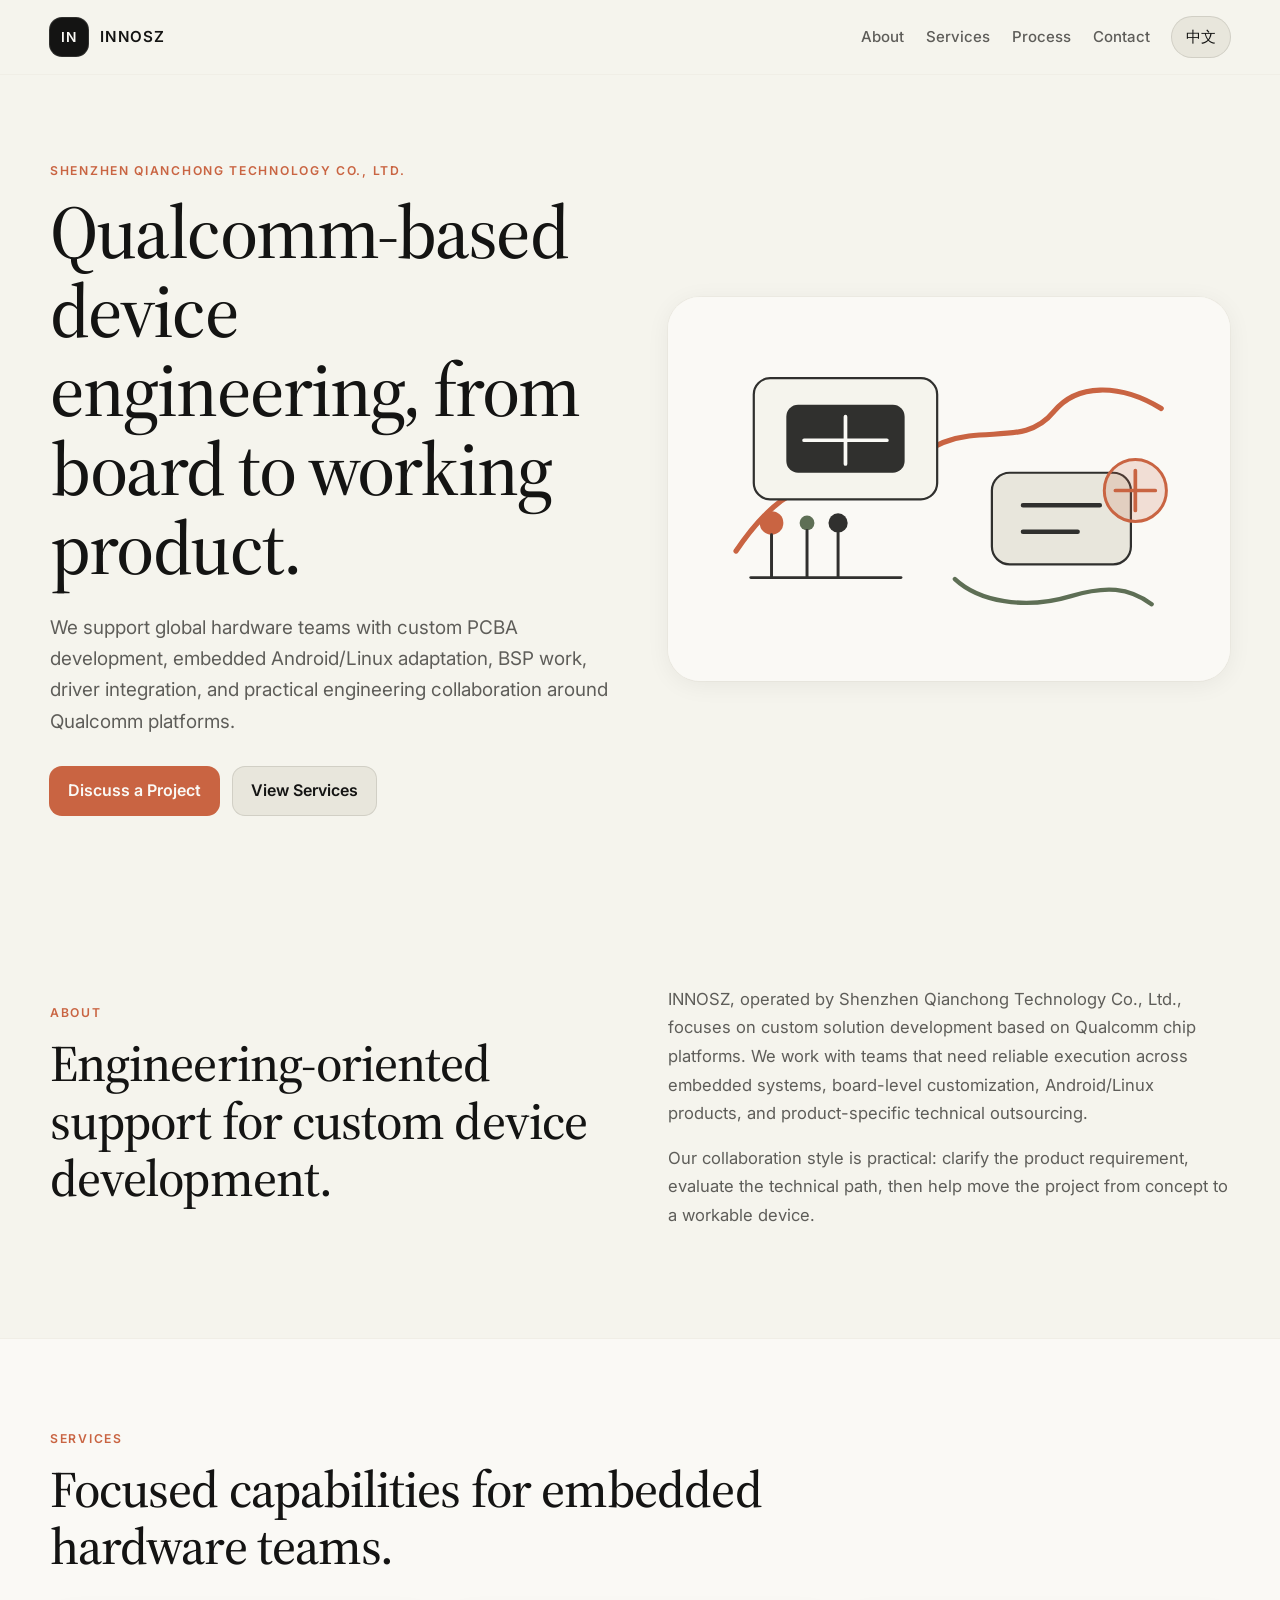
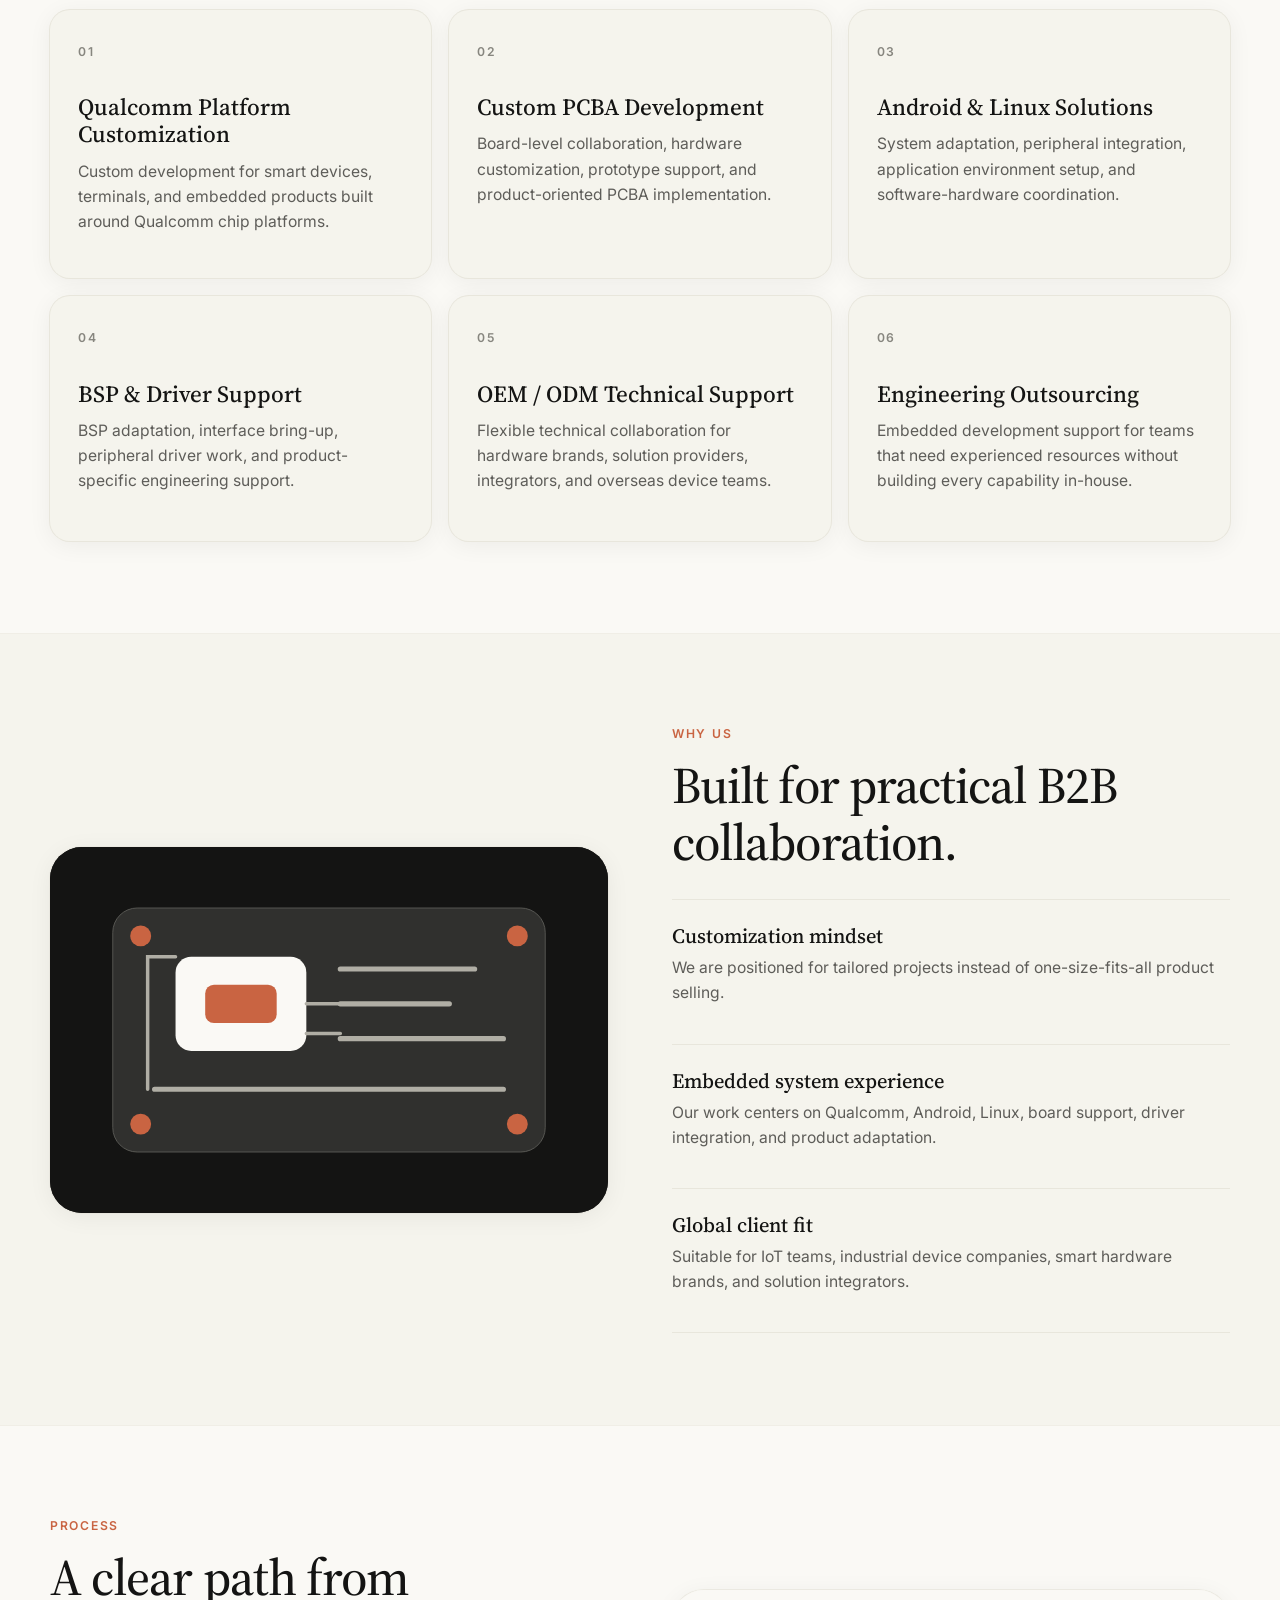
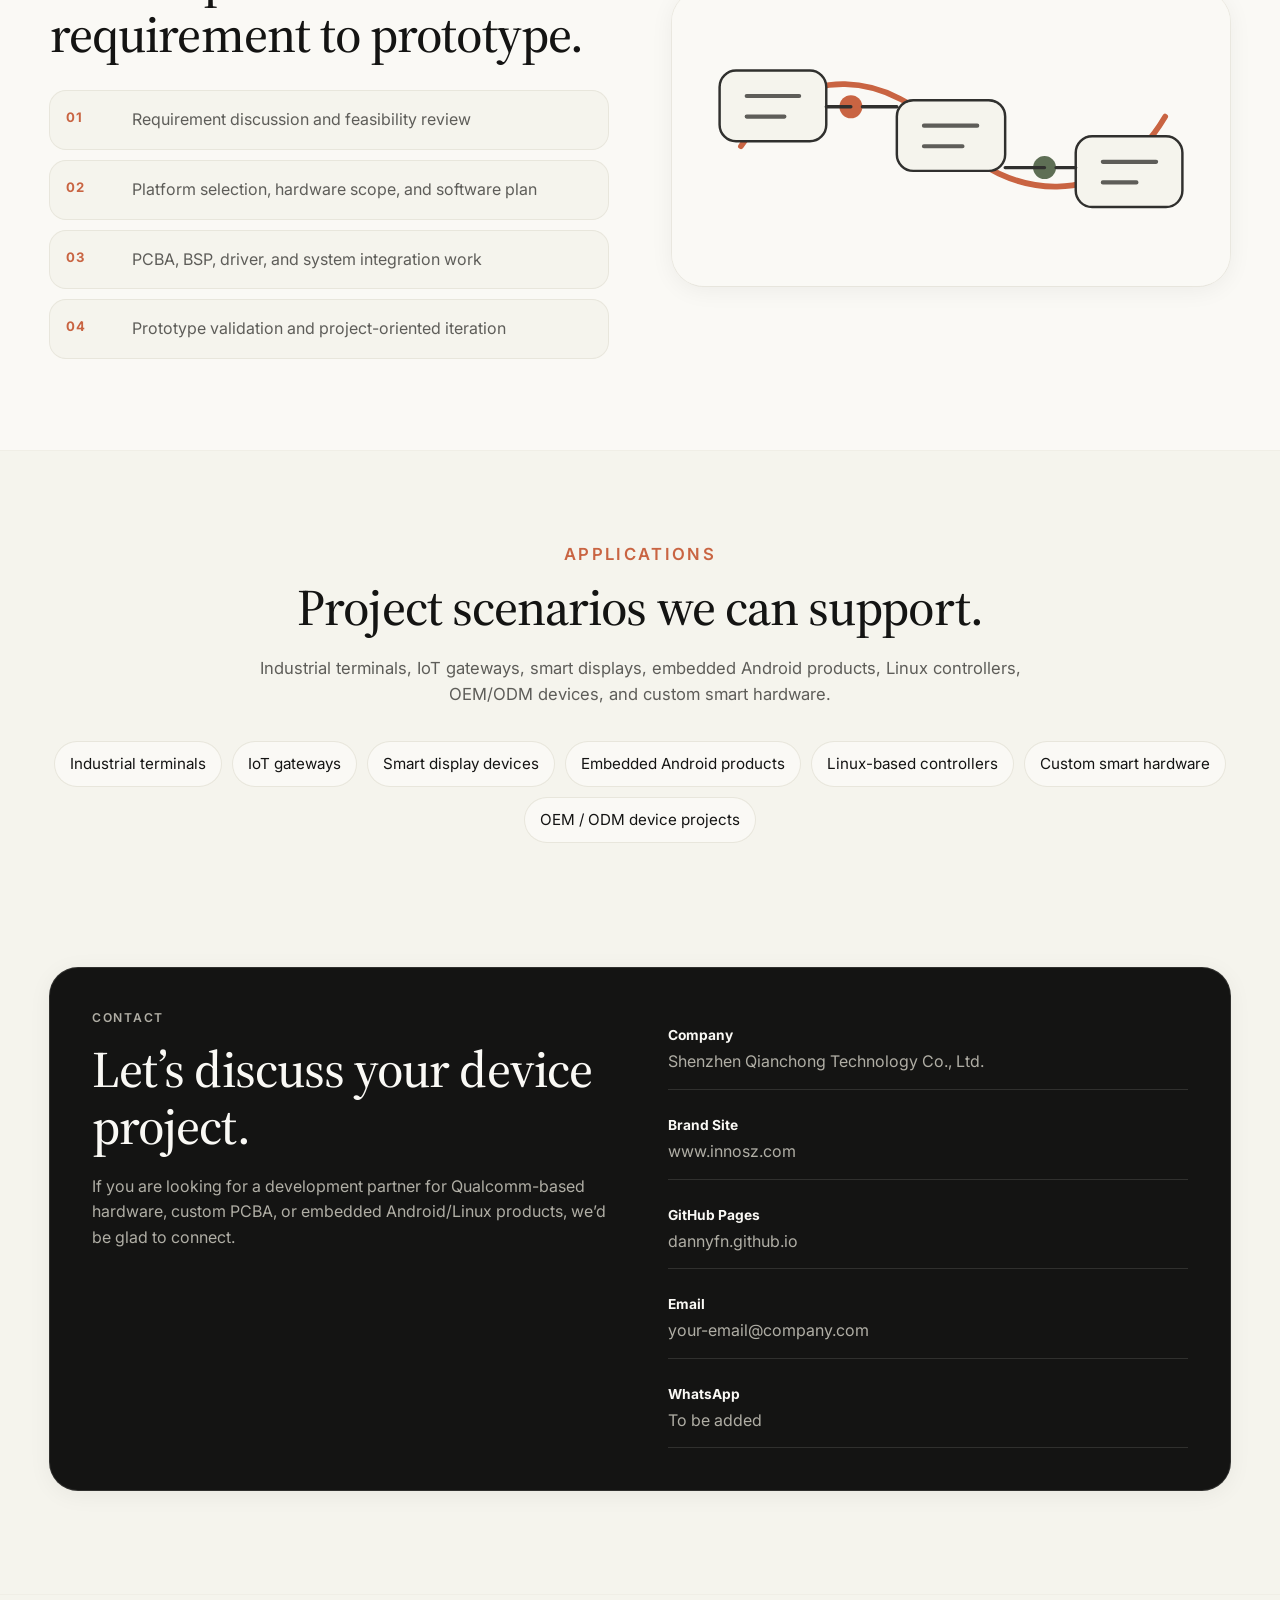
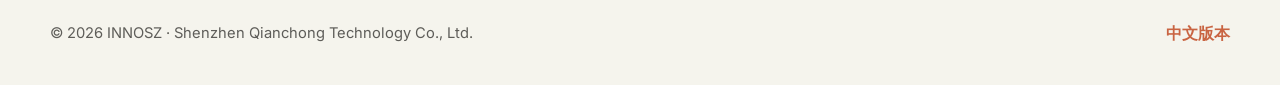
==== index.html @ 84325dbc "Refine site with warm editorial design" ====
<!DOCTYPE html>
<html lang="en">
<head>
  <meta charset="UTF-8" />
  <meta name="viewport" content="width=device-width, initial-scale=1.0" />
  <title>Innosz | Qualcomm-Based Embedded Solutions & Custom PCBA</title>
  <meta name="description" content="Shenzhen Qianchong Technology Co., Ltd. provides Qualcomm-based embedded solutions, custom PCBA development, Android/Linux device customization, and hardware engineering support for global clients." />
  <link rel="preconnect" href="https://fonts.googleapis.com">
  <link rel="preconnect" href="https://fonts.gstatic.com" crossorigin>
  <link href="https://fonts.googleapis.com/css2?family=Inter:wght@400;500;600&family=Source+Serif+4:wght@400;500;600&display=swap" rel="stylesheet">
  <link rel="stylesheet" href="style.css" />
</head>
<body>
  <header class="site-header">
    <div class="container nav">
      <a class="brand" href="index.html" aria-label="INNOSZ home">
        <span class="brand-mark">IN</span>
        <span class="brand-text">INNOSZ</span>
      </a>
      <nav class="menu" aria-label="Main navigation">
        <a href="#about">About</a>
        <a href="#services">Services</a>
        <a href="#process">Process</a>
        <a href="#contact">Contact</a>
        <a class="lang-switch" href="cn.html">中文</a>
      </nav>
    </div>
  </header>

  <main>
    <section class="hero">
      <div class="container hero-grid">
        <div class="hero-copy-wrap">
          <p class="eyebrow">Shenzhen Qianchong Technology Co., Ltd.</p>
          <h1>Qualcomm-based device engineering, from board to working product.</h1>
          <p class="hero-copy">
            We support global hardware teams with custom PCBA development, embedded Android/Linux adaptation, BSP work, driver integration, and practical engineering collaboration around Qualcomm platforms.
          </p>
          <div class="hero-actions">
            <a class="btn btn-primary" href="#contact">Discuss a Project</a>
            <a class="btn btn-secondary" href="#services">View Services</a>
          </div>
        </div>
        <figure class="hero-visual">
          <img src="assets/qc-hero.svg" alt="Abstract Qualcomm embedded hardware illustration" />
        </figure>
      </div>
    </section>

    <section id="about" class="section intro-section">
      <div class="container split-grid">
        <div>
          <p class="section-tag">About</p>
          <h2>Engineering-oriented support for custom device development.</h2>
        </div>
        <div class="prose">
          <p>
            INNOSZ, operated by Shenzhen Qianchong Technology Co., Ltd., focuses on custom solution development based on Qualcomm chip platforms. We work with teams that need reliable execution across embedded systems, board-level customization, Android/Linux products, and product-specific technical outsourcing.
          </p>
          <p>
            Our collaboration style is practical: clarify the product requirement, evaluate the technical path, then help move the project from concept to a workable device.
          </p>
        </div>
      </div>
    </section>

    <section id="services" class="section section-alt">
      <div class="container section-head">
        <p class="section-tag">Services</p>
        <h2>Focused capabilities for embedded hardware teams.</h2>
      </div>
      <div class="container cards">
        <article class="card">
          <span class="card-number">01</span>
          <h3>Qualcomm Platform Customization</h3>
          <p>Custom development for smart devices, terminals, and embedded products built around Qualcomm chip platforms.</p>
        </article>
        <article class="card">
          <span class="card-number">02</span>
          <h3>Custom PCBA Development</h3>
          <p>Board-level collaboration, hardware customization, prototype support, and product-oriented PCBA implementation.</p>
        </article>
        <article class="card">
          <span class="card-number">03</span>
          <h3>Android & Linux Solutions</h3>
          <p>System adaptation, peripheral integration, application environment setup, and software-hardware coordination.</p>
        </article>
        <article class="card">
          <span class="card-number">04</span>
          <h3>BSP & Driver Support</h3>
          <p>BSP adaptation, interface bring-up, peripheral driver work, and product-specific engineering support.</p>
        </article>
        <article class="card">
          <span class="card-number">05</span>
          <h3>OEM / ODM Technical Support</h3>
          <p>Flexible technical collaboration for hardware brands, solution providers, integrators, and overseas device teams.</p>
        </article>
        <article class="card">
          <span class="card-number">06</span>
          <h3>Engineering Outsourcing</h3>
          <p>Embedded development support for teams that need experienced resources without building every capability in-house.</p>
        </article>
      </div>
    </section>

    <section class="section visual-section">
      <div class="container visual-grid">
        <figure class="media-card dark-media">
          <img src="assets/qc-board.svg" alt="Minimal custom PCBA illustration" />
        </figure>
        <div>
          <p class="section-tag">Why Us</p>
          <h2>Built for practical B2B collaboration.</h2>
          <div class="feature-list">
            <div class="feature-item">
              <h3>Customization mindset</h3>
              <p>We are positioned for tailored projects instead of one-size-fits-all product selling.</p>
            </div>
            <div class="feature-item">
              <h3>Embedded system experience</h3>
              <p>Our work centers on Qualcomm, Android, Linux, board support, driver integration, and product adaptation.</p>
            </div>
            <div class="feature-item">
              <h3>Global client fit</h3>
              <p>Suitable for IoT teams, industrial device companies, smart hardware brands, and solution integrators.</p>
            </div>
          </div>
        </div>
      </div>
    </section>

    <section id="process" class="section section-alt">
      <div class="container visual-grid reverse">
        <div>
          <p class="section-tag">Process</p>
          <h2>A clear path from requirement to prototype.</h2>
          <div class="steps">
            <div><strong>01</strong><span>Requirement discussion and feasibility review</span></div>
            <div><strong>02</strong><span>Platform selection, hardware scope, and software plan</span></div>
            <div><strong>03</strong><span>PCBA, BSP, driver, and system integration work</span></div>
            <div><strong>04</strong><span>Prototype validation and project-oriented iteration</span></div>
          </div>
        </div>
        <figure class="media-card">
          <img src="assets/qc-flow.svg" alt="Simple engineering process illustration" />
        </figure>
      </div>
    </section>

    <section class="section applications">
      <div class="container section-head narrow center">
        <p class="section-tag">Applications</p>
        <h2>Project scenarios we can support.</h2>
        <p>Industrial terminals, IoT gateways, smart displays, embedded Android products, Linux controllers, OEM/ODM devices, and custom smart hardware.</p>
      </div>
      <div class="container chips">
        <span>Industrial terminals</span>
        <span>IoT gateways</span>
        <span>Smart display devices</span>
        <span>Embedded Android products</span>
        <span>Linux-based controllers</span>
        <span>Custom smart hardware</span>
        <span>OEM / ODM device projects</span>
      </div>
    </section>

    <section id="contact" class="section contact-section">
      <div class="container contact-box">
        <div>
          <p class="section-tag">Contact</p>
          <h2>Let’s discuss your device project.</h2>
          <p>
            If you are looking for a development partner for Qualcomm-based hardware, custom PCBA, or embedded Android/Linux products, we’d be glad to connect.
          </p>
        </div>
        <div class="contact-list">
          <p><strong>Company</strong><span>Shenzhen Qianchong Technology Co., Ltd.</span></p>
          <p><strong>Brand Site</strong><span>www.innosz.com</span></p>
          <p><strong>GitHub Pages</strong><span>dannyfn.github.io</span></p>
          <p><strong>Email</strong><span>your-email@company.com</span></p>
          <p><strong>WhatsApp</strong><span>To be added</span></p>
        </div>
      </div>
    </section>
  </main>

  <footer class="site-footer">
    <div class="container footer-wrap">
      <p>© <span id="year"></span> INNOSZ · Shenzhen Qianchong Technology Co., Ltd.</p>
      <a href="cn.html">中文版本</a>
    </div>
  </footer>

  <script>
    document.getElementById('year').textContent = new Date().getFullYear();
  </script>
</body>
</html>
---- style.css ----
:root {
  --bg: #f5f4ed;
  --surface: #faf9f5;
  --surface-2: #e8e6dc;
  --text: #141413;
  --muted: #5e5d59;
  --soft: #87867f;
  --dark: #30302e;
  --dark-2: #141413;
  --warm-silver: #b0aea5;
  --brand: #c96442;
  --brand-soft: #d97757;
  --green: #5e6f55;
  --border: #e8e6dc;
  --border-soft: #f0eee6;
  --ring: #d1cfc5;
  --shadow: 0 4px 24px rgba(20, 20, 19, 0.06);
  --max: 1180px;
  --serif: 'Source Serif 4', 'Noto Serif SC', Georgia, serif;
  --sans: 'Inter', system-ui, -apple-system, BlinkMacSystemFont, 'Segoe UI', sans-serif;
}

* { box-sizing: border-box; }

html { scroll-behavior: smooth; }

body {
  margin: 0;
  font-family: var(--sans);
  color: var(--text);
  background: var(--bg);
  line-height: 1.6;
  text-rendering: optimizeLegibility;
}

img { max-width: 100%; display: block; }

a { color: inherit; }

.container {
  width: min(calc(100% - 48px), var(--max));
  margin: 0 auto;
}

.narrow { max-width: 820px; }
.center { text-align: center; }

.site-header {
  position: sticky;
  top: 0;
  z-index: 100;
  background: rgba(245, 244, 237, 0.88);
  backdrop-filter: blur(16px);
  border-bottom: 1px solid var(--border-soft);
}

.nav {
  min-height: 74px;
  display: flex;
  align-items: center;
  justify-content: space-between;
  gap: 24px;
}

.brand {
  display: inline-flex;
  align-items: center;
  gap: 12px;
  color: var(--text);
  text-decoration: none;
  font-weight: 600;
  letter-spacing: 0.05em;
}

.brand-mark {
  width: 38px;
  height: 38px;
  display: inline-grid;
  place-items: center;
  border-radius: 12px;
  background: var(--dark-2);
  color: var(--surface);
  box-shadow: 0 0 0 1px var(--dark);
  font-size: 0.86rem;
}

.brand-text { font-size: 0.95rem; }

.menu {
  display: flex;
  align-items: center;
  gap: 22px;
  flex-wrap: wrap;
}

.menu a {
  color: var(--muted);
  text-decoration: none;
  font-size: 0.94rem;
  font-weight: 500;
}

.menu a:hover { color: var(--text); }

.menu a.lang-switch {
  color: var(--text);
  padding: 8px 14px;
  border-radius: 999px;
  background: var(--surface-2);
  box-shadow: 0 0 0 1px var(--ring);
}

.hero {
  padding: 88px 0 78px;
}

.hero-grid,
.split-grid,
.visual-grid,
.contact-box {
  display: grid;
  grid-template-columns: minmax(0, 1fr) minmax(0, 1fr);
  gap: 56px;
  align-items: center;
}

.hero-copy-wrap { max-width: 670px; }

.eyebrow,
.section-tag,
.card-number {
  margin: 0 0 14px;
  color: var(--brand);
  font-size: 0.76rem;
  line-height: 1.35;
  letter-spacing: 0.14em;
  text-transform: uppercase;
  font-weight: 600;
}

h1,
h2,
h3,
p { margin-top: 0; }

h1,
h2,
h3 {
  font-family: var(--serif);
  font-weight: 500;
  color: var(--text);
}

h1 {
  max-width: 760px;
  margin-bottom: 24px;
  font-size: clamp(3rem, 6vw, 4.7rem);
  line-height: 1.05;
  letter-spacing: -0.025em;
}

h2 {
  margin-bottom: 18px;
  font-size: clamp(2.05rem, 4vw, 3.35rem);
  line-height: 1.12;
  letter-spacing: -0.018em;
}

h3 {
  margin-bottom: 10px;
  font-size: 1.45rem;
  line-height: 1.18;
}

p {
  color: var(--muted);
  margin-bottom: 16px;
}

.hero-copy {
  max-width: 690px;
  font-size: 1.18rem;
  line-height: 1.65;
}

.hero-actions {
  display: flex;
  flex-wrap: wrap;
  gap: 14px;
  margin-top: 30px;
}

.btn {
  min-height: 48px;
  display: inline-flex;
  align-items: center;
  justify-content: center;
  padding: 0 18px;
  border-radius: 12px;
  text-decoration: none;
  font-weight: 600;
  transition: transform .18s ease, box-shadow .18s ease, background .18s ease;
}

.btn:hover { transform: translateY(-1px); }

.btn-primary {
  color: var(--surface);
  background: var(--brand);
  box-shadow: 0 0 0 1px var(--brand);
}

.btn-secondary {
  color: var(--text);
  background: var(--surface-2);
  box-shadow: 0 0 0 1px var(--ring);
}

.hero-visual,
.media-card {
  margin: 0;
  border-radius: 32px;
  overflow: hidden;
  background: var(--surface);
  box-shadow: var(--shadow), 0 0 0 1px var(--border-soft);
}

.hero-visual img,
.media-card img { width: 100%; height: auto; }

.section {
  padding: 92px 0;
}

.section-alt {
  background: var(--surface);
  border-top: 1px solid var(--border-soft);
  border-bottom: 1px solid var(--border-soft);
}

.section-head {
  margin-bottom: 34px;
}

.section-head h2 { max-width: 820px; }

.prose p {
  font-size: 1.04rem;
  line-height: 1.72;
}

.cards {
  display: grid;
  grid-template-columns: repeat(3, minmax(0, 1fr));
  gap: 18px;
}

.card {
  min-height: 245px;
  padding: 28px;
  border-radius: 20px;
  background: var(--bg);
  box-shadow: 0 0 0 1px var(--border), var(--shadow);
}

.card p,
.feature-item p { font-size: 0.98rem; }

.card-number {
  display: inline-block;
  color: var(--soft);
  margin-bottom: 34px;
}

.visual-grid { gap: 64px; }
.reverse > :first-child { order: 1; }
.reverse > :last-child { order: 2; }

.dark-media { background: var(--dark-2); }

.feature-list {
  margin-top: 28px;
  border-top: 1px solid var(--border);
}

.feature-item {
  padding: 24px 0 22px;
  border-bottom: 1px solid var(--border);
}

.feature-item h3 {
  font-size: 1.28rem;
  margin-bottom: 7px;
}

.steps {
  margin-top: 28px;
  display: grid;
  gap: 12px;
}

.steps div {
  display: grid;
  grid-template-columns: 52px 1fr;
  gap: 14px;
  align-items: start;
  padding: 16px;
  border-radius: 16px;
  background: var(--bg);
  box-shadow: 0 0 0 1px var(--border);
}

.steps strong {
  color: var(--brand);
  font-size: 0.82rem;
  letter-spacing: 0.1em;
}

.steps span { color: var(--muted); }

.applications p { font-size: 1.04rem; }

.chips {
  display: flex;
  flex-wrap: wrap;
  justify-content: center;
  gap: 12px;
  margin-top: 28px;
}

.chips span {
  padding: 10px 15px;
  border-radius: 999px;
  color: var(--text);
  background: var(--surface);
  box-shadow: 0 0 0 1px var(--border);
  font-size: 0.95rem;
}

.contact-section { padding-top: 34px; padding-bottom: 104px; }

.contact-box {
  align-items: start;
  padding: 42px;
  border-radius: 28px;
  background: var(--dark-2);
  box-shadow: 0 0 0 1px var(--dark), var(--shadow);
}

.contact-box h2,
.contact-box p { color: var(--surface); }
.contact-box .section-tag { color: var(--brand-soft); }
.contact-box > div:first-child p { color: var(--warm-silver); }

.contact-list {
  display: grid;
  gap: 10px;
}

.contact-list p {
  margin: 0;
  padding: 14px 0;
  border-bottom: 1px solid var(--dark);
}

.contact-list strong {
  display: block;
  color: var(--surface);
  font-size: 0.86rem;
  margin-bottom: 3px;
}

.contact-list span {
  color: var(--warm-silver);
  overflow-wrap: anywhere;
}

.site-footer {
  padding: 26px 0 38px;
  border-top: 1px solid var(--border-soft);
}

.footer-wrap {
  display: flex;
  align-items: center;
  justify-content: space-between;
  gap: 16px;
  flex-wrap: wrap;
}

.site-footer p { margin: 0; font-size: 0.92rem; }
.site-footer a { color: var(--brand); text-decoration: none; font-weight: 600; }

@media (max-width: 980px) {
  .hero-grid,
  .split-grid,
  .visual-grid,
  .contact-box,
  .cards {
    grid-template-columns: 1fr;
  }

  .reverse > :first-child,
  .reverse > :last-child { order: initial; }

  .hero { padding-top: 64px; }
  .hero-copy-wrap { max-width: none; }
  .cards { gap: 16px; }
  .card { min-height: auto; }
}

@media (max-width: 680px) {
  .container { width: min(calc(100% - 30px), var(--max)); }
  .nav { min-height: 68px; align-items: flex-start; padding: 14px 0; flex-direction: column; }
  .menu { gap: 11px 16px; }
  .menu a { font-size: 0.9rem; }
  .hero { padding: 48px 0 58px; }
  .section { padding: 66px 0; }
  h1 { font-size: 2.55rem; }
  h2 { font-size: 2rem; }
  .hero-copy { font-size: 1.04rem; }
  .hero-visual,
  .media-card { border-radius: 22px; }
  .contact-box { padding: 26px; border-radius: 22px; }
  .chips { justify-content: flex-start; }
}
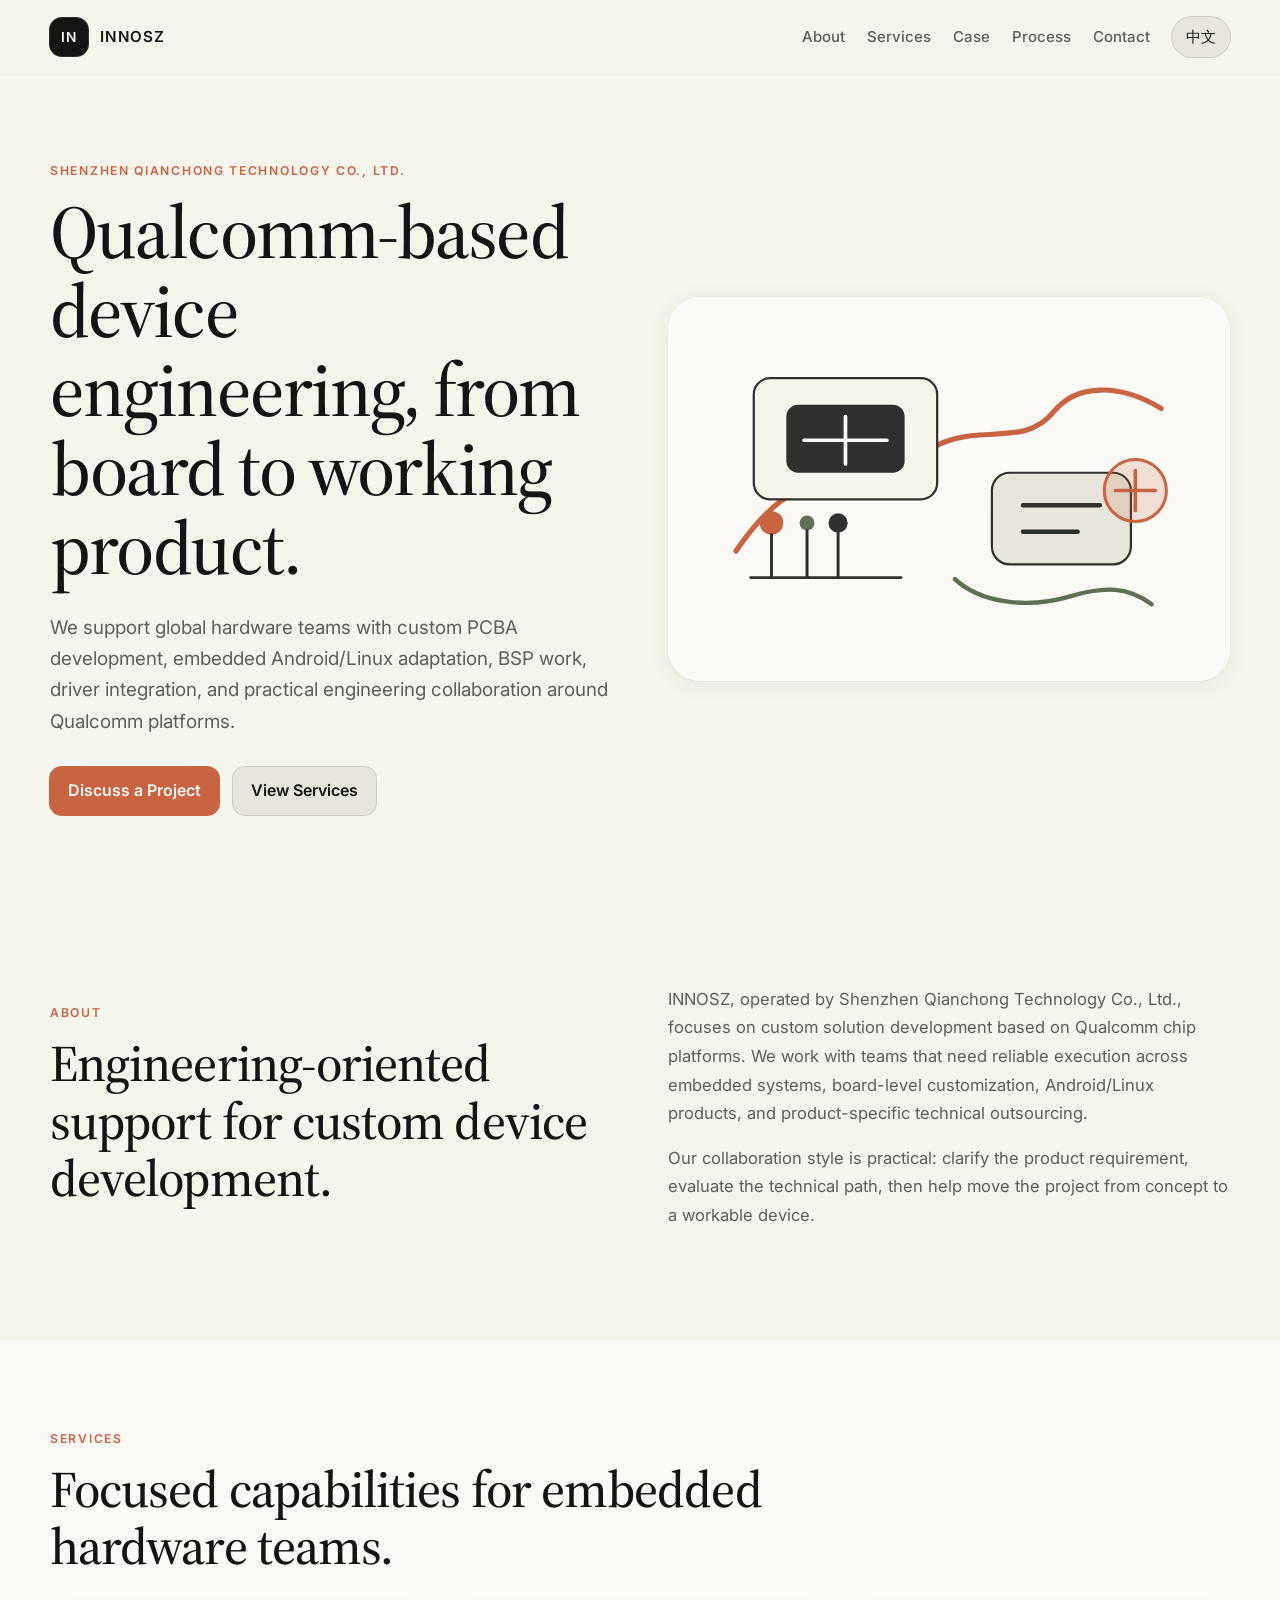
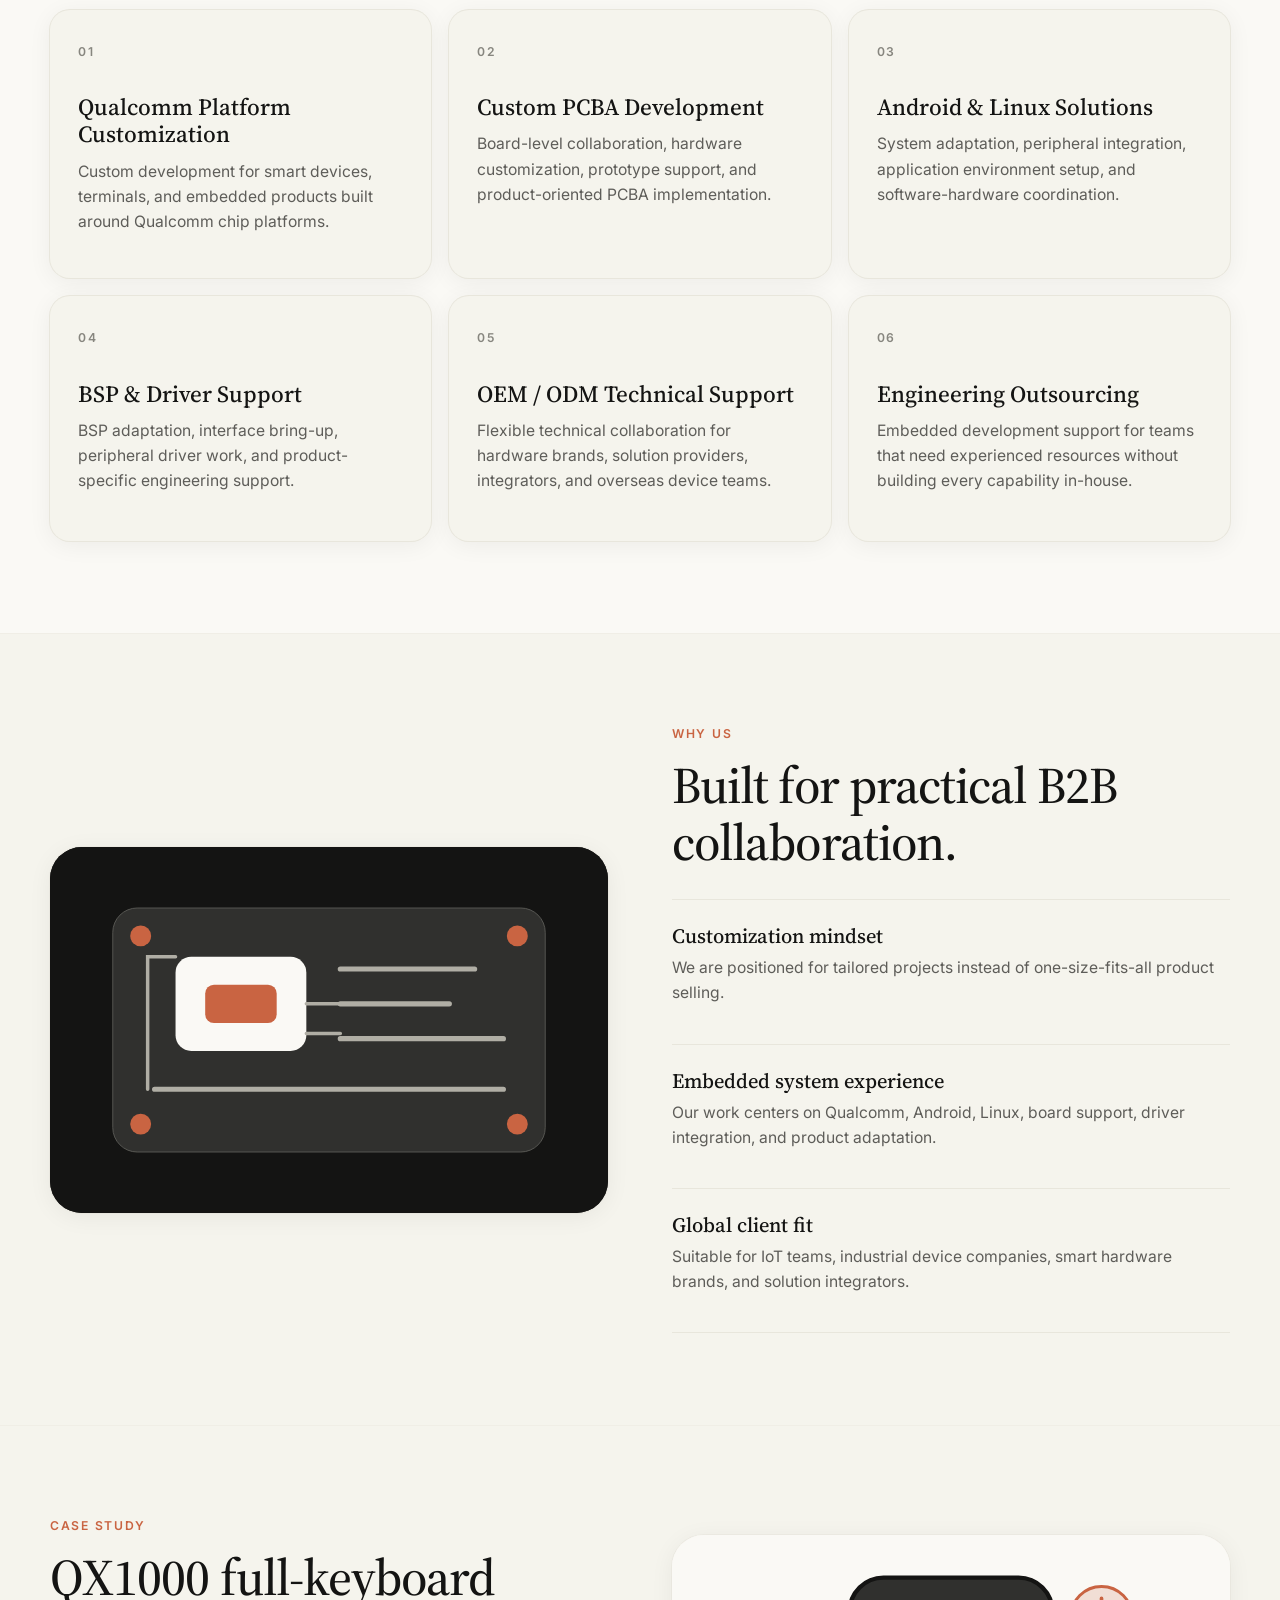
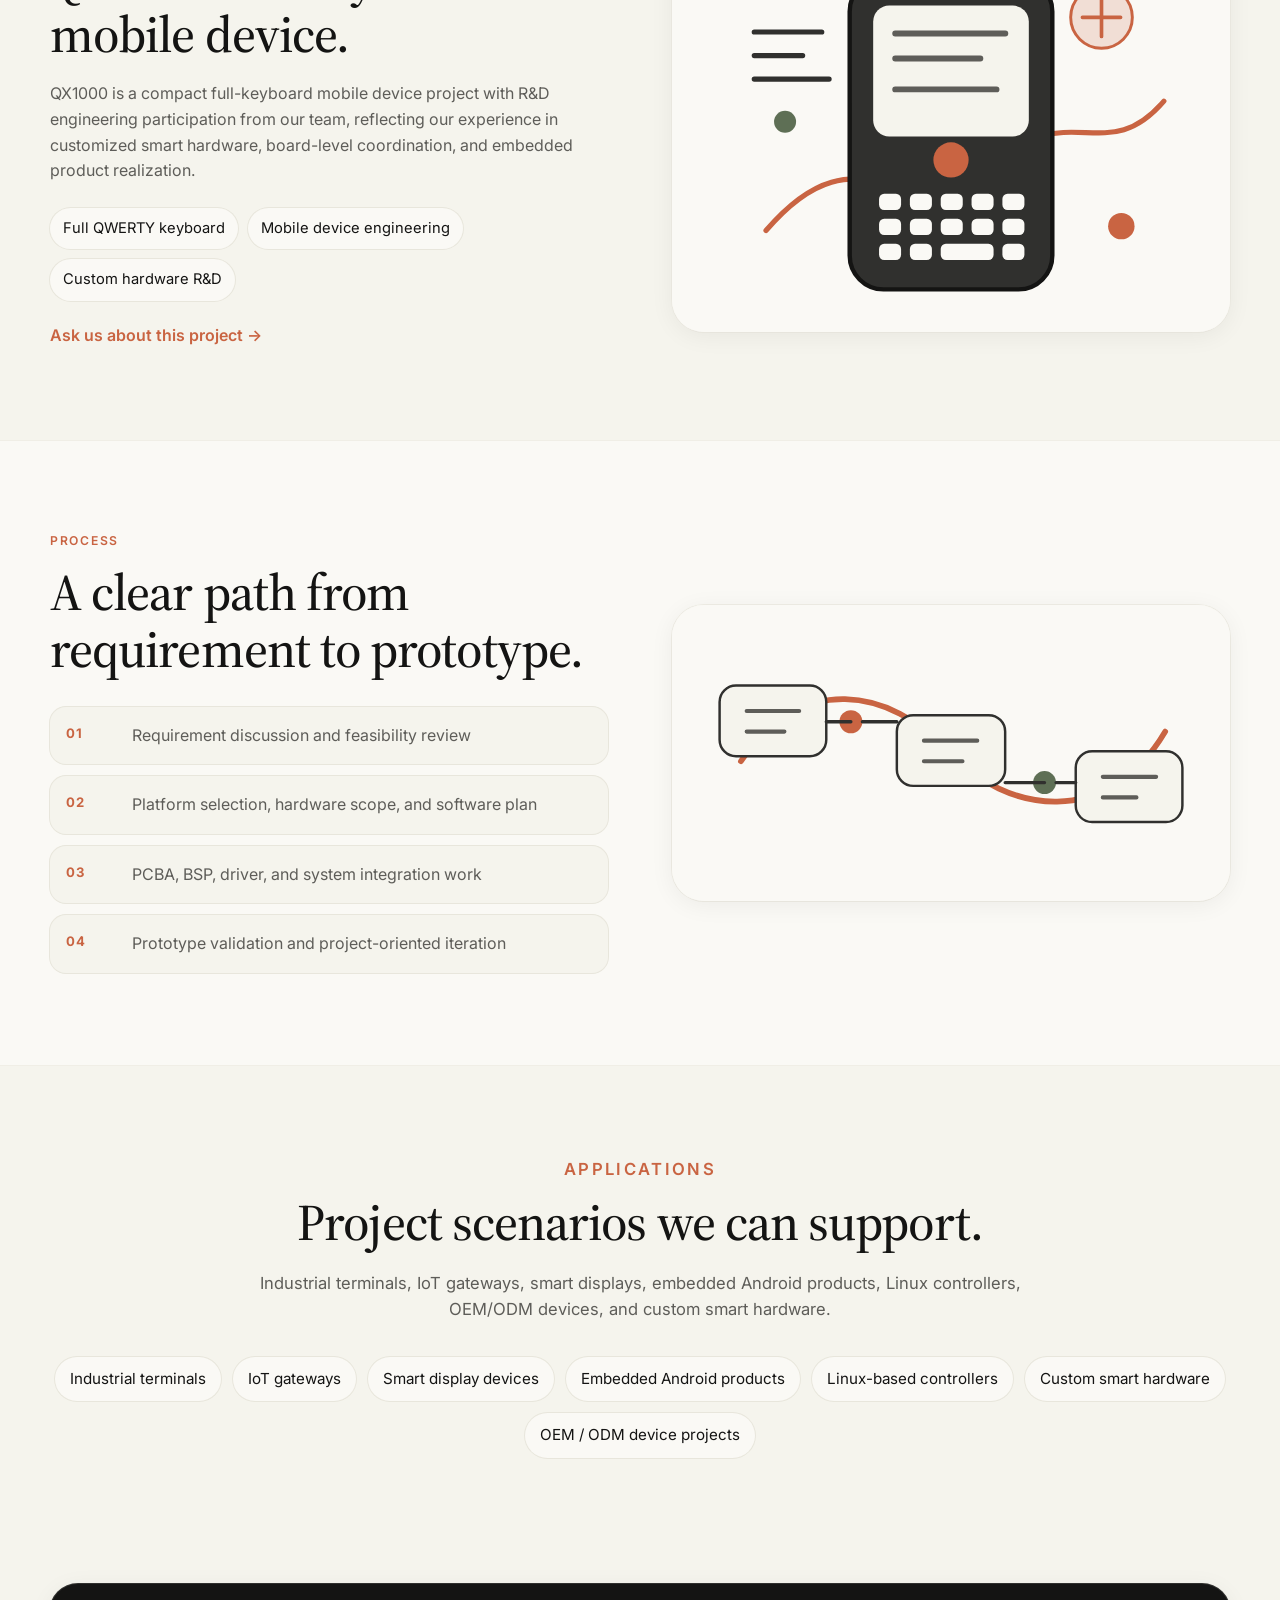
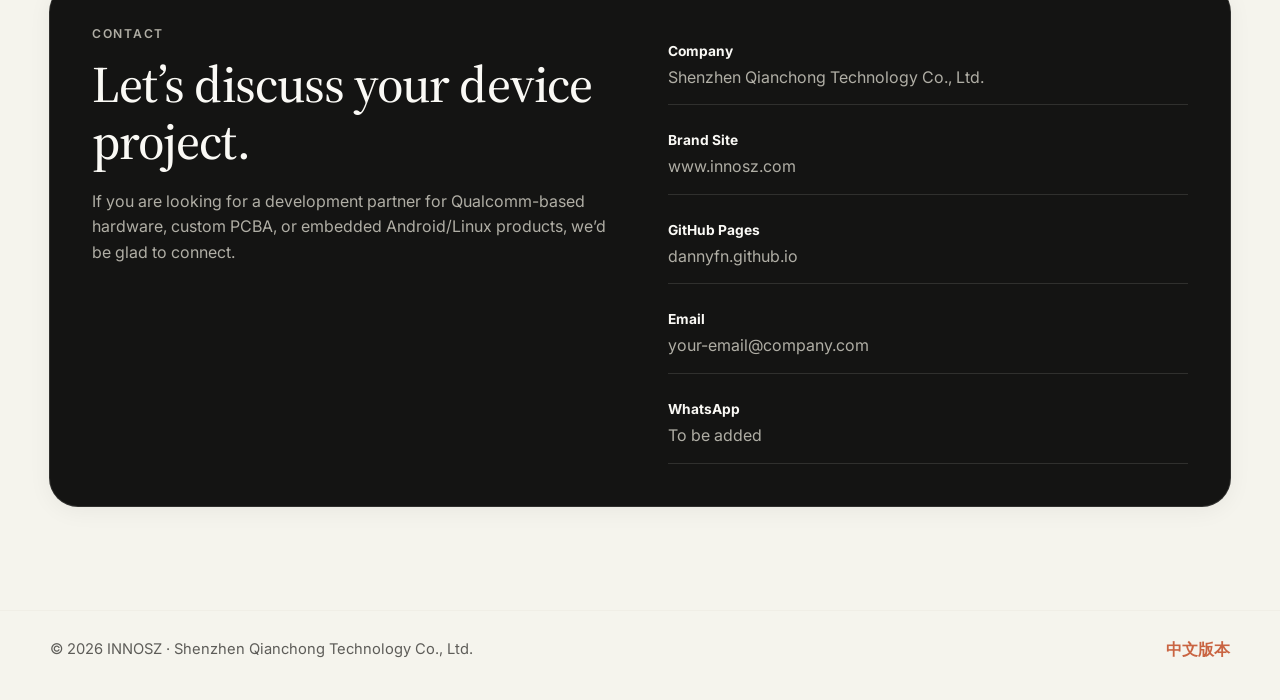
==== commit fb0191a4: "Add QX1000 project case to homepage" ====
--- a/index.html
+++ b/index.html
@@ -20,6 +20,7 @@
       <nav class="menu" aria-label="Main navigation">
         <a href="#about">About</a>
         <a href="#services">Services</a>
+        <a href="#cases">Case</a>
         <a href="#process">Process</a>
         <a href="#contact">Contact</a>
         <a class="lang-switch" href="cn.html">中文</a>
@@ -129,6 +130,27 @@
       </div>
     </section>
 
+    <section id="cases" class="section case-section">
+      <div class="container visual-grid">
+        <div>
+          <p class="section-tag">Case Study</p>
+          <h2>QX1000 full-keyboard mobile device.</h2>
+          <p>
+            QX1000 is a compact full-keyboard mobile device project with R&amp;D engineering participation from our team, reflecting our experience in customized smart hardware, board-level coordination, and embedded product realization.
+          </p>
+          <div class="case-meta">
+            <span>Full QWERTY keyboard</span>
+            <span>Mobile device engineering</span>
+            <span>Custom hardware R&amp;D</span>
+          </div>
+          <a class="text-link" href="#contact">Ask us about this project →</a>
+        </div>
+        <figure class="media-card">
+          <img src="assets/qx1000-phone.svg" alt="QX1000 full keyboard mobile device illustration" />
+        </figure>
+      </div>
+    </section>
+
     <section id="process" class="section section-alt">
       <div class="container visual-grid reverse">
         <div>
--- a/style.css
+++ b/style.css
@@ -293,6 +293,35 @@
   margin-bottom: 7px;
 }
 
+.case-section {
+  background: var(--bg);
+  border-top: 1px solid var(--border-soft);
+}
+
+.case-meta {
+  display: flex;
+  flex-wrap: wrap;
+  gap: 10px;
+  margin: 24px 0 22px;
+}
+
+.case-meta span {
+  padding: 9px 13px;
+  border-radius: 999px;
+  color: var(--text);
+  background: var(--surface);
+  box-shadow: 0 0 0 1px var(--border);
+  font-size: 0.92rem;
+}
+
+.text-link {
+  color: var(--brand);
+  font-weight: 600;
+  text-decoration: none;
+}
+
+.text-link:hover { color: var(--text); }
+
 .steps {
   margin-top: 28px;
   display: grid;
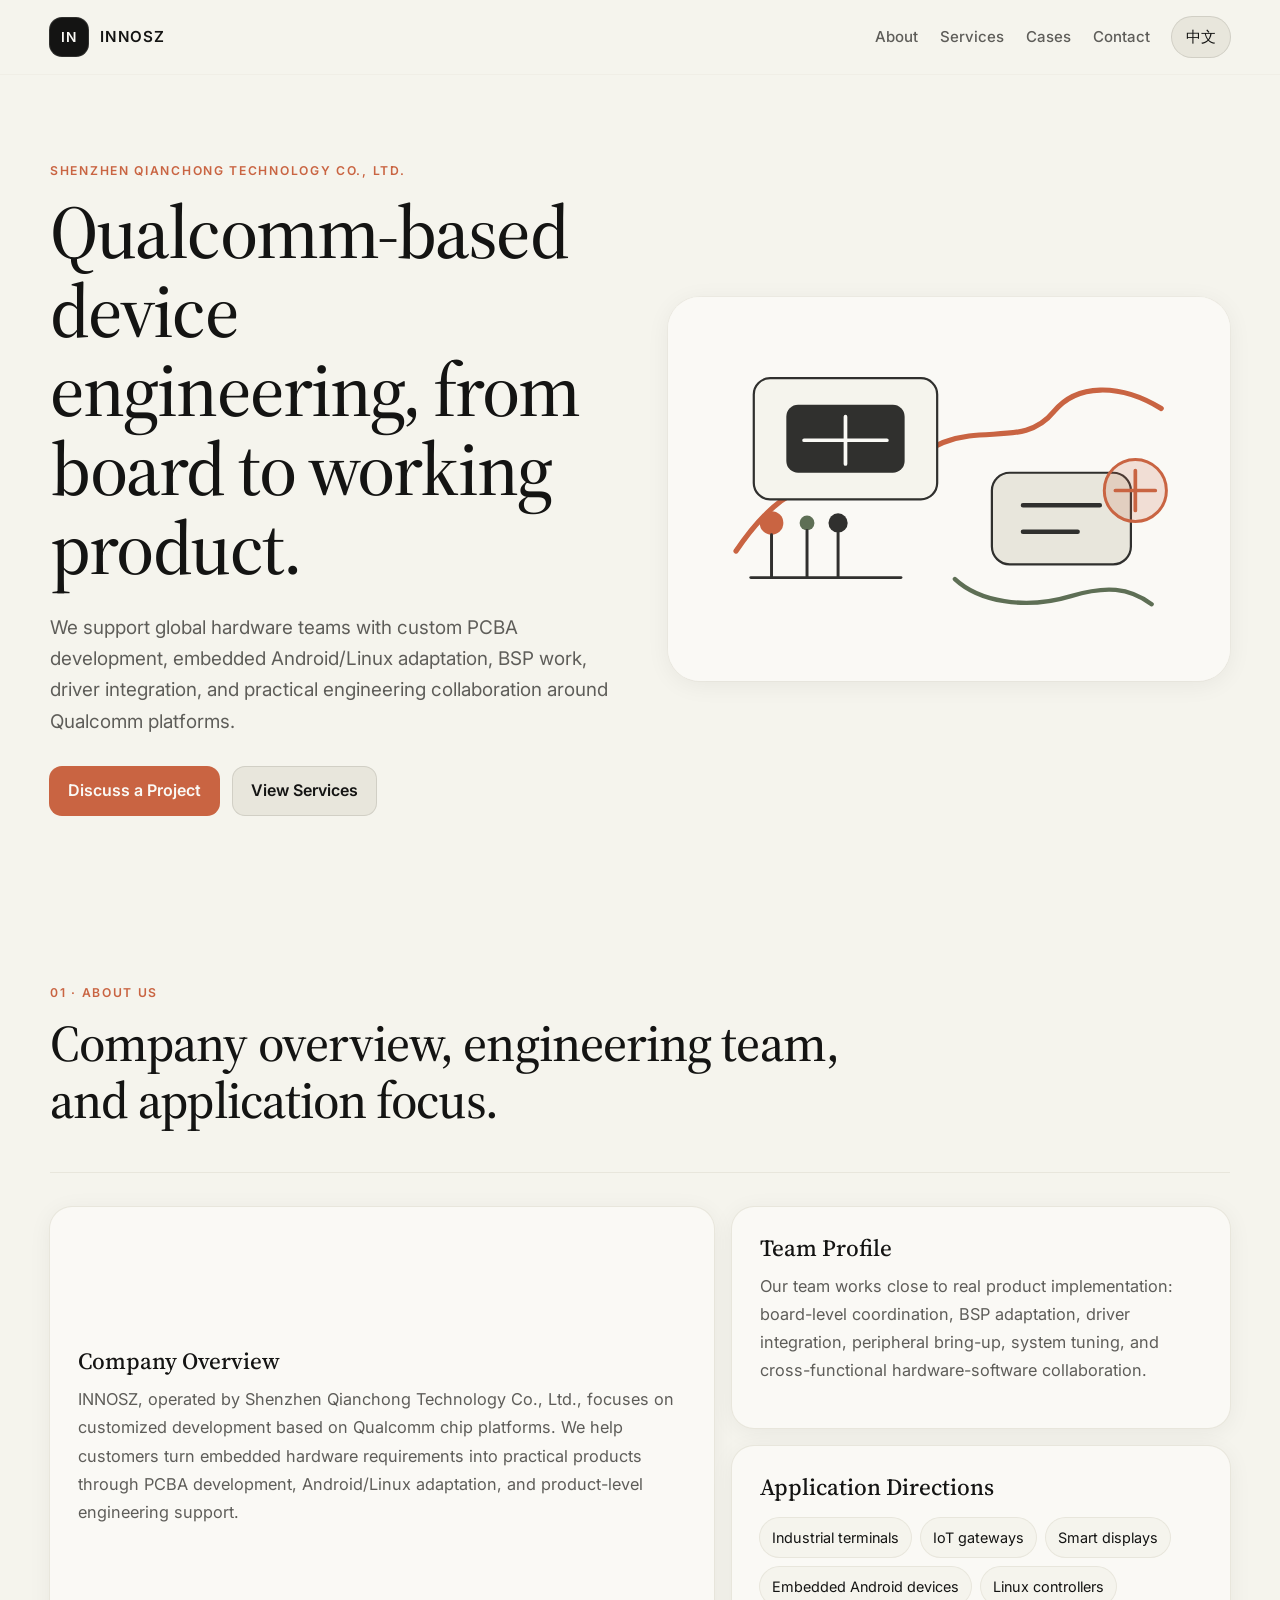
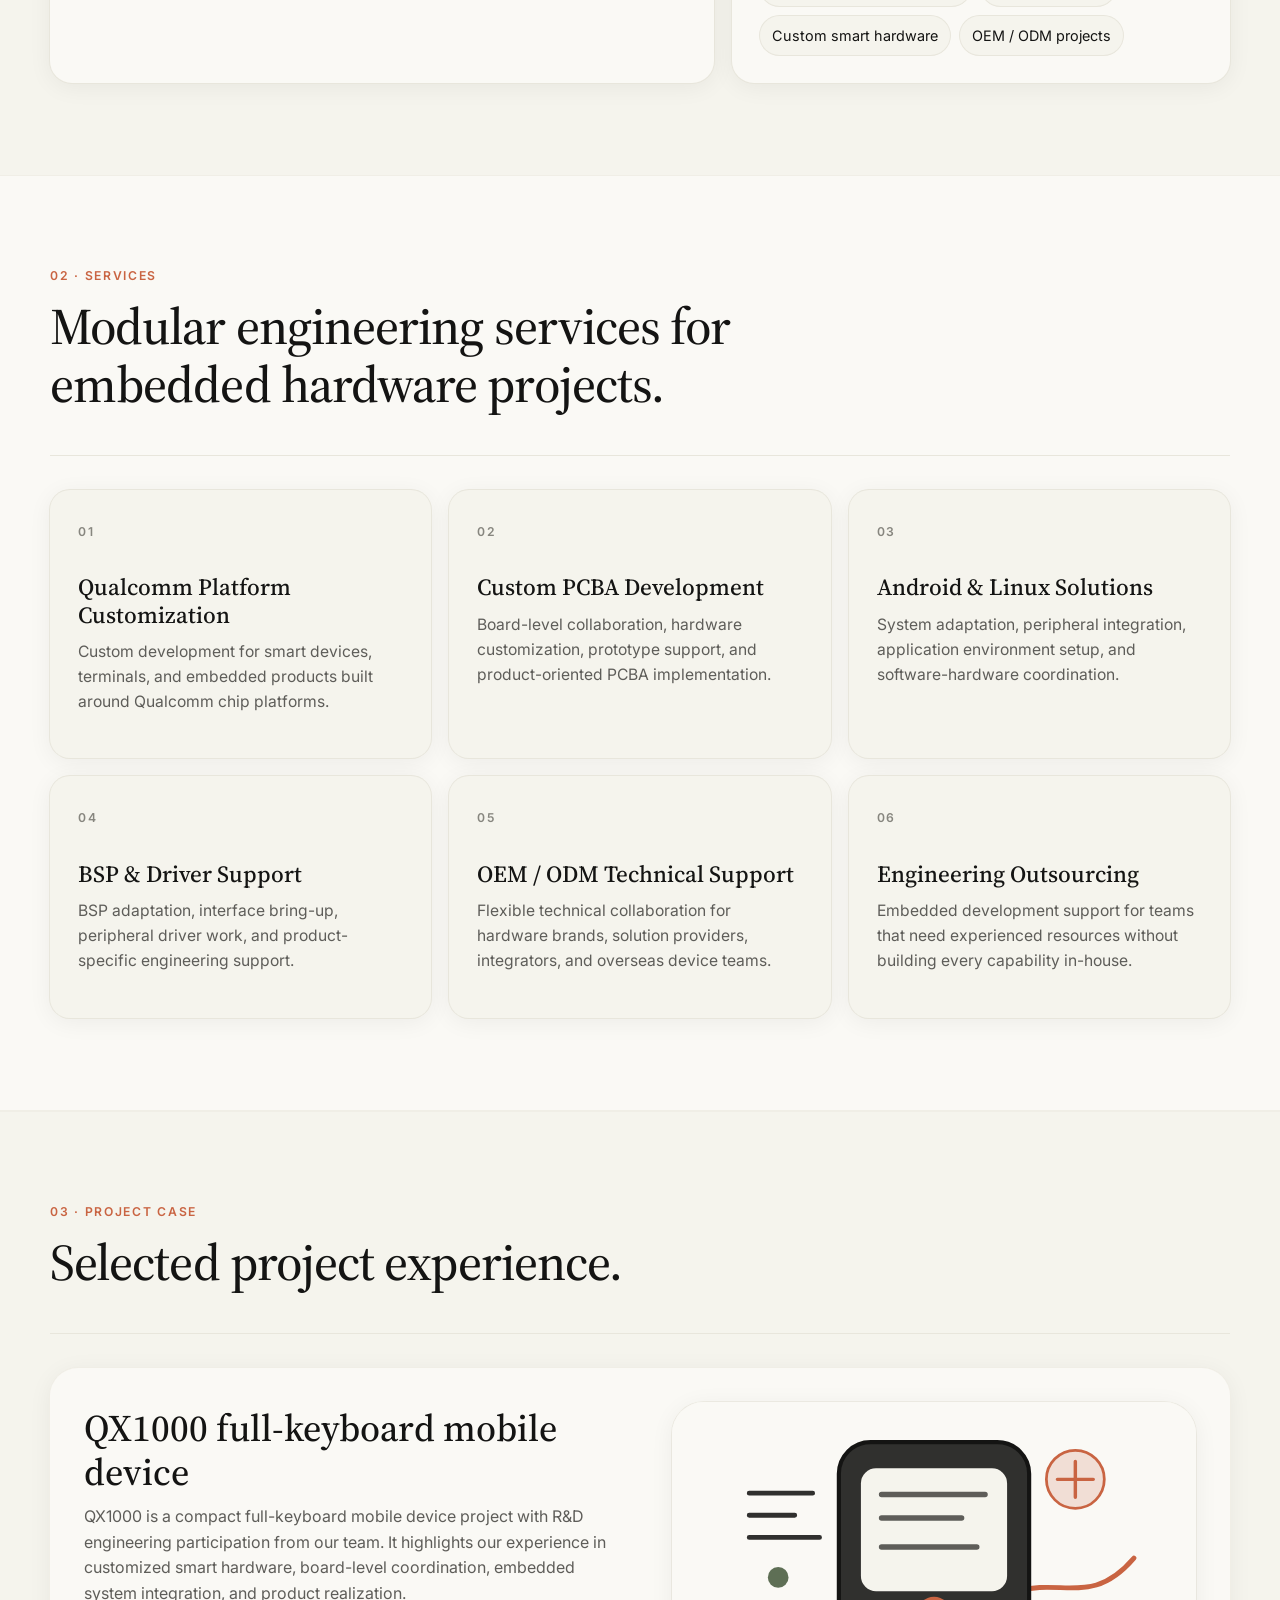
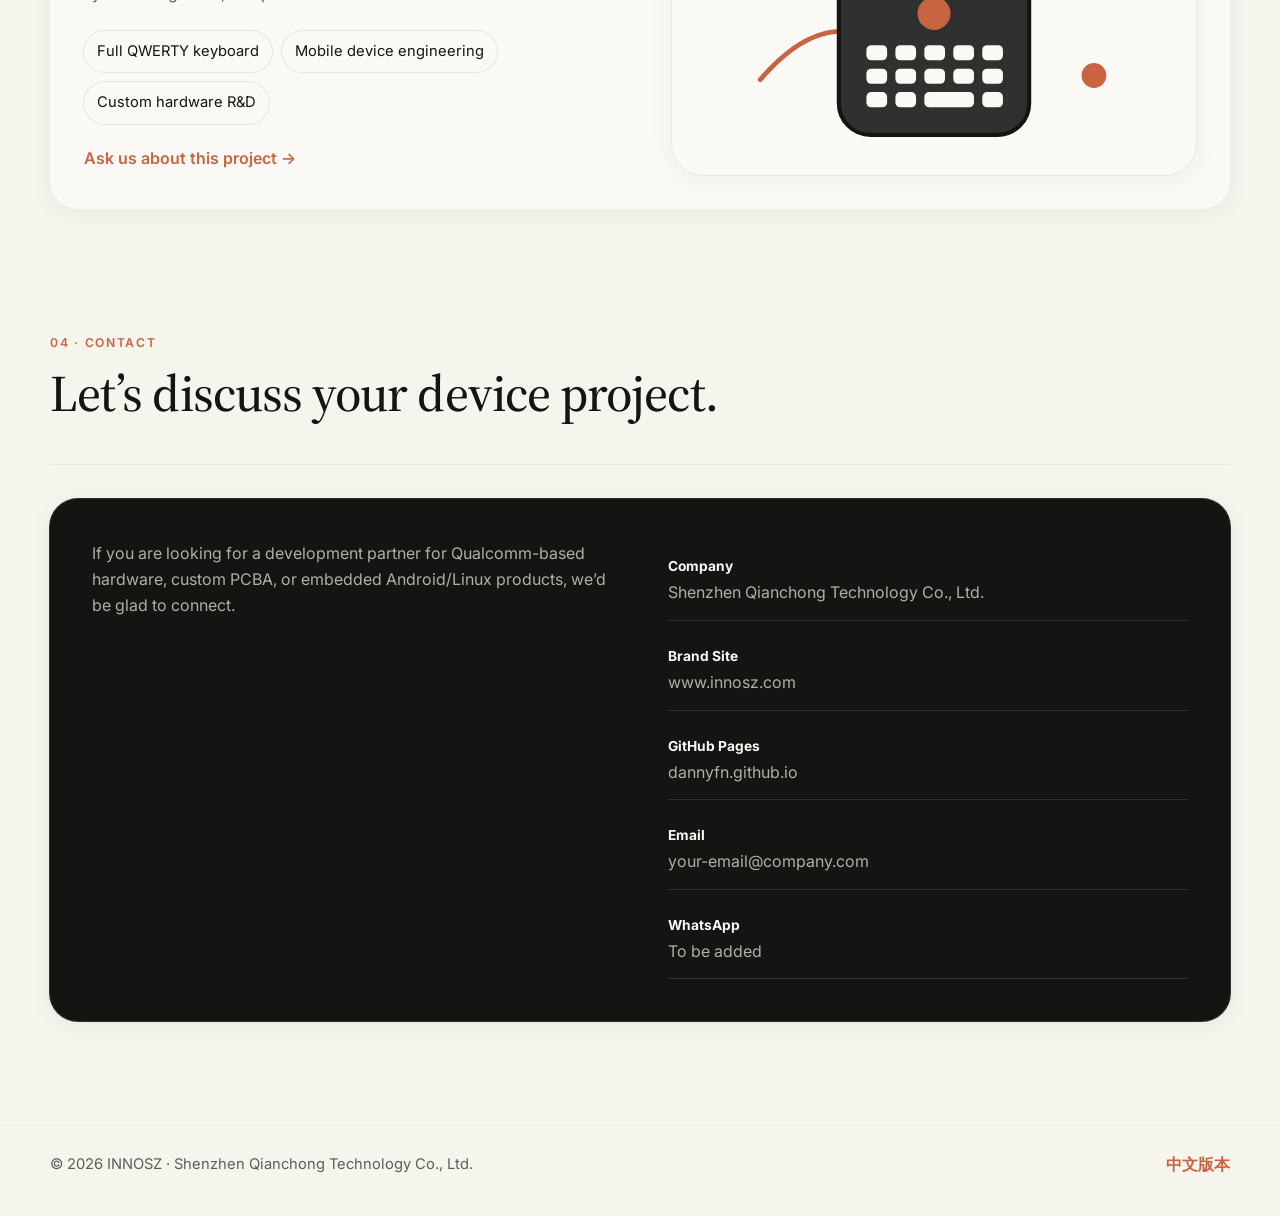
==== commit e4ee0bee: "Restructure homepage into four clear sections" ====
--- a/index.html
+++ b/index.html
@@ -20,8 +20,7 @@
       <nav class="menu" aria-label="Main navigation">
         <a href="#about">About</a>
         <a href="#services">Services</a>
-        <a href="#cases">Case</a>
-        <a href="#process">Process</a>
+        <a href="#cases">Cases</a>
         <a href="#contact">Contact</a>
         <a class="lang-switch" href="cn.html">中文</a>
       </nav>
@@ -48,29 +47,45 @@
       </div>
     </section>
 
-    <section id="about" class="section intro-section">
-      <div class="container split-grid">
-        <div>
-          <p class="section-tag">About</p>
-          <h2>Engineering-oriented support for custom device development.</h2>
-        </div>
-        <div class="prose">
+    <section id="about" class="section about-section">
+      <div class="container section-head block-title">
+        <p class="section-tag">01 · About Us</p>
+        <h2>Company overview, engineering team, and application focus.</h2>
+      </div>
+      <div class="container about-grid">
+        <article class="about-card large-card">
+          <h3>Company Overview</h3>
           <p>
-            INNOSZ, operated by Shenzhen Qianchong Technology Co., Ltd., focuses on custom solution development based on Qualcomm chip platforms. We work with teams that need reliable execution across embedded systems, board-level customization, Android/Linux products, and product-specific technical outsourcing.
+            INNOSZ, operated by Shenzhen Qianchong Technology Co., Ltd., focuses on customized development based on Qualcomm chip platforms. We help customers turn embedded hardware requirements into practical products through PCBA development, Android/Linux adaptation, and product-level engineering support.
           </p>
+        </article>
+        <article class="about-card">
+          <h3>Team Profile</h3>
           <p>
-            Our collaboration style is practical: clarify the product requirement, evaluate the technical path, then help move the project from concept to a workable device.
+            Our team works close to real product implementation: board-level coordination, BSP adaptation, driver integration, peripheral bring-up, system tuning, and cross-functional hardware-software collaboration.
           </p>
-        </div>
+        </article>
+        <article class="about-card">
+          <h3>Application Directions</h3>
+          <div class="mini-chips">
+            <span>Industrial terminals</span>
+            <span>IoT gateways</span>
+            <span>Smart displays</span>
+            <span>Embedded Android devices</span>
+            <span>Linux controllers</span>
+            <span>Custom smart hardware</span>
+            <span>OEM / ODM projects</span>
+          </div>
+        </article>
       </div>
     </section>
 
-    <section id="services" class="section section-alt">
-      <div class="container section-head">
-        <p class="section-tag">Services</p>
-        <h2>Focused capabilities for embedded hardware teams.</h2>
+    <section id="services" class="section section-alt services-section">
+      <div class="container section-head block-title">
+        <p class="section-tag">02 · Services</p>
+        <h2>Modular engineering services for embedded hardware projects.</h2>
       </div>
-      <div class="container cards">
+      <div class="container cards service-cards">
         <article class="card">
           <span class="card-number">01</span>
           <h3>Qualcomm Platform Customization</h3>
@@ -104,39 +119,16 @@
       </div>
     </section>
 
-    <section class="section visual-section">
-      <div class="container visual-grid">
-        <figure class="media-card dark-media">
-          <img src="assets/qc-board.svg" alt="Minimal custom PCBA illustration" />
-        </figure>
+    <section id="cases" class="section case-section">
+      <div class="container section-head block-title">
+        <p class="section-tag">03 · Project Case</p>
+        <h2>Selected project experience.</h2>
+      </div>
+      <div class="container visual-grid case-feature">
         <div>
-          <p class="section-tag">Why Us</p>
-          <h2>Built for practical B2B collaboration.</h2>
-          <div class="feature-list">
-            <div class="feature-item">
-              <h3>Customization mindset</h3>
-              <p>We are positioned for tailored projects instead of one-size-fits-all product selling.</p>
-            </div>
-            <div class="feature-item">
-              <h3>Embedded system experience</h3>
-              <p>Our work centers on Qualcomm, Android, Linux, board support, driver integration, and product adaptation.</p>
-            </div>
-            <div class="feature-item">
-              <h3>Global client fit</h3>
-              <p>Suitable for IoT teams, industrial device companies, smart hardware brands, and solution integrators.</p>
-            </div>
-          </div>
-        </div>
-      </div>
-    </section>
-
-    <section id="cases" class="section case-section">
-      <div class="container visual-grid">
-        <div>
-          <p class="section-tag">Case Study</p>
-          <h2>QX1000 full-keyboard mobile device.</h2>
+          <h3>QX1000 full-keyboard mobile device</h3>
           <p>
-            QX1000 is a compact full-keyboard mobile device project with R&amp;D engineering participation from our team, reflecting our experience in customized smart hardware, board-level coordination, and embedded product realization.
+            QX1000 is a compact full-keyboard mobile device project with R&amp;D engineering participation from our team. It highlights our experience in customized smart hardware, board-level coordination, embedded system integration, and product realization.
           </p>
           <div class="case-meta">
             <span>Full QWERTY keyboard</span>
@@ -151,46 +143,13 @@
       </div>
     </section>
 
-    <section id="process" class="section section-alt">
-      <div class="container visual-grid reverse">
-        <div>
-          <p class="section-tag">Process</p>
-          <h2>A clear path from requirement to prototype.</h2>
-          <div class="steps">
-            <div><strong>01</strong><span>Requirement discussion and feasibility review</span></div>
-            <div><strong>02</strong><span>Platform selection, hardware scope, and software plan</span></div>
-            <div><strong>03</strong><span>PCBA, BSP, driver, and system integration work</span></div>
-            <div><strong>04</strong><span>Prototype validation and project-oriented iteration</span></div>
-          </div>
-        </div>
-        <figure class="media-card">
-          <img src="assets/qc-flow.svg" alt="Simple engineering process illustration" />
-        </figure>
+    <section id="contact" class="section contact-section">
+      <div class="container section-head block-title contact-title">
+        <p class="section-tag">04 · Contact</p>
+        <h2>Let’s discuss your device project.</h2>
       </div>
-    </section>
-
-    <section class="section applications">
-      <div class="container section-head narrow center">
-        <p class="section-tag">Applications</p>
-        <h2>Project scenarios we can support.</h2>
-        <p>Industrial terminals, IoT gateways, smart displays, embedded Android products, Linux controllers, OEM/ODM devices, and custom smart hardware.</p>
-      </div>
-      <div class="container chips">
-        <span>Industrial terminals</span>
-        <span>IoT gateways</span>
-        <span>Smart display devices</span>
-        <span>Embedded Android products</span>
-        <span>Linux-based controllers</span>
-        <span>Custom smart hardware</span>
-        <span>OEM / ODM device projects</span>
-      </div>
-    </section>
-
-    <section id="contact" class="section contact-section">
       <div class="container contact-box">
         <div>
-          <p class="section-tag">Contact</p>
-          <h2>Let’s discuss your device project.</h2>
           <p>
             If you are looking for a development partner for Qualcomm-based hardware, custom PCBA, or embedded Android/Linux products, we’d be glad to connect.
           </p>
--- a/style.css
+++ b/style.css
@@ -293,6 +293,72 @@
   margin-bottom: 7px;
 }
 
+.block-title {
+  padding-bottom: 24px;
+  border-bottom: 1px solid var(--border);
+}
+
+.block-title h2 {
+  max-width: 860px;
+}
+
+.about-grid {
+  display: grid;
+  grid-template-columns: 1.2fr 0.9fr;
+  gap: 18px;
+}
+
+.about-card {
+  padding: 28px;
+  border-radius: 22px;
+  background: var(--surface);
+  box-shadow: 0 0 0 1px var(--border), var(--shadow);
+}
+
+.about-card.large-card {
+  grid-row: span 2;
+  display: flex;
+  flex-direction: column;
+  justify-content: center;
+  min-height: 360px;
+}
+
+.about-card p {
+  font-size: 1.02rem;
+  line-height: 1.72;
+}
+
+.mini-chips {
+  display: flex;
+  flex-wrap: wrap;
+  gap: 10px;
+  margin-top: 16px;
+}
+
+.mini-chips span {
+  padding: 8px 12px;
+  border-radius: 999px;
+  color: var(--text);
+  background: var(--bg);
+  box-shadow: 0 0 0 1px var(--border);
+  font-size: 0.9rem;
+}
+
+.service-cards .card {
+  min-height: 230px;
+}
+
+.case-feature {
+  padding: 34px;
+  border-radius: 28px;
+  background: var(--surface);
+  box-shadow: 0 0 0 1px var(--border-soft), var(--shadow);
+}
+
+.case-feature h3 {
+  font-size: clamp(1.7rem, 3vw, 2.35rem);
+}
+
 .case-section {
   background: var(--bg);
   border-top: 1px solid var(--border-soft);
@@ -322,32 +388,6 @@
 
 .text-link:hover { color: var(--text); }
 
-.steps {
-  margin-top: 28px;
-  display: grid;
-  gap: 12px;
-}
-
-.steps div {
-  display: grid;
-  grid-template-columns: 52px 1fr;
-  gap: 14px;
-  align-items: start;
-  padding: 16px;
-  border-radius: 16px;
-  background: var(--bg);
-  box-shadow: 0 0 0 1px var(--border);
-}
-
-.steps strong {
-  color: var(--brand);
-  font-size: 0.82rem;
-  letter-spacing: 0.1em;
-}
-
-.steps span { color: var(--muted); }
-
-.applications p { font-size: 1.04rem; }
 
 .chips {
   display: flex;
@@ -425,8 +465,14 @@
   .split-grid,
   .visual-grid,
   .contact-box,
-  .cards {
+  .cards,
+  .about-grid {
     grid-template-columns: 1fr;
+  }
+
+  .about-card.large-card {
+    grid-row: auto;
+    min-height: auto;
   }
 
   .reverse > :first-child,
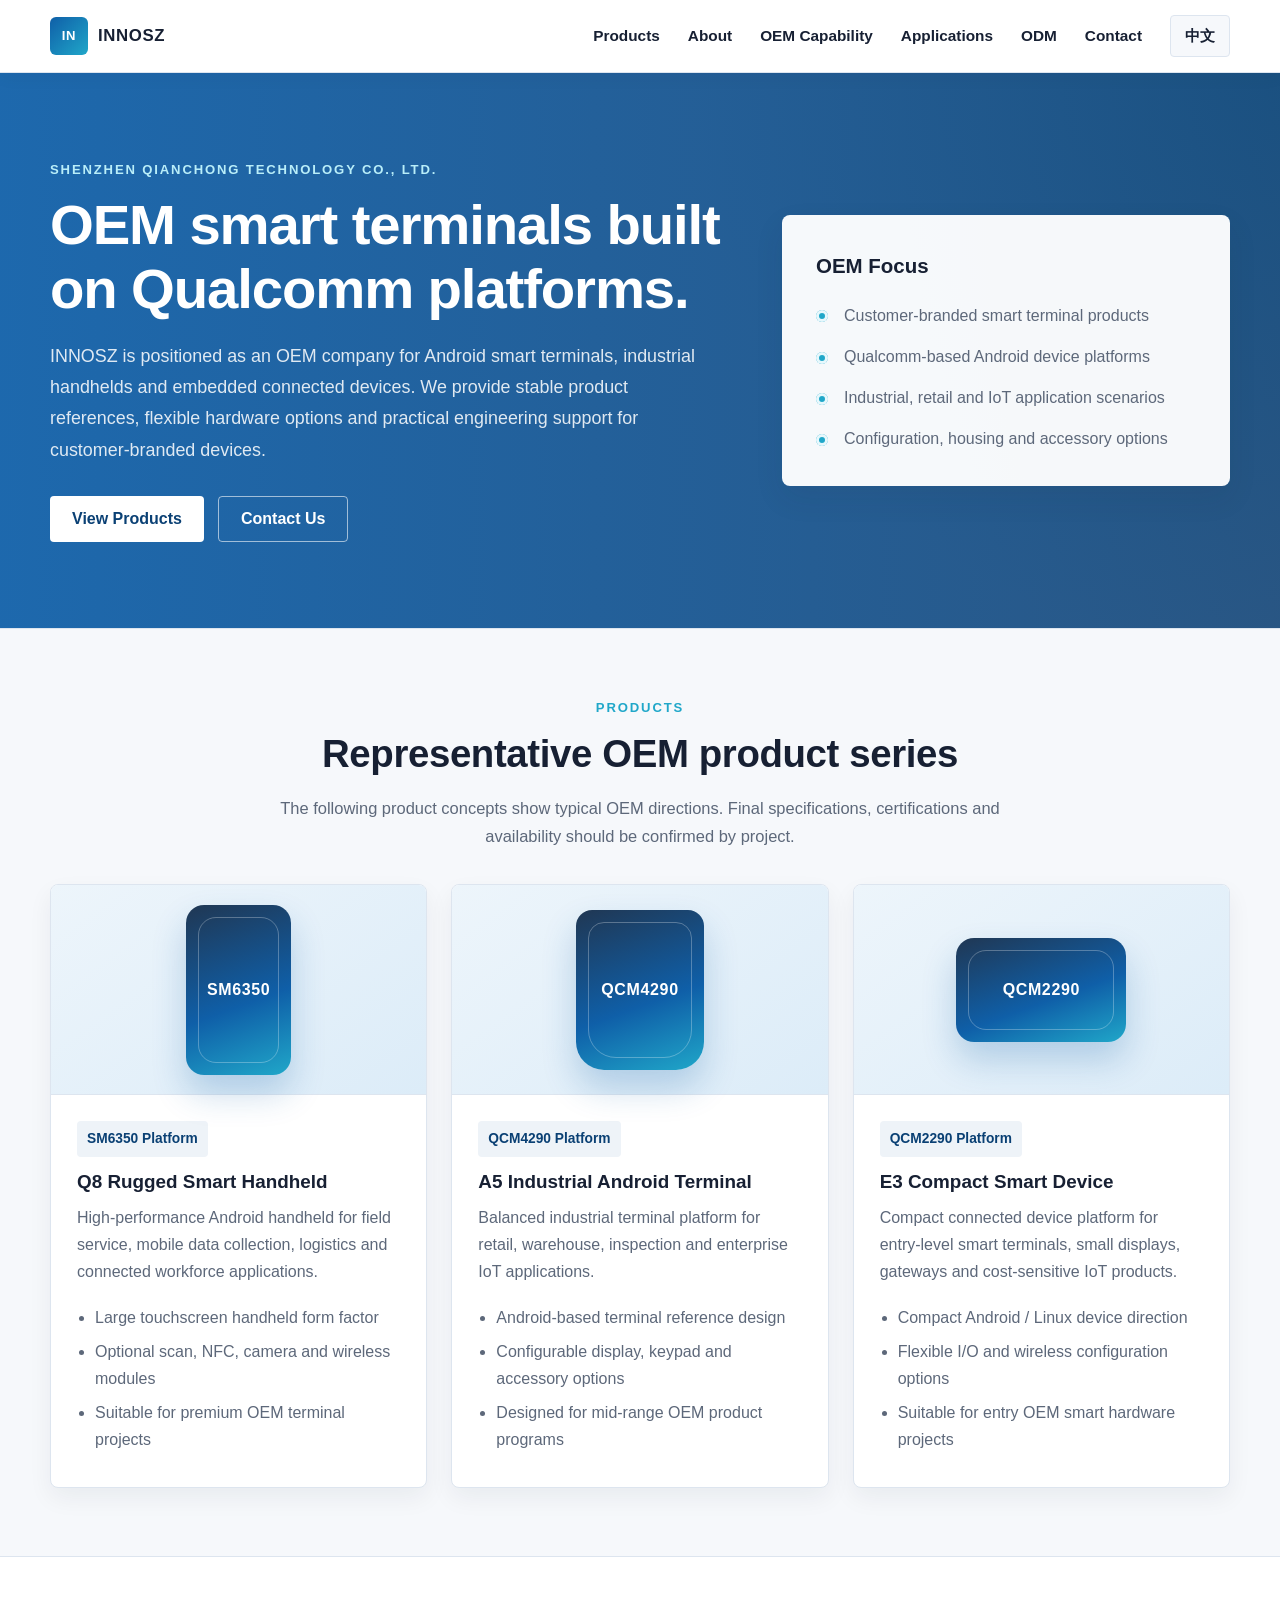
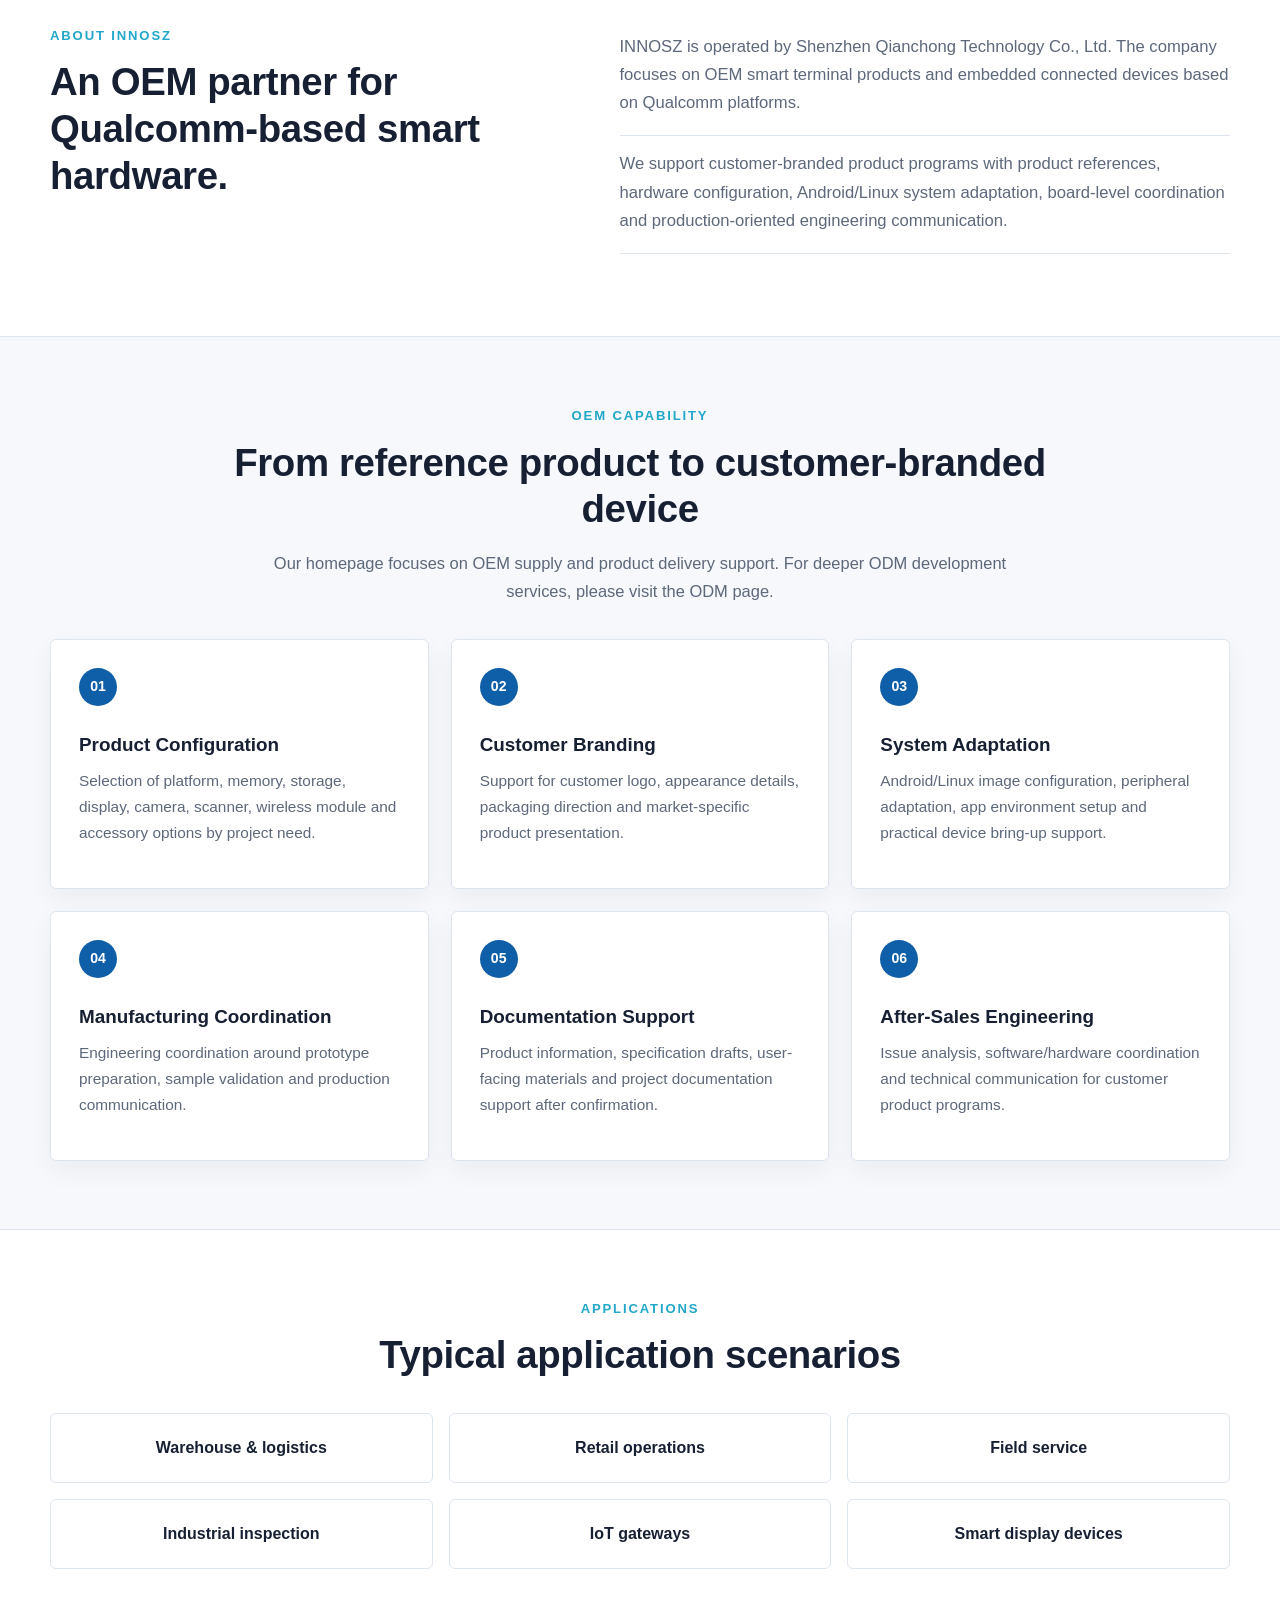
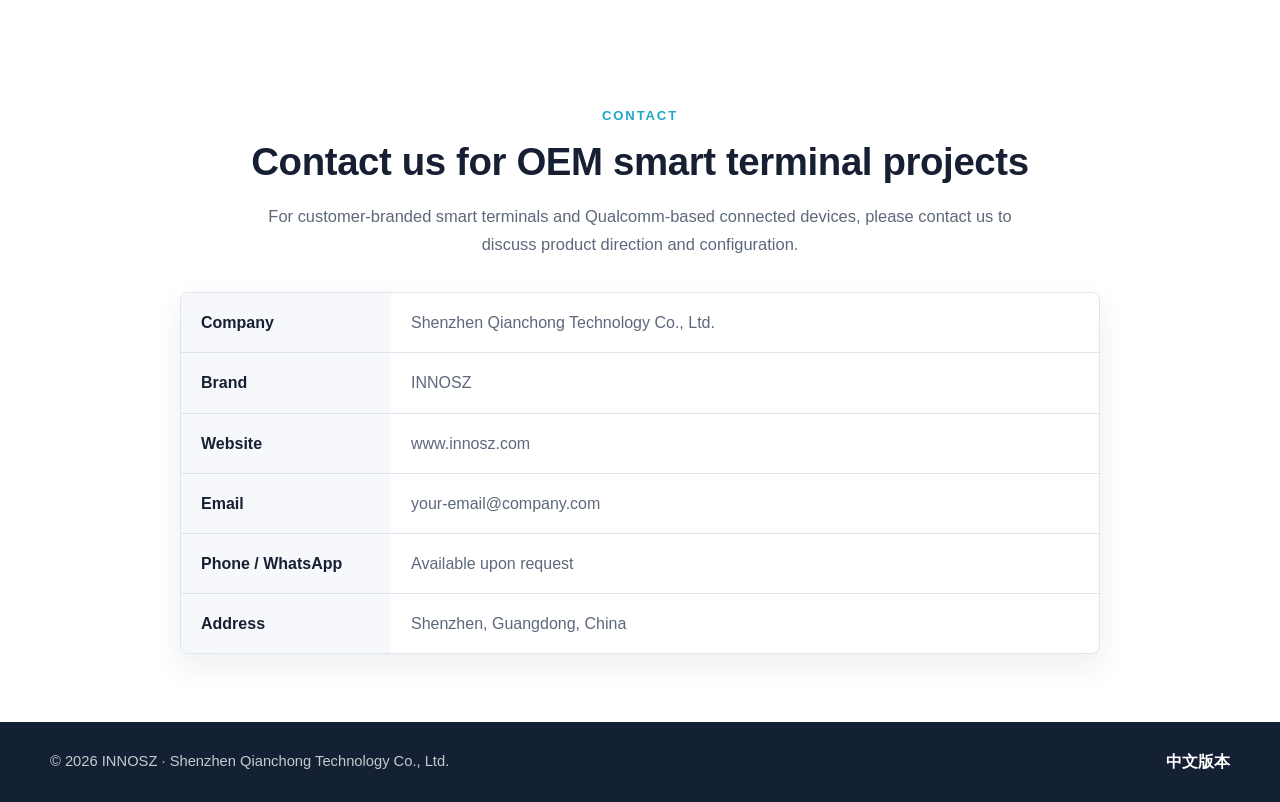
==== commit 8de385c9: "Update INNOSZ site for OEM homepage and ODM service page" ====
--- a/index.html
+++ b/index.html
@@ -3,24 +3,22 @@
 <head>
   <meta charset="UTF-8" />
   <meta name="viewport" content="width=device-width, initial-scale=1.0" />
-  <title>Innosz | Qualcomm-Based Embedded Solutions & Custom PCBA</title>
-  <meta name="description" content="Shenzhen Qianchong Technology Co., Ltd. provides Qualcomm-based embedded solutions, custom PCBA development, Android/Linux device customization, and hardware engineering support for global clients." />
-  <link rel="preconnect" href="https://fonts.googleapis.com">
-  <link rel="preconnect" href="https://fonts.gstatic.com" crossorigin>
-  <link href="https://fonts.googleapis.com/css2?family=Inter:wght@400;500;600&family=Source+Serif+4:wght@400;500;600&display=swap" rel="stylesheet">
+  <title>INNOSZ | OEM Smart Terminals & Qualcomm-Based Devices</title>
+  <meta name="description" content="Shenzhen Qianchong Technology Co., Ltd. is an OEM smart terminal company providing Qualcomm-based Android handhelds, industrial terminals and embedded smart devices." />
   <link rel="stylesheet" href="style.css" />
 </head>
 <body>
   <header class="site-header">
     <div class="container nav">
       <a class="brand" href="index.html" aria-label="INNOSZ home">
-        <span class="brand-mark">IN</span>
-        <span class="brand-text">INNOSZ</span>
+        <span class="brand-mark">IN</span><span class="brand-text">INNOSZ</span>
       </a>
       <nav class="menu" aria-label="Main navigation">
+        <a href="#products">Products</a>
         <a href="#about">About</a>
-        <a href="#services">Services</a>
-        <a href="#cases">Cases</a>
+        <a href="#capability">OEM Capability</a>
+        <a href="#applications">Applications</a>
+        <a href="odm.html">ODM</a>
         <a href="#contact">Contact</a>
         <a class="lang-switch" href="cn.html">中文</a>
       </nav>
@@ -28,152 +26,139 @@
   </header>
 
   <main>
-    <section class="hero">
+    <section class="hero product-hero">
       <div class="container hero-grid">
-        <div class="hero-copy-wrap">
+        <div class="hero-copy">
           <p class="eyebrow">Shenzhen Qianchong Technology Co., Ltd.</p>
-          <h1>Qualcomm-based device engineering, from board to working product.</h1>
-          <p class="hero-copy">
-            We support global hardware teams with custom PCBA development, embedded Android/Linux adaptation, BSP work, driver integration, and practical engineering collaboration around Qualcomm platforms.
-          </p>
+          <h1>OEM smart terminals built on Qualcomm platforms.</h1>
+          <p class="lead">INNOSZ is positioned as an OEM company for Android smart terminals, industrial handhelds and embedded connected devices. We provide stable product references, flexible hardware options and practical engineering support for customer-branded devices.</p>
           <div class="hero-actions">
-            <a class="btn btn-primary" href="#contact">Discuss a Project</a>
-            <a class="btn btn-secondary" href="#services">View Services</a>
+            <a class="btn btn-primary" href="#products">View Products</a>
+            <a class="btn btn-secondary" href="#contact">Contact Us</a>
           </div>
         </div>
-        <figure class="hero-visual">
-          <img src="assets/qc-hero.svg" alt="Abstract Qualcomm embedded hardware illustration" />
-        </figure>
+        <div class="hero-panel product-highlight" aria-label="OEM focus">
+          <div class="panel-title">OEM Focus</div>
+          <ul class="check-list">
+            <li>Customer-branded smart terminal products</li>
+            <li>Qualcomm-based Android device platforms</li>
+            <li>Industrial, retail and IoT application scenarios</li>
+            <li>Configuration, housing and accessory options</li>
+          </ul>
+        </div>
       </div>
     </section>
 
-    <section id="about" class="section about-section">
-      <div class="container section-head block-title">
-        <p class="section-tag">01 · About Us</p>
-        <h2>Company overview, engineering team, and application focus.</h2>
-      </div>
-      <div class="container about-grid">
-        <article class="about-card large-card">
-          <h3>Company Overview</h3>
-          <p>
-            INNOSZ, operated by Shenzhen Qianchong Technology Co., Ltd., focuses on customized development based on Qualcomm chip platforms. We help customers turn embedded hardware requirements into practical products through PCBA development, Android/Linux adaptation, and product-level engineering support.
-          </p>
-        </article>
-        <article class="about-card">
-          <h3>Team Profile</h3>
-          <p>
-            Our team works close to real product implementation: board-level coordination, BSP adaptation, driver integration, peripheral bring-up, system tuning, and cross-functional hardware-software collaboration.
-          </p>
-        </article>
-        <article class="about-card">
-          <h3>Application Directions</h3>
-          <div class="mini-chips">
-            <span>Industrial terminals</span>
-            <span>IoT gateways</span>
-            <span>Smart displays</span>
-            <span>Embedded Android devices</span>
-            <span>Linux controllers</span>
-            <span>Custom smart hardware</span>
-            <span>OEM / ODM projects</span>
-          </div>
-        </article>
+    <section id="products" class="section section-light">
+      <div class="container">
+        <div class="section-title center">
+          <p class="section-tag">Products</p>
+          <h2>Representative OEM product series</h2>
+          <p class="section-intro">The following product concepts show typical OEM directions. Final specifications, certifications and availability should be confirmed by project.</p>
+        </div>
+        <div class="product-grid">
+          <article class="product-card">
+            <div class="product-media"><div class="device mock-phone"><span>SM6350</span></div></div>
+            <div class="product-body">
+              <p class="product-chip">SM6350 Platform</p>
+              <h3>Q8 Rugged Smart Handheld</h3>
+              <p>High-performance Android handheld for field service, mobile data collection, logistics and connected workforce applications.</p>
+              <ul>
+                <li>Large touchscreen handheld form factor</li>
+                <li>Optional scan, NFC, camera and wireless modules</li>
+                <li>Suitable for premium OEM terminal projects</li>
+              </ul>
+            </div>
+          </article>
+          <article class="product-card">
+            <div class="product-media"><div class="device mock-terminal"><span>QCM4290</span></div></div>
+            <div class="product-body">
+              <p class="product-chip">QCM4290 Platform</p>
+              <h3>A5 Industrial Android Terminal</h3>
+              <p>Balanced industrial terminal platform for retail, warehouse, inspection and enterprise IoT applications.</p>
+              <ul>
+                <li>Android-based terminal reference design</li>
+                <li>Configurable display, keypad and accessory options</li>
+                <li>Designed for mid-range OEM product programs</li>
+              </ul>
+            </div>
+          </article>
+          <article class="product-card">
+            <div class="product-media"><div class="device mock-gateway"><span>QCM2290</span></div></div>
+            <div class="product-body">
+              <p class="product-chip">QCM2290 Platform</p>
+              <h3>E3 Compact Smart Device</h3>
+              <p>Compact connected device platform for entry-level smart terminals, small displays, gateways and cost-sensitive IoT products.</p>
+              <ul>
+                <li>Compact Android / Linux device direction</li>
+                <li>Flexible I/O and wireless configuration options</li>
+                <li>Suitable for entry OEM smart hardware projects</li>
+              </ul>
+            </div>
+          </article>
+        </div>
       </div>
     </section>
 
-    <section id="services" class="section section-alt services-section">
-      <div class="container section-head block-title">
-        <p class="section-tag">02 · Services</p>
-        <h2>Modular engineering services for embedded hardware projects.</h2>
-      </div>
-      <div class="container cards service-cards">
-        <article class="card">
-          <span class="card-number">01</span>
-          <h3>Qualcomm Platform Customization</h3>
-          <p>Custom development for smart devices, terminals, and embedded products built around Qualcomm chip platforms.</p>
-        </article>
-        <article class="card">
-          <span class="card-number">02</span>
-          <h3>Custom PCBA Development</h3>
-          <p>Board-level collaboration, hardware customization, prototype support, and product-oriented PCBA implementation.</p>
-        </article>
-        <article class="card">
-          <span class="card-number">03</span>
-          <h3>Android & Linux Solutions</h3>
-          <p>System adaptation, peripheral integration, application environment setup, and software-hardware coordination.</p>
-        </article>
-        <article class="card">
-          <span class="card-number">04</span>
-          <h3>BSP & Driver Support</h3>
-          <p>BSP adaptation, interface bring-up, peripheral driver work, and product-specific engineering support.</p>
-        </article>
-        <article class="card">
-          <span class="card-number">05</span>
-          <h3>OEM / ODM Technical Support</h3>
-          <p>Flexible technical collaboration for hardware brands, solution providers, integrators, and overseas device teams.</p>
-        </article>
-        <article class="card">
-          <span class="card-number">06</span>
-          <h3>Engineering Outsourcing</h3>
-          <p>Embedded development support for teams that need experienced resources without building every capability in-house.</p>
-        </article>
+    <section id="about" class="section">
+      <div class="container two-column">
+        <div class="section-title left">
+          <p class="section-tag">About INNOSZ</p>
+          <h2>An OEM partner for Qualcomm-based smart hardware.</h2>
+        </div>
+        <div class="text-block">
+          <p>INNOSZ is operated by Shenzhen Qianchong Technology Co., Ltd. The company focuses on OEM smart terminal products and embedded connected devices based on Qualcomm platforms.</p>
+          <p>We support customer-branded product programs with product references, hardware configuration, Android/Linux system adaptation, board-level coordination and production-oriented engineering communication.</p>
+        </div>
       </div>
     </section>
 
-    <section id="cases" class="section case-section">
-      <div class="container section-head block-title">
-        <p class="section-tag">03 · Project Case</p>
-        <h2>Selected project experience.</h2>
+    <section id="capability" class="section section-light">
+      <div class="container">
+        <div class="section-title center">
+          <p class="section-tag">OEM Capability</p>
+          <h2>From reference product to customer-branded device</h2>
+          <p class="section-intro">Our homepage focuses on OEM supply and product delivery support. For deeper ODM development services, please visit the ODM page.</p>
+        </div>
+        <div class="service-grid">
+          <article class="service-card"><span>01</span><h3>Product Configuration</h3><p>Selection of platform, memory, storage, display, camera, scanner, wireless module and accessory options by project need.</p></article>
+          <article class="service-card"><span>02</span><h3>Customer Branding</h3><p>Support for customer logo, appearance details, packaging direction and market-specific product presentation.</p></article>
+          <article class="service-card"><span>03</span><h3>System Adaptation</h3><p>Android/Linux image configuration, peripheral adaptation, app environment setup and practical device bring-up support.</p></article>
+          <article class="service-card"><span>04</span><h3>Manufacturing Coordination</h3><p>Engineering coordination around prototype preparation, sample validation and production communication.</p></article>
+          <article class="service-card"><span>05</span><h3>Documentation Support</h3><p>Product information, specification drafts, user-facing materials and project documentation support after confirmation.</p></article>
+          <article class="service-card"><span>06</span><h3>After-Sales Engineering</h3><p>Issue analysis, software/hardware coordination and technical communication for customer product programs.</p></article>
+        </div>
       </div>
-      <div class="container visual-grid case-feature">
-        <div>
-          <h3>QX1000 full-keyboard mobile device</h3>
-          <p>
-            QX1000 is a compact full-keyboard mobile device project with R&amp;D engineering participation from our team. It highlights our experience in customized smart hardware, board-level coordination, embedded system integration, and product realization.
-          </p>
-          <div class="case-meta">
-            <span>Full QWERTY keyboard</span>
-            <span>Mobile device engineering</span>
-            <span>Custom hardware R&amp;D</span>
-          </div>
-          <a class="text-link" href="#contact">Ask us about this project →</a>
+    </section>
+
+    <section id="applications" class="section">
+      <div class="container">
+        <div class="section-title center"><p class="section-tag">Applications</p><h2>Typical application scenarios</h2></div>
+        <div class="industry-row">
+          <span>Warehouse & logistics</span><span>Retail operations</span><span>Field service</span><span>Industrial inspection</span><span>IoT gateways</span><span>Smart display devices</span>
         </div>
-        <figure class="media-card">
-          <img src="assets/qx1000-phone.svg" alt="QX1000 full keyboard mobile device illustration" />
-        </figure>
       </div>
     </section>
 
     <section id="contact" class="section contact-section">
-      <div class="container section-head block-title contact-title">
-        <p class="section-tag">04 · Contact</p>
-        <h2>Let’s discuss your device project.</h2>
-      </div>
-      <div class="container contact-box">
-        <div>
-          <p>
-            If you are looking for a development partner for Qualcomm-based hardware, custom PCBA, or embedded Android/Linux products, we’d be glad to connect.
-          </p>
+      <div class="container">
+        <div class="section-title center">
+          <p class="section-tag">Contact</p><h2>Contact us for OEM smart terminal projects</h2>
+          <p class="section-intro">For customer-branded smart terminals and Qualcomm-based connected devices, please contact us to discuss product direction and configuration.</p>
         </div>
-        <div class="contact-list">
-          <p><strong>Company</strong><span>Shenzhen Qianchong Technology Co., Ltd.</span></p>
-          <p><strong>Brand Site</strong><span>www.innosz.com</span></p>
-          <p><strong>GitHub Pages</strong><span>dannyfn.github.io</span></p>
-          <p><strong>Email</strong><span>your-email@company.com</span></p>
-          <p><strong>WhatsApp</strong><span>To be added</span></p>
-        </div>
+        <div class="contact-card"><dl>
+          <div><dt>Company</dt><dd>Shenzhen Qianchong Technology Co., Ltd.</dd></div>
+          <div><dt>Brand</dt><dd>INNOSZ</dd></div>
+          <div><dt>Website</dt><dd>www.innosz.com</dd></div>
+          <div><dt>Email</dt><dd>your-email@company.com</dd></div>
+          <div><dt>Phone / WhatsApp</dt><dd>Available upon request</dd></div>
+          <div><dt>Address</dt><dd>Shenzhen, Guangdong, China</dd></div>
+        </dl></div>
       </div>
     </section>
   </main>
 
-  <footer class="site-footer">
-    <div class="container footer-wrap">
-      <p>© <span id="year"></span> INNOSZ · Shenzhen Qianchong Technology Co., Ltd.</p>
-      <a href="cn.html">中文版本</a>
-    </div>
-  </footer>
-
-  <script>
-    document.getElementById('year').textContent = new Date().getFullYear();
-  </script>
+  <footer class="site-footer"><div class="container footer-wrap"><p>© <span id="year"></span> INNOSZ · Shenzhen Qianchong Technology Co., Ltd.</p><a href="cn.html">中文版本</a></div></footer>
+  <script>document.getElementById('year').textContent = new Date().getFullYear();</script>
 </body>
 </html>
--- a/style.css
+++ b/style.css
@@ -1,454 +1,331 @@
 :root {
-  --bg: #f5f4ed;
-  --surface: #faf9f5;
-  --surface-2: #e8e6dc;
-  --text: #141413;
-  --muted: #5e5d59;
-  --soft: #87867f;
-  --dark: #30302e;
-  --dark-2: #141413;
-  --warm-silver: #b0aea5;
-  --brand: #c96442;
-  --brand-soft: #d97757;
-  --green: #5e6f55;
-  --border: #e8e6dc;
-  --border-soft: #f0eee6;
-  --ring: #d1cfc5;
-  --shadow: 0 4px 24px rgba(20, 20, 19, 0.06);
+  --bg: #ffffff;
+  --surface: #f6f8fb;
+  --surface-2: #eef3f8;
+  --text: #172033;
+  --muted: #5d687a;
+  --soft: #8a94a6;
+  --brand: #0f5fa8;
+  --brand-dark: #0a4074;
+  --accent: #20a7c9;
+  --border: #dde5ef;
+  --shadow: 0 12px 30px rgba(23, 32, 51, 0.08);
   --max: 1180px;
-  --serif: 'Source Serif 4', 'Noto Serif SC', Georgia, serif;
-  --sans: 'Inter', system-ui, -apple-system, BlinkMacSystemFont, 'Segoe UI', sans-serif;
+  --sans: Arial, "Helvetica Neue", "Microsoft YaHei", "PingFang SC", sans-serif;
 }
 
 * { box-sizing: border-box; }
-
 html { scroll-behavior: smooth; }
-
 body {
   margin: 0;
   font-family: var(--sans);
   color: var(--text);
   background: var(--bg);
-  line-height: 1.6;
-  text-rendering: optimizeLegibility;
-}
-
+  line-height: 1.7;
+  font-size: 16px;
+}
 img { max-width: 100%; display: block; }
-
 a { color: inherit; }
-
 .container {
-  width: min(calc(100% - 48px), var(--max));
+  width: min(calc(100% - 40px), var(--max));
   margin: 0 auto;
 }
-
-.narrow { max-width: 820px; }
-.center { text-align: center; }
 
 .site-header {
   position: sticky;
   top: 0;
   z-index: 100;
-  background: rgba(245, 244, 237, 0.88);
-  backdrop-filter: blur(16px);
-  border-bottom: 1px solid var(--border-soft);
-}
-
+  background: rgba(255, 255, 255, 0.96);
+  border-bottom: 1px solid var(--border);
+  box-shadow: 0 4px 18px rgba(23, 32, 51, 0.04);
+}
 .nav {
-  min-height: 74px;
+  min-height: 72px;
   display: flex;
   align-items: center;
   justify-content: space-between;
-  gap: 24px;
-}
-
+  gap: 28px;
+}
 .brand {
   display: inline-flex;
   align-items: center;
-  gap: 12px;
-  color: var(--text);
+  gap: 10px;
   text-decoration: none;
-  font-weight: 600;
-  letter-spacing: 0.05em;
-}
-
+  font-weight: 700;
+  letter-spacing: 0.04em;
+  color: var(--text);
+}
 .brand-mark {
   width: 38px;
   height: 38px;
   display: inline-grid;
   place-items: center;
-  border-radius: 12px;
-  background: var(--dark-2);
-  color: var(--surface);
-  box-shadow: 0 0 0 1px var(--dark);
-  font-size: 0.86rem;
-}
-
-.brand-text { font-size: 0.95rem; }
-
+  border-radius: 6px;
+  color: #fff;
+  background: linear-gradient(135deg, var(--brand), var(--accent));
+  font-size: 0.82rem;
+}
+.brand-text { font-size: 1.05rem; }
 .menu {
   display: flex;
   align-items: center;
-  gap: 22px;
+  gap: 28px;
   flex-wrap: wrap;
 }
-
 .menu a {
-  color: var(--muted);
+  color: var(--text);
   text-decoration: none;
-  font-size: 0.94rem;
-  font-weight: 500;
-}
-
-.menu a:hover { color: var(--text); }
-
-.menu a.lang-switch {
-  color: var(--text);
-  padding: 8px 14px;
-  border-radius: 999px;
-  background: var(--surface-2);
-  box-shadow: 0 0 0 1px var(--ring);
+  font-size: 0.96rem;
+  font-weight: 600;
+}
+.menu a:hover { color: var(--brand); }
+.lang-switch {
+  padding: 7px 14px;
+  border: 1px solid var(--border);
+  border-radius: 4px;
+  background: var(--surface);
 }
 
 .hero {
-  padding: 88px 0 78px;
-}
-
-.hero-grid,
-.split-grid,
-.visual-grid,
-.contact-box {
-  display: grid;
-  grid-template-columns: minmax(0, 1fr) minmax(0, 1fr);
-  gap: 56px;
-  align-items: center;
-}
-
-.hero-copy-wrap { max-width: 670px; }
-
+  background:
+    linear-gradient(90deg, rgba(15, 95, 168, 0.94), rgba(12, 63, 115, 0.88)),
+    radial-gradient(circle at top right, rgba(32, 167, 201, 0.55), transparent 42%);
+  color: #fff;
+  padding: 86px 0;
+}
+.hero-grid {
+  display: grid;
+  grid-template-columns: minmax(0, 1.2fr) minmax(320px, 0.8fr);
+  gap: 60px;
+  align-items: center;
+}
 .eyebrow,
-.section-tag,
-.card-number {
-  margin: 0 0 14px;
-  color: var(--brand);
-  font-size: 0.76rem;
-  line-height: 1.35;
+.section-tag {
+  margin: 0 0 12px;
+  color: var(--accent);
+  font-size: 0.82rem;
+  font-weight: 700;
   letter-spacing: 0.14em;
   text-transform: uppercase;
-  font-weight: 600;
-}
-
-h1,
-h2,
-h3,
-p { margin-top: 0; }
-
-h1,
-h2,
-h3 {
-  font-family: var(--serif);
-  font-weight: 500;
-  color: var(--text);
-}
-
+}
+.hero .eyebrow { color: #b9eef9; }
+h1, h2, h3, p { margin-top: 0; }
 h1 {
   max-width: 760px;
-  margin-bottom: 24px;
-  font-size: clamp(3rem, 6vw, 4.7rem);
-  line-height: 1.05;
-  letter-spacing: -0.025em;
-}
-
+  margin-bottom: 20px;
+  font-size: clamp(2.25rem, 4.4vw, 3.55rem);
+  line-height: 1.13;
+  letter-spacing: -0.02em;
+}
 h2 {
-  margin-bottom: 18px;
-  font-size: clamp(2.05rem, 4vw, 3.35rem);
-  line-height: 1.12;
-  letter-spacing: -0.018em;
-}
-
+  margin-bottom: 16px;
+  font-size: clamp(1.8rem, 3vw, 2.65rem);
+  line-height: 1.22;
+  letter-spacing: -0.01em;
+}
 h3 {
   margin-bottom: 10px;
-  font-size: 1.45rem;
-  line-height: 1.18;
-}
-
-p {
-  color: var(--muted);
-  margin-bottom: 16px;
-}
-
-.hero-copy {
-  max-width: 690px;
   font-size: 1.18rem;
-  line-height: 1.65;
-}
-
+  line-height: 1.35;
+}
+p { color: var(--muted); margin-bottom: 14px; }
+.hero p { color: rgba(255,255,255,.86); }
+.lead {
+  max-width: 760px;
+  font-size: 1.12rem;
+  line-height: 1.75;
+}
 .hero-actions {
   display: flex;
   flex-wrap: wrap;
   gap: 14px;
   margin-top: 30px;
 }
-
 .btn {
-  min-height: 48px;
   display: inline-flex;
   align-items: center;
   justify-content: center;
-  padding: 0 18px;
-  border-radius: 12px;
+  min-height: 46px;
+  padding: 0 22px;
+  border-radius: 4px;
   text-decoration: none;
+  font-weight: 700;
+}
+.btn-primary { background: #fff; color: var(--brand-dark); }
+.btn-secondary { border: 1px solid rgba(255,255,255,.58); color: #fff; }
+.hero-panel {
+  padding: 34px;
+  border-radius: 8px;
+  background: rgba(255,255,255,.96);
+  color: var(--text);
+  box-shadow: var(--shadow);
+}
+.panel-title {
+  margin-bottom: 18px;
+  font-size: 1.28rem;
+  font-weight: 700;
+}
+.check-list {
+  list-style: none;
+  margin: 0;
+  padding: 0;
+  display: grid;
+  gap: 14px;
+}
+.check-list li {
+  position: relative;
+  padding-left: 28px;
+  color: var(--muted);
+}
+.check-list li::before {
+  content: "";
+  position: absolute;
+  left: 0;
+  top: .55em;
+  width: 12px;
+  height: 12px;
+  border-radius: 50%;
+  background: var(--accent);
+  box-shadow: inset 0 0 0 3px #e7f8fc;
+}
+
+.section { padding: 68px 0; }
+.section-light {
+  background: var(--surface);
+  border-top: 1px solid var(--border);
+  border-bottom: 1px solid var(--border);
+}
+.section-title { margin-bottom: 34px; }
+.section-title.center { text-align: center; max-width: 820px; margin-left: auto; margin-right: auto; }
+.section-title.left { margin-bottom: 0; }
+.section-intro { max-width: 760px; margin-left: auto; margin-right: auto; font-size: 1.03rem; }
+.two-column {
+  display: grid;
+  grid-template-columns: minmax(260px, 0.9fr) minmax(0, 1.1fr);
+  gap: 70px;
+  align-items: start;
+}
+.text-block {
+  padding-top: 8px;
+  font-size: 1.04rem;
+}
+.text-block p {
+  padding-bottom: 18px;
+  border-bottom: 1px solid var(--border);
+}
+
+.service-grid {
+  display: grid;
+  grid-template-columns: repeat(3, minmax(0, 1fr));
+  gap: 22px;
+}
+.service-card {
+  min-height: 235px;
+  padding: 28px;
+  border-radius: 6px;
+  background: #fff;
+  border: 1px solid var(--border);
+  box-shadow: 0 10px 24px rgba(23, 32, 51, 0.05);
+}
+.service-card span {
+  display: inline-flex;
+  align-items: center;
+  justify-content: center;
+  width: 38px;
+  height: 38px;
+  margin-bottom: 26px;
+  border-radius: 50%;
+  color: #fff;
+  background: var(--brand);
+  font-size: .88rem;
+  font-weight: 700;
+}
+.service-card h3 { color: var(--text); }
+.service-card p { font-size: .96rem; }
+
+.industry-row {
+  display: grid;
+  grid-template-columns: repeat(3, minmax(0, 1fr));
+  gap: 16px;
+}
+.industry-row span {
+  min-height: 70px;
+  display: flex;
+  align-items: center;
+  justify-content: center;
+  padding: 16px;
+  text-align: center;
+  border: 1px solid var(--border);
+  border-radius: 6px;
+  background: #fff;
+  color: var(--text);
   font-weight: 600;
-  transition: transform .18s ease, box-shadow .18s ease, background .18s ease;
-}
-
-.btn:hover { transform: translateY(-1px); }
-
-.btn-primary {
-  color: var(--surface);
-  background: var(--brand);
-  box-shadow: 0 0 0 1px var(--brand);
-}
-
-.btn-secondary {
-  color: var(--text);
-  background: var(--surface-2);
-  box-shadow: 0 0 0 1px var(--ring);
-}
-
-.hero-visual,
-.media-card {
-  margin: 0;
-  border-radius: 32px;
-  overflow: hidden;
-  background: var(--surface);
-  box-shadow: var(--shadow), 0 0 0 1px var(--border-soft);
-}
-
-.hero-visual img,
-.media-card img { width: 100%; height: auto; }
-
-.section {
-  padding: 92px 0;
-}
-
-.section-alt {
-  background: var(--surface);
-  border-top: 1px solid var(--border-soft);
-  border-bottom: 1px solid var(--border-soft);
-}
-
-.section-head {
-  margin-bottom: 34px;
-}
-
-.section-head h2 { max-width: 820px; }
-
-.prose p {
-  font-size: 1.04rem;
-  line-height: 1.72;
-}
-
-.cards {
-  display: grid;
-  grid-template-columns: repeat(3, minmax(0, 1fr));
-  gap: 18px;
-}
-
-.card {
-  min-height: 245px;
-  padding: 28px;
-  border-radius: 20px;
-  background: var(--bg);
-  box-shadow: 0 0 0 1px var(--border), var(--shadow);
-}
-
-.card p,
-.feature-item p { font-size: 0.98rem; }
-
-.card-number {
-  display: inline-block;
-  color: var(--soft);
-  margin-bottom: 34px;
-}
-
-.visual-grid { gap: 64px; }
-.reverse > :first-child { order: 1; }
-.reverse > :last-child { order: 2; }
-
-.dark-media { background: var(--dark-2); }
-
-.feature-list {
-  margin-top: 28px;
-  border-top: 1px solid var(--border);
-}
-
-.feature-item {
-  padding: 24px 0 22px;
-  border-bottom: 1px solid var(--border);
-}
-
-.feature-item h3 {
-  font-size: 1.28rem;
-  margin-bottom: 7px;
-}
-
-.block-title {
-  padding-bottom: 24px;
-  border-bottom: 1px solid var(--border);
-}
-
-.block-title h2 {
-  max-width: 860px;
-}
-
-.about-grid {
-  display: grid;
-  grid-template-columns: 1.2fr 0.9fr;
-  gap: 18px;
-}
-
-.about-card {
-  padding: 28px;
-  border-radius: 22px;
-  background: var(--surface);
-  box-shadow: 0 0 0 1px var(--border), var(--shadow);
-}
-
-.about-card.large-card {
-  grid-row: span 2;
-  display: flex;
-  flex-direction: column;
-  justify-content: center;
-  min-height: 360px;
-}
-
-.about-card p {
-  font-size: 1.02rem;
-  line-height: 1.72;
-}
-
-.mini-chips {
+}
+
+.case-box {
+  display: grid;
+  grid-template-columns: minmax(0, 1fr) 360px;
+  gap: 56px;
+  align-items: center;
+  padding: 42px;
+  border: 1px solid var(--border);
+  border-radius: 8px;
+  background: #fff;
+  box-shadow: var(--shadow);
+}
+.case-tags {
   display: flex;
   flex-wrap: wrap;
   gap: 10px;
-  margin-top: 16px;
-}
-
-.mini-chips span {
+  margin-top: 24px;
+}
+.case-tags span {
   padding: 8px 12px;
-  border-radius: 999px;
-  color: var(--text);
-  background: var(--bg);
-  box-shadow: 0 0 0 1px var(--border);
-  font-size: 0.9rem;
-}
-
-.service-cards .card {
-  min-height: 230px;
-}
-
-.case-feature {
-  padding: 34px;
-  border-radius: 28px;
+  border-radius: 4px;
+  background: var(--surface-2);
+  color: var(--brand-dark);
+  font-weight: 600;
+  font-size: .92rem;
+}
+.case-visual { margin: 0; }
+.case-visual img { width: 100%; height: auto; }
+
+.contact-section { background: #fff; }
+.contact-card {
+  max-width: 920px;
+  margin: 0 auto;
+  border: 1px solid var(--border);
+  border-radius: 8px;
+  overflow: hidden;
+  box-shadow: var(--shadow);
+}
+.contact-card dl { margin: 0; }
+.contact-card div {
+  display: grid;
+  grid-template-columns: 210px 1fr;
+  border-bottom: 1px solid var(--border);
+}
+.contact-card div:last-child { border-bottom: 0; }
+.contact-card dt,
+.contact-card dd {
+  margin: 0;
+  padding: 16px 20px;
+}
+.contact-card dt {
   background: var(--surface);
-  box-shadow: 0 0 0 1px var(--border-soft), var(--shadow);
-}
-
-.case-feature h3 {
-  font-size: clamp(1.7rem, 3vw, 2.35rem);
-}
-
-.case-section {
-  background: var(--bg);
-  border-top: 1px solid var(--border-soft);
-}
-
-.case-meta {
-  display: flex;
-  flex-wrap: wrap;
-  gap: 10px;
-  margin: 24px 0 22px;
-}
-
-.case-meta span {
-  padding: 9px 13px;
-  border-radius: 999px;
-  color: var(--text);
-  background: var(--surface);
-  box-shadow: 0 0 0 1px var(--border);
-  font-size: 0.92rem;
-}
-
-.text-link {
-  color: var(--brand);
-  font-weight: 600;
-  text-decoration: none;
-}
-
-.text-link:hover { color: var(--text); }
-
-
-.chips {
-  display: flex;
-  flex-wrap: wrap;
-  justify-content: center;
-  gap: 12px;
-  margin-top: 28px;
-}
-
-.chips span {
-  padding: 10px 15px;
-  border-radius: 999px;
-  color: var(--text);
-  background: var(--surface);
-  box-shadow: 0 0 0 1px var(--border);
-  font-size: 0.95rem;
-}
-
-.contact-section { padding-top: 34px; padding-bottom: 104px; }
-
-.contact-box {
-  align-items: start;
-  padding: 42px;
-  border-radius: 28px;
-  background: var(--dark-2);
-  box-shadow: 0 0 0 1px var(--dark), var(--shadow);
-}
-
-.contact-box h2,
-.contact-box p { color: var(--surface); }
-.contact-box .section-tag { color: var(--brand-soft); }
-.contact-box > div:first-child p { color: var(--warm-silver); }
-
-.contact-list {
-  display: grid;
-  gap: 10px;
-}
-
-.contact-list p {
-  margin: 0;
-  padding: 14px 0;
-  border-bottom: 1px solid var(--dark);
-}
-
-.contact-list strong {
-  display: block;
-  color: var(--surface);
-  font-size: 0.86rem;
-  margin-bottom: 3px;
-}
-
-.contact-list span {
-  color: var(--warm-silver);
+  color: var(--text);
+  font-weight: 700;
+}
+.contact-card dd {
+  color: var(--muted);
   overflow-wrap: anywhere;
 }
 
 .site-footer {
-  padding: 26px 0 38px;
-  border-top: 1px solid var(--border-soft);
-}
-
+  padding: 26px 0;
+  background: #142033;
+  color: rgba(255,255,255,.76);
+}
 .footer-wrap {
   display: flex;
   align-items: center;
@@ -456,46 +333,124 @@
   gap: 16px;
   flex-wrap: wrap;
 }
-
-.site-footer p { margin: 0; font-size: 0.92rem; }
-.site-footer a { color: var(--brand); text-decoration: none; font-weight: 600; }
+.site-footer p { margin: 0; color: rgba(255,255,255,.76); font-size: .92rem; }
+.site-footer a { color: #fff; text-decoration: none; font-weight: 700; }
 
 @media (max-width: 980px) {
   .hero-grid,
-  .split-grid,
-  .visual-grid,
-  .contact-box,
-  .cards,
-  .about-grid {
-    grid-template-columns: 1fr;
-  }
-
-  .about-card.large-card {
-    grid-row: auto;
-    min-height: auto;
-  }
-
-  .reverse > :first-child,
-  .reverse > :last-child { order: initial; }
-
-  .hero { padding-top: 64px; }
-  .hero-copy-wrap { max-width: none; }
-  .cards { gap: 16px; }
-  .card { min-height: auto; }
+  .two-column,
+  .case-box { grid-template-columns: 1fr; }
+  .service-grid { grid-template-columns: repeat(2, minmax(0, 1fr)); }
+  .industry-row { grid-template-columns: repeat(2, minmax(0, 1fr)); }
+  .section-title.left { margin-bottom: 24px; }
+  .case-box { padding: 30px; }
 }
 
 @media (max-width: 680px) {
-  .container { width: min(calc(100% - 30px), var(--max)); }
-  .nav { min-height: 68px; align-items: flex-start; padding: 14px 0; flex-direction: column; }
-  .menu { gap: 11px 16px; }
-  .menu a { font-size: 0.9rem; }
-  .hero { padding: 48px 0 58px; }
-  .section { padding: 66px 0; }
-  h1 { font-size: 2.55rem; }
-  h2 { font-size: 2rem; }
-  .hero-copy { font-size: 1.04rem; }
-  .hero-visual,
-  .media-card { border-radius: 22px; }
-  .contact-box { padding: 26px; border-radius: 22px; }
-  .chips { justify-content: flex-start; }
-}
+  .container { width: min(calc(100% - 28px), var(--max)); }
+  .nav { align-items: flex-start; flex-direction: column; padding: 14px 0; gap: 12px; }
+  .menu { gap: 12px 16px; }
+  .menu a { font-size: .92rem; }
+  .hero { padding: 56px 0; }
+  h1 { font-size: 2.2rem; }
+  h2 { font-size: 1.72rem; }
+  .section { padding: 58px 0; }
+  .service-grid,
+  .industry-row { grid-template-columns: 1fr; }
+  .service-card { min-height: auto; }
+  .contact-card div { grid-template-columns: 1fr; }
+  .contact-card dt,
+  .contact-card dd { padding: 13px 16px; }
+}
+
+
+/* Product/OEM extensions */
+.product-grid {
+  display: grid;
+  grid-template-columns: repeat(3, minmax(0, 1fr));
+  gap: 24px;
+}
+.product-card {
+  display: flex;
+  flex-direction: column;
+  min-height: 100%;
+  background: #fff;
+  border: 1px solid var(--border);
+  border-radius: 8px;
+  overflow: hidden;
+  box-shadow: 0 10px 24px rgba(23, 32, 51, 0.06);
+}
+.product-media {
+  min-height: 210px;
+  display: grid;
+  place-items: center;
+  background: linear-gradient(145deg, #edf5fb, #dcecf8);
+  border-bottom: 1px solid var(--border);
+}
+.device {
+  position: relative;
+  display: grid;
+  place-items: center;
+  color: #fff;
+  font-weight: 800;
+  letter-spacing: .04em;
+  background: linear-gradient(160deg, #203753, #0f5fa8 58%, #20a7c9);
+  box-shadow: 0 18px 34px rgba(15, 95, 168, .24);
+}
+.mock-phone { width: 105px; height: 170px; border-radius: 18px; }
+.mock-terminal { width: 128px; height: 160px; border-radius: 16px 16px 28px 28px; }
+.mock-gateway { width: 170px; height: 104px; border-radius: 18px; }
+.device::after {
+  content: "";
+  position: absolute;
+  inset: 12px;
+  border: 1px solid rgba(255,255,255,.28);
+  border-radius: inherit;
+}
+.product-body { padding: 26px; }
+.product-chip {
+  display: inline-flex;
+  margin-bottom: 12px;
+  padding: 6px 10px;
+  border-radius: 4px;
+  color: var(--brand-dark);
+  background: var(--surface-2);
+  font-size: .86rem;
+  font-weight: 700;
+}
+.product-body ul {
+  margin: 18px 0 0;
+  padding-left: 18px;
+  color: var(--muted);
+}
+.product-body li { margin-bottom: 7px; }
+.odm-hero { background: linear-gradient(90deg, rgba(20, 32, 51, .96), rgba(15, 95, 168, .9)); }
+.process-line {
+  display: grid;
+  grid-template-columns: repeat(6, minmax(0, 1fr));
+  gap: 14px;
+}
+.process-line div {
+  min-height: 110px;
+  padding: 20px 14px;
+  border: 1px solid var(--border);
+  border-radius: 8px;
+  background: #fff;
+  text-align: center;
+  box-shadow: 0 8px 20px rgba(23, 32, 51, 0.04);
+}
+.process-line strong {
+  display: block;
+  color: var(--brand);
+  font-size: 1.45rem;
+  margin-bottom: 8px;
+}
+.process-line span { color: var(--text); font-weight: 700; }
+@media (max-width: 980px) {
+  .product-grid { grid-template-columns: 1fr; }
+  .process-line { grid-template-columns: repeat(3, minmax(0, 1fr)); }
+}
+@media (max-width: 680px) {
+  .process-line { grid-template-columns: repeat(2, minmax(0, 1fr)); }
+  .product-media { min-height: 180px; }
+}
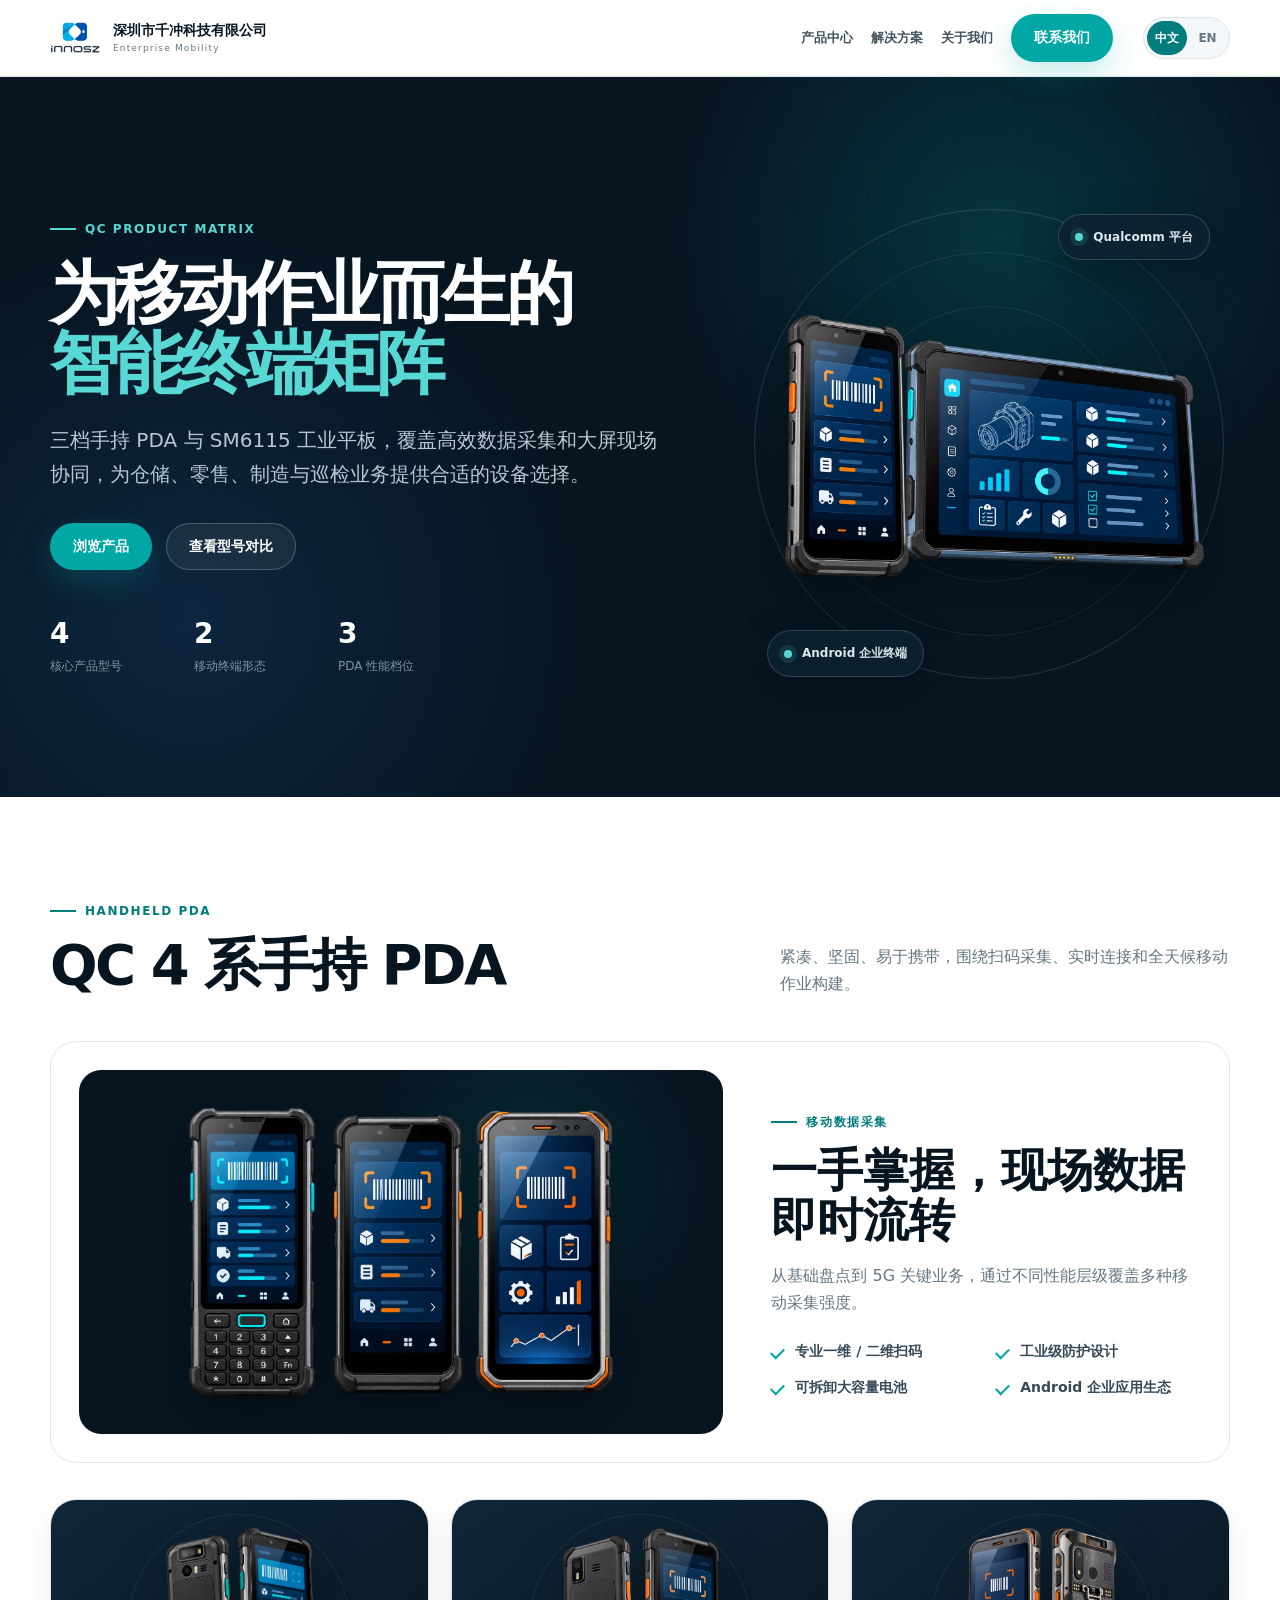
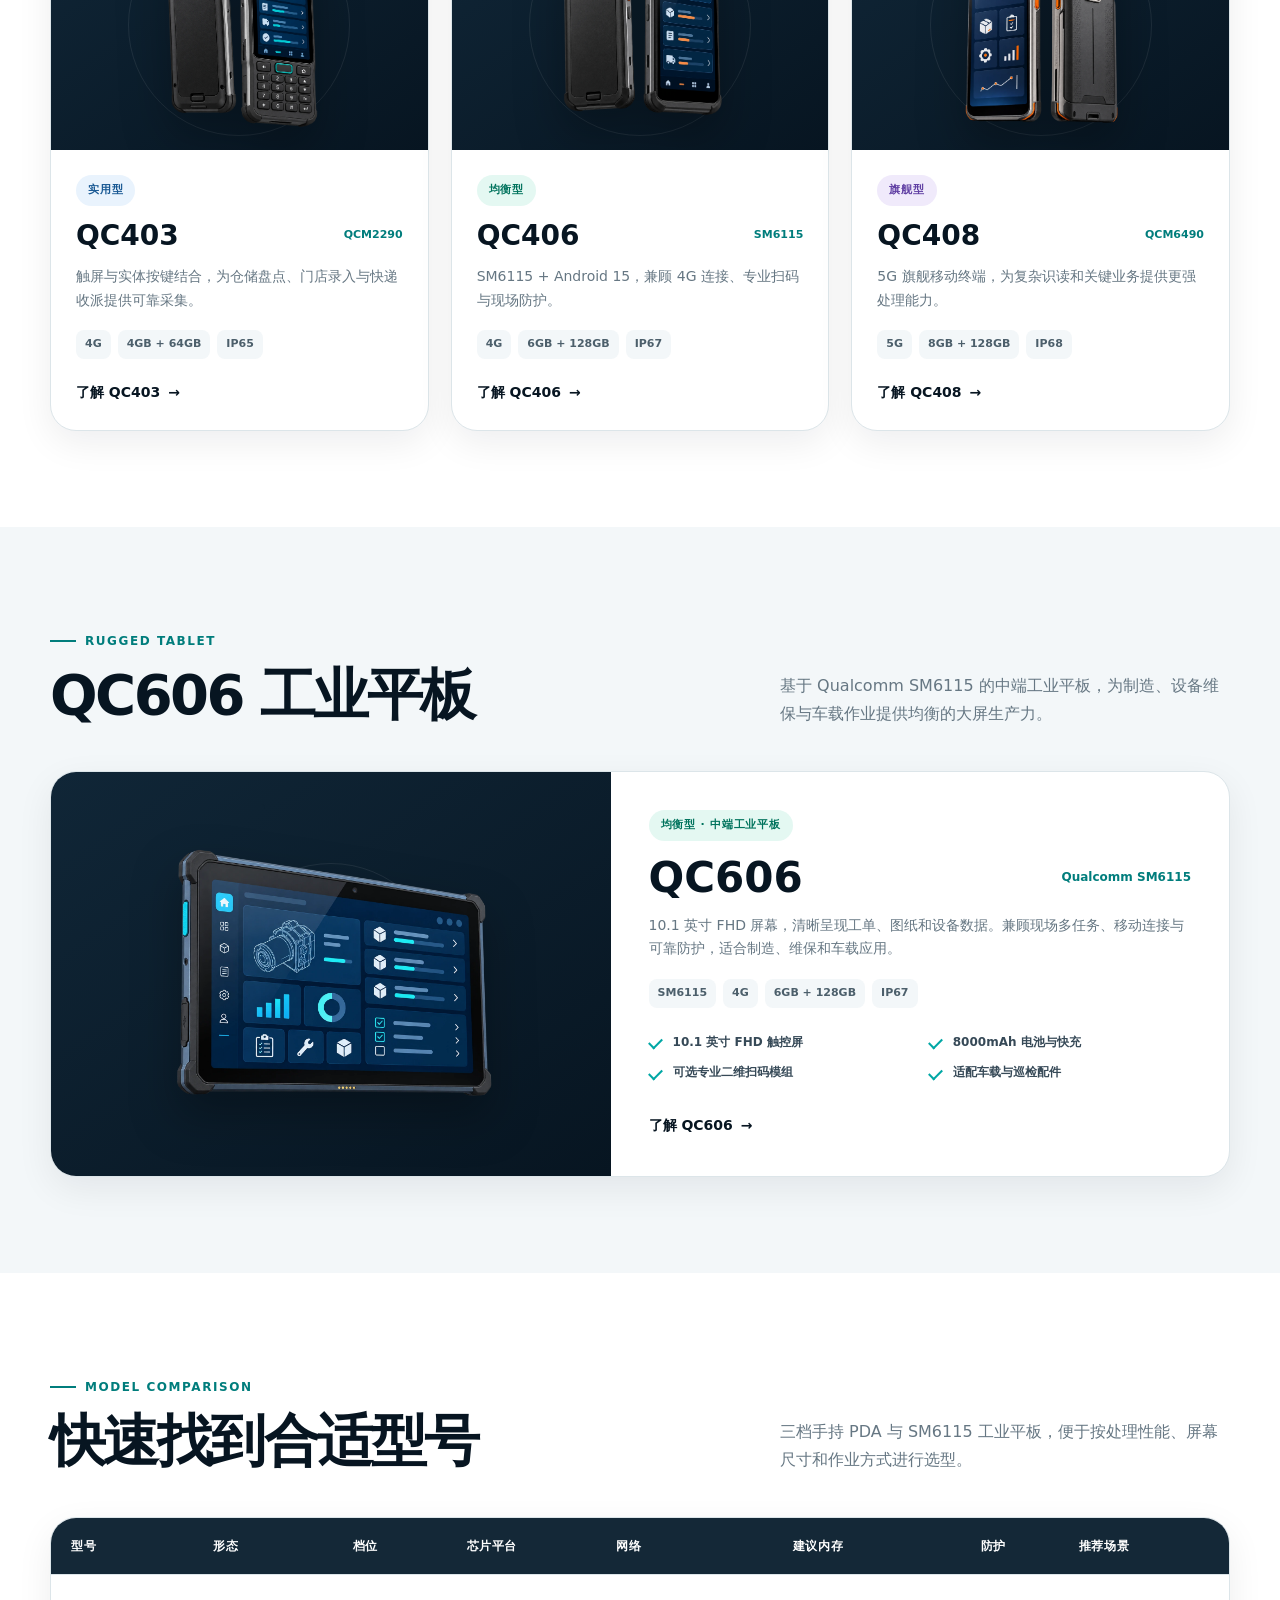
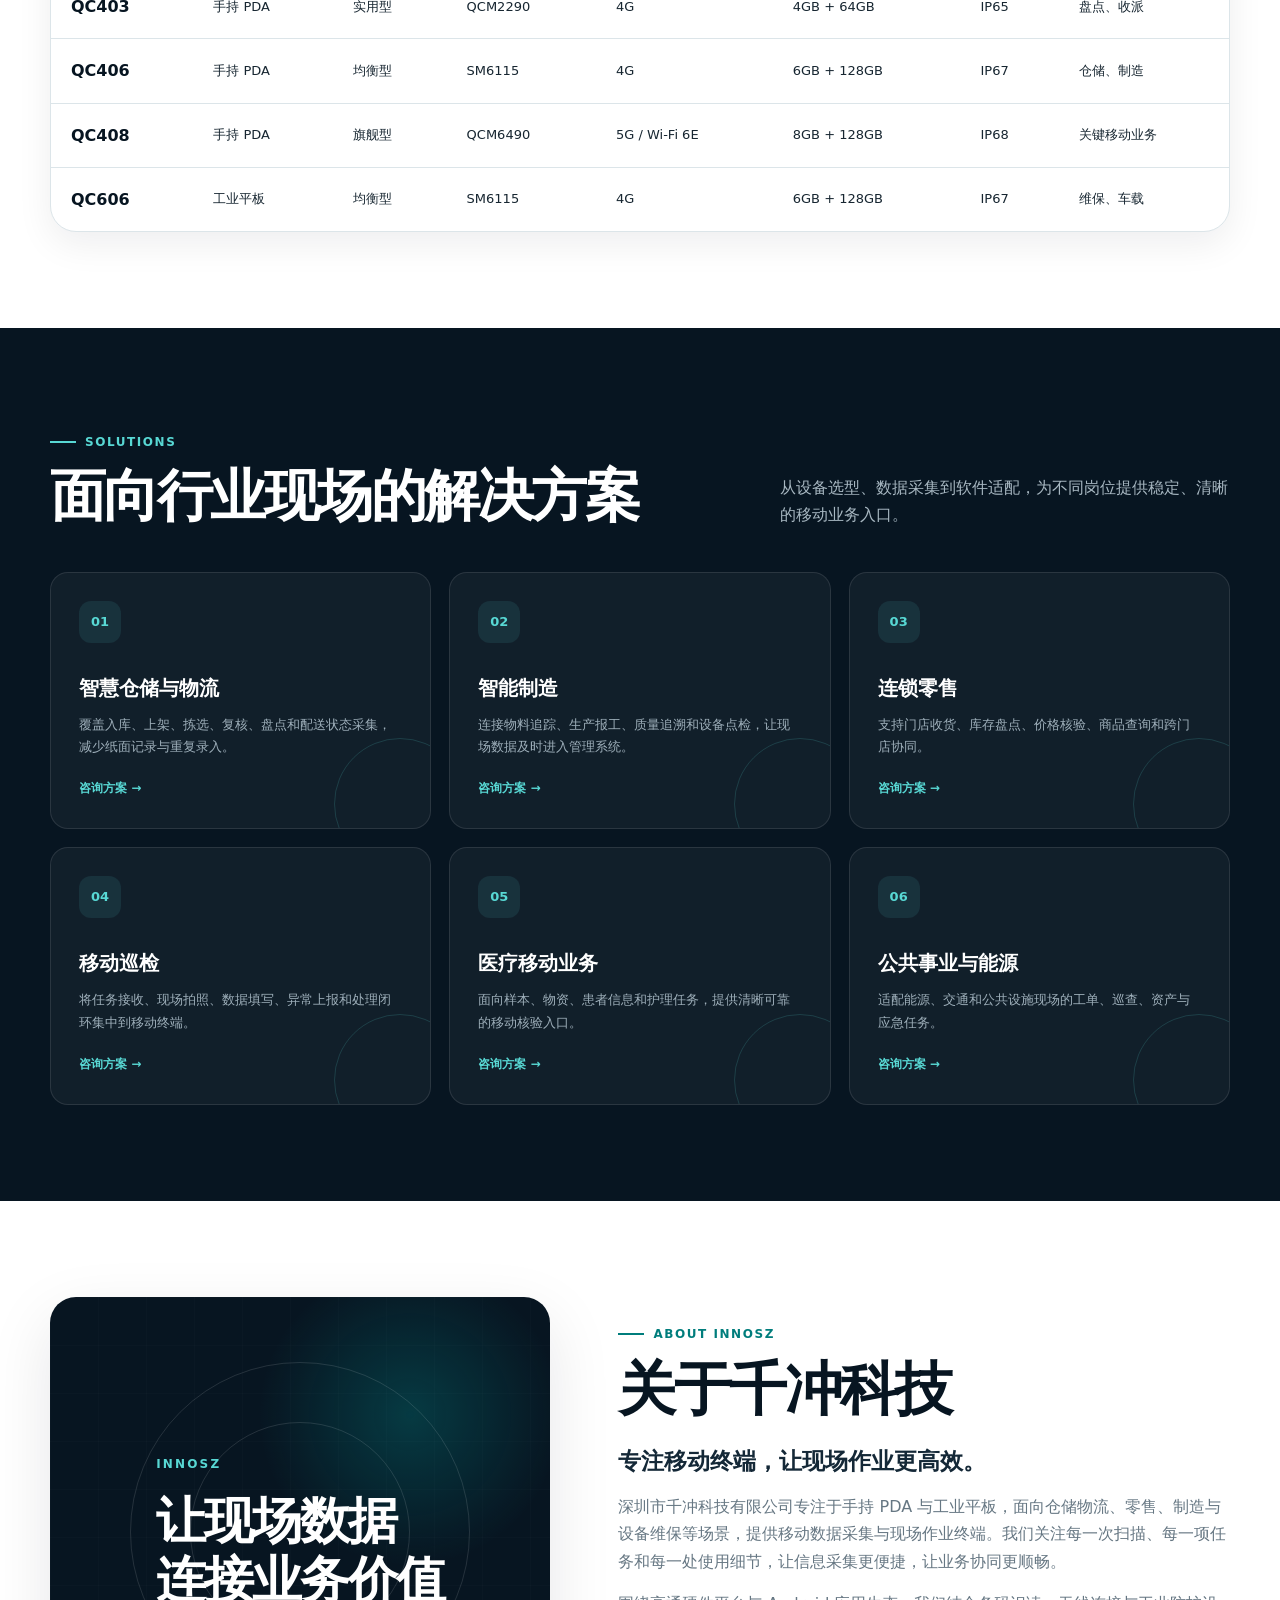
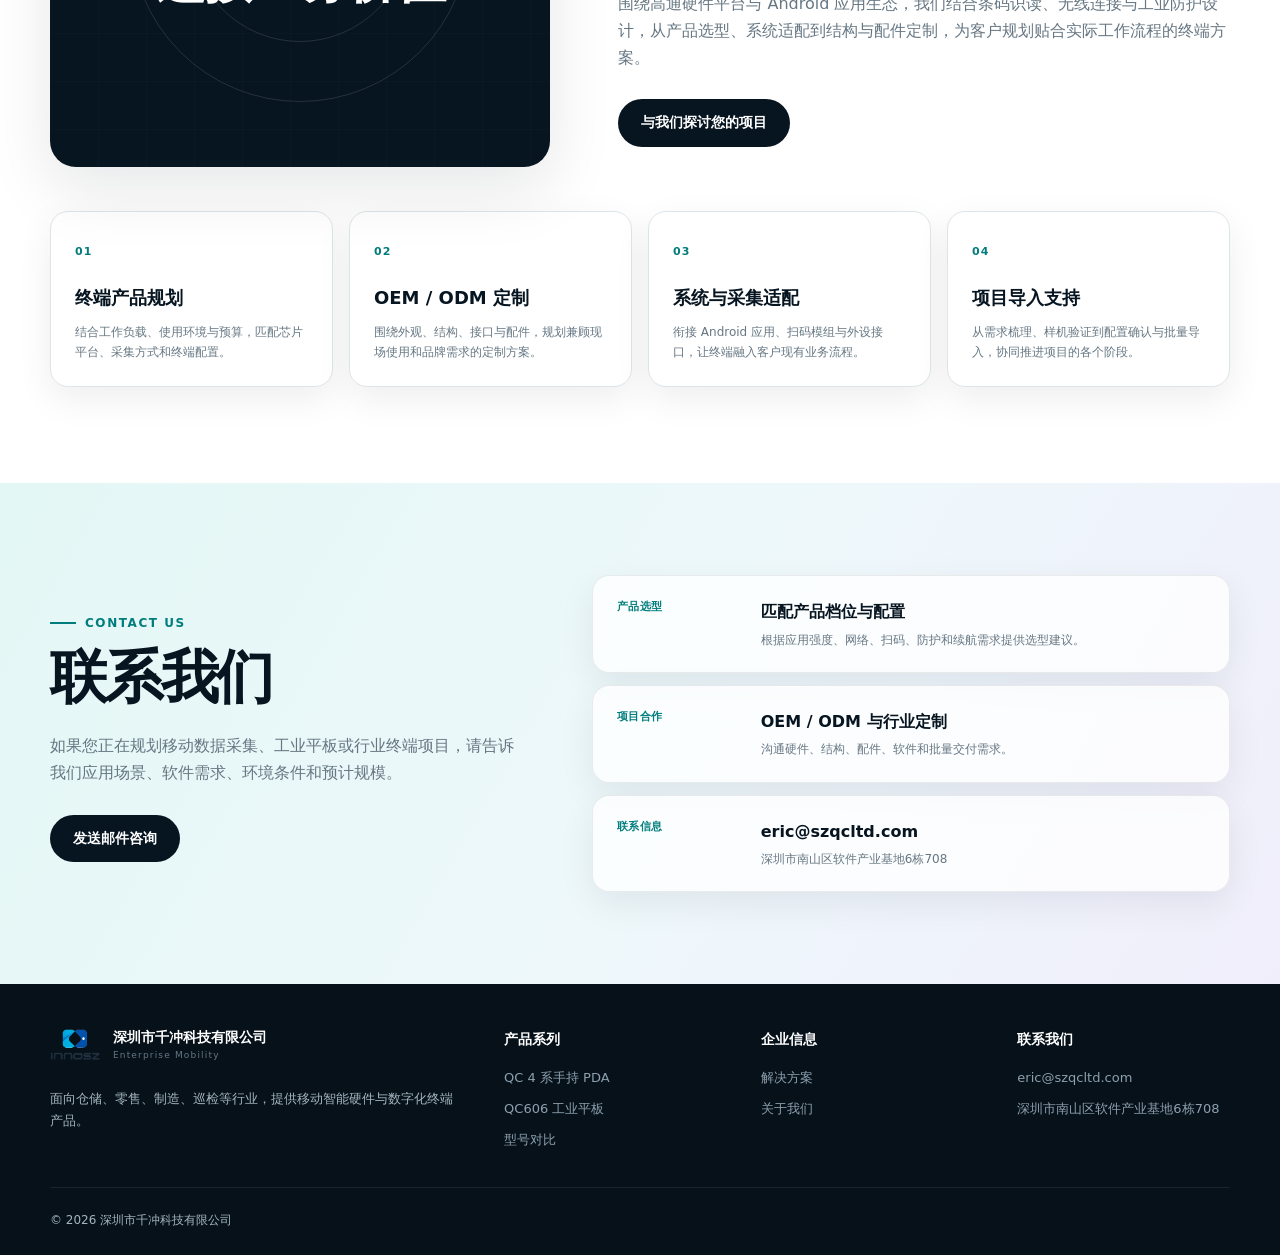
==== commit 585e09ea: "Publish updated QC Site" ====
--- a/index.html
+++ b/index.html
@@ -1,164 +1,228 @@
-<!DOCTYPE html>
-<html lang="en">
-<head>
-  <meta charset="UTF-8" />
-  <meta name="viewport" content="width=device-width, initial-scale=1.0" />
-  <title>INNOSZ | OEM Smart Terminals & Qualcomm-Based Devices</title>
-  <meta name="description" content="Shenzhen Qianchong Technology Co., Ltd. is an OEM smart terminal company providing Qualcomm-based Android handhelds, industrial terminals and embedded smart devices." />
-  <link rel="stylesheet" href="style.css" />
-</head>
-<body>
-  <header class="site-header">
-    <div class="container nav">
-      <a class="brand" href="index.html" aria-label="INNOSZ home">
-        <span class="brand-mark">IN</span><span class="brand-text">INNOSZ</span>
-      </a>
-      <nav class="menu" aria-label="Main navigation">
-        <a href="#products">Products</a>
-        <a href="#about">About</a>
-        <a href="#capability">OEM Capability</a>
-        <a href="#applications">Applications</a>
-        <a href="odm.html">ODM</a>
-        <a href="#contact">Contact</a>
-        <a class="lang-switch" href="cn.html">中文</a>
-      </nav>
-    </div>
-  </header>
-
-  <main>
-    <section class="hero product-hero">
-      <div class="container hero-grid">
-        <div class="hero-copy">
-          <p class="eyebrow">Shenzhen Qianchong Technology Co., Ltd.</p>
-          <h1>OEM smart terminals built on Qualcomm platforms.</h1>
-          <p class="lead">INNOSZ is positioned as an OEM company for Android smart terminals, industrial handhelds and embedded connected devices. We provide stable product references, flexible hardware options and practical engineering support for customer-branded devices.</p>
-          <div class="hero-actions">
-            <a class="btn btn-primary" href="#products">View Products</a>
-            <a class="btn btn-secondary" href="#contact">Contact Us</a>
-          </div>
-        </div>
-        <div class="hero-panel product-highlight" aria-label="OEM focus">
-          <div class="panel-title">OEM Focus</div>
-          <ul class="check-list">
-            <li>Customer-branded smart terminal products</li>
-            <li>Qualcomm-based Android device platforms</li>
-            <li>Industrial, retail and IoT application scenarios</li>
-            <li>Configuration, housing and accessory options</li>
-          </ul>
-        </div>
-      </div>
-    </section>
-
-    <section id="products" class="section section-light">
-      <div class="container">
-        <div class="section-title center">
-          <p class="section-tag">Products</p>
-          <h2>Representative OEM product series</h2>
-          <p class="section-intro">The following product concepts show typical OEM directions. Final specifications, certifications and availability should be confirmed by project.</p>
-        </div>
-        <div class="product-grid">
-          <article class="product-card">
-            <div class="product-media"><div class="device mock-phone"><span>SM6350</span></div></div>
-            <div class="product-body">
-              <p class="product-chip">SM6350 Platform</p>
-              <h3>Q8 Rugged Smart Handheld</h3>
-              <p>High-performance Android handheld for field service, mobile data collection, logistics and connected workforce applications.</p>
-              <ul>
-                <li>Large touchscreen handheld form factor</li>
-                <li>Optional scan, NFC, camera and wireless modules</li>
-                <li>Suitable for premium OEM terminal projects</li>
-              </ul>
-            </div>
-          </article>
-          <article class="product-card">
-            <div class="product-media"><div class="device mock-terminal"><span>QCM4290</span></div></div>
-            <div class="product-body">
-              <p class="product-chip">QCM4290 Platform</p>
-              <h3>A5 Industrial Android Terminal</h3>
-              <p>Balanced industrial terminal platform for retail, warehouse, inspection and enterprise IoT applications.</p>
-              <ul>
-                <li>Android-based terminal reference design</li>
-                <li>Configurable display, keypad and accessory options</li>
-                <li>Designed for mid-range OEM product programs</li>
-              </ul>
-            </div>
-          </article>
-          <article class="product-card">
-            <div class="product-media"><div class="device mock-gateway"><span>QCM2290</span></div></div>
-            <div class="product-body">
-              <p class="product-chip">QCM2290 Platform</p>
-              <h3>E3 Compact Smart Device</h3>
-              <p>Compact connected device platform for entry-level smart terminals, small displays, gateways and cost-sensitive IoT products.</p>
-              <ul>
-                <li>Compact Android / Linux device direction</li>
-                <li>Flexible I/O and wireless configuration options</li>
-                <li>Suitable for entry OEM smart hardware projects</li>
-              </ul>
-            </div>
-          </article>
-        </div>
-      </div>
-    </section>
-
-    <section id="about" class="section">
-      <div class="container two-column">
-        <div class="section-title left">
-          <p class="section-tag">About INNOSZ</p>
-          <h2>An OEM partner for Qualcomm-based smart hardware.</h2>
-        </div>
-        <div class="text-block">
-          <p>INNOSZ is operated by Shenzhen Qianchong Technology Co., Ltd. The company focuses on OEM smart terminal products and embedded connected devices based on Qualcomm platforms.</p>
-          <p>We support customer-branded product programs with product references, hardware configuration, Android/Linux system adaptation, board-level coordination and production-oriented engineering communication.</p>
-        </div>
-      </div>
-    </section>
-
-    <section id="capability" class="section section-light">
-      <div class="container">
-        <div class="section-title center">
-          <p class="section-tag">OEM Capability</p>
-          <h2>From reference product to customer-branded device</h2>
-          <p class="section-intro">Our homepage focuses on OEM supply and product delivery support. For deeper ODM development services, please visit the ODM page.</p>
-        </div>
-        <div class="service-grid">
-          <article class="service-card"><span>01</span><h3>Product Configuration</h3><p>Selection of platform, memory, storage, display, camera, scanner, wireless module and accessory options by project need.</p></article>
-          <article class="service-card"><span>02</span><h3>Customer Branding</h3><p>Support for customer logo, appearance details, packaging direction and market-specific product presentation.</p></article>
-          <article class="service-card"><span>03</span><h3>System Adaptation</h3><p>Android/Linux image configuration, peripheral adaptation, app environment setup and practical device bring-up support.</p></article>
-          <article class="service-card"><span>04</span><h3>Manufacturing Coordination</h3><p>Engineering coordination around prototype preparation, sample validation and production communication.</p></article>
-          <article class="service-card"><span>05</span><h3>Documentation Support</h3><p>Product information, specification drafts, user-facing materials and project documentation support after confirmation.</p></article>
-          <article class="service-card"><span>06</span><h3>After-Sales Engineering</h3><p>Issue analysis, software/hardware coordination and technical communication for customer product programs.</p></article>
-        </div>
-      </div>
-    </section>
-
-    <section id="applications" class="section">
-      <div class="container">
-        <div class="section-title center"><p class="section-tag">Applications</p><h2>Typical application scenarios</h2></div>
-        <div class="industry-row">
-          <span>Warehouse & logistics</span><span>Retail operations</span><span>Field service</span><span>Industrial inspection</span><span>IoT gateways</span><span>Smart display devices</span>
-        </div>
-      </div>
-    </section>
-
-    <section id="contact" class="section contact-section">
-      <div class="container">
-        <div class="section-title center">
-          <p class="section-tag">Contact</p><h2>Contact us for OEM smart terminal projects</h2>
-          <p class="section-intro">For customer-branded smart terminals and Qualcomm-based connected devices, please contact us to discuss product direction and configuration.</p>
-        </div>
-        <div class="contact-card"><dl>
-          <div><dt>Company</dt><dd>Shenzhen Qianchong Technology Co., Ltd.</dd></div>
-          <div><dt>Brand</dt><dd>INNOSZ</dd></div>
-          <div><dt>Website</dt><dd>www.innosz.com</dd></div>
-          <div><dt>Email</dt><dd>your-email@company.com</dd></div>
-          <div><dt>Phone / WhatsApp</dt><dd>Available upon request</dd></div>
-          <div><dt>Address</dt><dd>Shenzhen, Guangdong, China</dd></div>
-        </dl></div>
-      </div>
-    </section>
-  </main>
-
-  <footer class="site-footer"><div class="container footer-wrap"><p>© <span id="year"></span> INNOSZ · Shenzhen Qianchong Technology Co., Ltd.</p><a href="cn.html">中文版本</a></div></footer>
-  <script>document.getElementById('year').textContent = new Date().getFullYear();</script>
-</body>
-</html>
+<!DOCTYPE html>
+<html lang="zh-CN">
+<head>
+    <meta charset="UTF-8">
+    <meta name="viewport" content="width=device-width, initial-scale=1.0">
+    <meta name="description" content="深圳市千冲科技有限公司企业官网，介绍 QC 系列手持 PDA、工业平板、行业解决方案、公司介绍与联系信息。">
+    <title>千冲科技｜移动智能终端与行业解决方案</title>
+    <link rel="stylesheet" href="css/style.css">
+    <script src="js/translations-en.js" defer></script>
+    <script src="js/i18n.js" defer></script>
+</head>
+<body>
+    <header class="site-header">
+        <div class="container header-inner">
+            <a class="brand" href="index.html" aria-label="返回首页">
+                <img src="images/innosz_logo.png" alt="INNOSZ">
+                <span class="brand-copy">
+                    <strong>深圳市千冲科技有限公司</strong>
+                    <span>Enterprise Mobility</span>
+                </span>
+            </a>
+            <div class="language-switch" role="group" aria-label="Language" hidden>
+                <button type="button" data-language="zh-CN" lang="zh-CN" aria-pressed="true">中文</button>
+                <button type="button" data-language="en" lang="en" aria-pressed="false">EN</button>
+            </div><button class="menu-toggle" type="button" aria-label="打开导航" aria-expanded="false"><span></span></button>
+            <nav class="site-nav" aria-label="主导航">
+                <a href="#pda">产品中心</a>
+                <a href="#solutions">解决方案</a>
+                
+                <a href="#about">关于我们</a>
+                
+                <a class="button button--primary" href="#contact">联系我们</a>
+            </nav>
+        </div>
+    </header>
+
+    <main>
+        <section class="hero" id="matrix">
+            <div class="container hero-inner">
+                <div class="hero-copy">
+                    <span class="eyebrow" style="color:#58d8d4">QC PRODUCT MATRIX</span>
+                    <h1><span class="hero-line">为移动作业而生的</span><br><span class="hero-accent">智能终端矩阵</span></h1>
+                    <p>三档手持 PDA 与 SM6115 工业平板，覆盖高效数据采集和大屏现场协同，为仓储、零售、制造与巡检业务提供合适的设备选择。</p>
+                    <div class="hero-actions">
+                        <a class="button button--primary" href="#pda">浏览产品</a>
+                        <a class="button button--ghost" href="#compare">查看型号对比</a>
+                    </div>
+                    <div class="hero-stats" aria-label="产品矩阵概览">
+                        <div class="hero-stat"><strong>4</strong><span>核心产品型号</span></div>
+                        <div class="hero-stat"><strong>2</strong><span>移动终端形态</span></div>
+                        <div class="hero-stat"><strong>3</strong><span>PDA 性能档位</span></div>
+                    </div>
+                </div>
+                <div class="hero-visual" aria-label="QC406 手持 PDA 与 QC606 工业平板合照">
+                    <div class="visual-orbit"></div>
+                    <img class="product-render hero-render--matrix" src="images/products/lineups/matrix-406-606-v1.webp" width="1536" height="1024" alt="QC406 手持 PDA 与薄型 QC606 工业平板正面组合图" fetchpriority="high" decoding="async">
+                    <span class="floating-chip floating-chip--one">Qualcomm 平台</span>
+                    <span class="floating-chip floating-chip--two">Android 企业终端</span>
+                </div>
+            </div>
+        </section>
+
+        <section class="section" id="pda">
+            <div class="container">
+                <div class="section-heading">
+                    <div><span class="eyebrow">HANDHELD PDA</span><h2>QC 4 系手持 PDA</h2></div>
+                    <p>紧凑、坚固、易于携带，围绕扫码采集、实时连接和全天候移动作业构建。</p>
+                </div>
+                <div class="family-intro">
+                    <div class="family-visual family-visual--pda" aria-label="QC403、QC406 与 QC408 手持 PDA 产品图">
+                        <img class="product-render family-render--lineup" src="images/products/lineups/pda-fronts-v1.webp" width="1536" height="1024" alt="从左到右为 QC403、QC406、QC408，每款仅展示一个正面视角的 PDA 合照" loading="lazy" decoding="async">
+                    </div>
+                    <div class="family-copy">
+                        <span class="eyebrow">移动数据采集</span>
+                        <h3>一手掌握，现场数据即时流转</h3>
+                        <p>从基础盘点到 5G 关键业务，通过不同性能层级覆盖多种移动采集强度。</p>
+                        <ul class="check-list"><li>专业一维 / 二维扫码</li><li>工业级防护设计</li><li>可拆卸大容量电池</li><li>Android 企业应用生态</li></ul>
+                    </div>
+                </div>
+                <div class="product-grid">
+                    <a class="product-card" href="products/QC403/index.html">
+                        <div class="product-card-visual"><img class="product-render product-render--pda" src="images/products/qc403/hero-v7.webp" width="1254" height="1254" alt="QC403 深灰前后壳、窄银灰中框与青绿色按键的键盘式 PDA 概念图" loading="lazy" decoding="async"></div>
+                        <div class="product-card-body">
+                            <span class="tier-pill tier-pill--practical">实用型</span>
+                            <div class="product-card-title"><h3>QC403</h3><span class="chip-label">QCM2290</span></div>
+                            <p>触屏与实体按键结合，为仓储盘点、门店录入与快递收派提供可靠采集。</p>
+                            <div class="mini-features"><span>4G</span><span>4GB + 64GB</span><span>IP65</span></div>
+                            <span class="card-link">了解 QC403</span>
+                        </div>
+                    </a>
+                    <a class="product-card" href="products/QC406/index.html">
+                        <div class="product-card-visual"><img class="product-render product-render--pda" src="images/products/qc406/hero-v4.webp" width="1254" height="1254" alt="QC406 石墨灰机身、窄中框与小面积铜橙扫码键的正反面概念图" loading="lazy" decoding="async"></div>
+                        <div class="product-card-body">
+                            <span class="tier-pill tier-pill--balanced">均衡型</span>
+                            <div class="product-card-title"><h3>QC406</h3><span class="chip-label">SM6115</span></div>
+                            <p>SM6115 + Android 15，兼顾 4G 连接、专业扫码与现场防护。</p>
+                            <div class="mini-features"><span>4G</span><span>6GB + 128GB</span><span>IP67</span></div>
+                            <span class="card-link">了解 QC406</span>
+                        </div>
+                    </a>
+                    <a class="product-card" href="products/QC408/index.html">
+                        <div class="product-card-visual"><img class="product-render product-render--pda" src="images/products/qc408/hero-v2.webp" width="1254" height="1254" alt="QC408 银灰橙色手持 PDA 正反面概念图" loading="lazy" decoding="async"></div>
+                        <div class="product-card-body">
+                            <span class="tier-pill tier-pill--flagship">旗舰型</span>
+                            <div class="product-card-title"><h3>QC408</h3><span class="chip-label">QCM6490</span></div>
+                            <p>5G 旗舰移动终端，为复杂识读和关键业务提供更强处理能力。</p>
+                            <div class="mini-features"><span>5G</span><span>8GB + 128GB</span><span>IP68</span></div>
+                            <span class="card-link">了解 QC408</span>
+                        </div>
+                    </a>
+                </div>
+            </div>
+        </section>
+
+        <section class="section section--soft" id="tablet">
+            <div class="container">
+                <div class="section-heading">
+                    <div><span class="eyebrow">RUGGED TABLET</span><h2>QC606 工业平板</h2></div>
+                    <p>基于 Qualcomm SM6115 的中端工业平板，为制造、设备维保与车载作业提供均衡的大屏生产力。</p>
+                </div>
+                <a class="product-card product-card--featured" href="products/QC606/index.html">
+                    <div class="product-card-visual"><img class="product-render product-render--tablet" src="images/products/qc606/hero-v4.webp" width="1254" height="1254" alt="QC606 SM6115 薄型工业平板概念图" loading="lazy" decoding="async"></div>
+                    <div class="product-card-body">
+                        <span class="tier-pill tier-pill--balanced">均衡型 · 中端工业平板</span>
+                        <div class="product-card-title"><h3>QC606</h3><span class="chip-label">Qualcomm SM6115</span></div>
+                        <p>10.1 英寸 FHD 屏幕，清晰呈现工单、图纸和设备数据。兼顾现场多任务、移动连接与可靠防护，适合制造、维保和车载应用。</p>
+                        <div class="mini-features"><span>SM6115</span><span>4G</span><span>6GB + 128GB</span><span>IP67</span></div>
+                        <ul class="check-list"><li>10.1 英寸 FHD 触控屏</li><li>8000mAh 电池与快充</li><li>可选专业二维扫码模组</li><li>适配车载与巡检配件</li></ul>
+                        <span class="card-link">了解 QC606</span>
+                    </div>
+                </a>
+            </div>
+        </section>
+
+        <section class="section" id="compare">
+            <div class="container">
+                <div class="section-heading">
+                    <div><span class="eyebrow">MODEL COMPARISON</span><h2>快速找到合适型号</h2></div>
+                    <p>三档手持 PDA 与 SM6115 工业平板，便于按处理性能、屏幕尺寸和作业方式进行选型。</p>
+                </div>
+                <div class="comparison-wrap">
+                    <table class="comparison-table">
+                        <thead><tr><th>型号</th><th>形态</th><th>档位</th><th>芯片平台</th><th>网络</th><th>建议内存</th><th>防护</th><th>推荐场景</th></tr></thead>
+                        <tbody>
+                            <tr><td>QC403</td><td>手持 PDA</td><td>实用型</td><td>QCM2290</td><td>4G</td><td>4GB + 64GB</td><td>IP65</td><td>盘点、收派</td></tr>
+                            <tr><td>QC406</td><td>手持 PDA</td><td>均衡型</td><td>SM6115</td><td>4G</td><td>6GB + 128GB</td><td>IP67</td><td>仓储、制造</td></tr>
+                            <tr><td>QC408</td><td>手持 PDA</td><td>旗舰型</td><td>QCM6490</td><td>5G / Wi-Fi 6E</td><td>8GB + 128GB</td><td>IP68</td><td>关键移动业务</td></tr>
+                            <tr><td>QC606</td><td>工业平板</td><td>均衡型</td><td>SM6115</td><td>4G</td><td>6GB + 128GB</td><td>IP67</td><td>维保、车载</td></tr>
+                        </tbody>
+                    </table>
+                </div>
+            </div>
+        </section>
+
+        <section class="section section--dark" id="solutions">
+            <div class="container">
+                <div class="section-heading">
+                    <div><span class="eyebrow" style="color:#58d8d4">SOLUTIONS</span><h2>面向行业现场的解决方案</h2></div>
+                    <p>从设备选型、数据采集到软件适配，为不同岗位提供稳定、清晰的移动业务入口。</p>
+                </div>
+                <div class="industry-grid">
+                    <article class="industry-card"><span class="industry-icon">01</span><h3>智慧仓储与物流</h3><p>覆盖入库、上架、拣选、复核、盘点和配送状态采集，减少纸面记录与重复录入。</p><a class="solution-link" href="#contact">咨询方案 →</a></article>
+                    <article class="industry-card"><span class="industry-icon">02</span><h3>智能制造</h3><p>连接物料追踪、生产报工、质量追溯和设备点检，让现场数据及时进入管理系统。</p><a class="solution-link" href="#contact">咨询方案 →</a></article>
+                    <article class="industry-card"><span class="industry-icon">03</span><h3>连锁零售</h3><p>支持门店收货、库存盘点、价格核验、商品查询和跨门店协同。</p><a class="solution-link" href="#contact">咨询方案 →</a></article>
+                    <article class="industry-card"><span class="industry-icon">04</span><h3>移动巡检</h3><p>将任务接收、现场拍照、数据填写、异常上报和处理闭环集中到移动终端。</p><a class="solution-link" href="#contact">咨询方案 →</a></article>
+                    <article class="industry-card"><span class="industry-icon">05</span><h3>医疗移动业务</h3><p>面向样本、物资、患者信息和护理任务，提供清晰可靠的移动核验入口。</p><a class="solution-link" href="#contact">咨询方案 →</a></article>
+                    <article class="industry-card"><span class="industry-icon">06</span><h3>公共事业与能源</h3><p>适配能源、交通和公共设施现场的工单、巡查、资产与应急任务。</p><a class="solution-link" href="#contact">咨询方案 →</a></article>
+                </div>
+            </div>
+        </section>
+
+        <section class="section" id="about">
+            <div class="container">
+                <div class="about-company-grid">
+                    <div class="about-visual">
+                        <span class="about-orbit about-orbit--one"></span>
+                        <span class="about-orbit about-orbit--two"></span>
+                        <div class="about-mark"><small>INNOSZ</small><strong>让现场数据<br>连接业务价值</strong></div>
+                    </div>
+                    <div class="about-copy">
+                        <span class="eyebrow">ABOUT INNOSZ</span>
+                        <h2>关于千冲科技</h2>
+                        <p class="about-lead">专注移动终端，让现场作业更高效。</p>
+                        <p>深圳市千冲科技有限公司专注于手持 PDA 与工业平板，面向仓储物流、零售、制造与设备维保等场景，提供移动数据采集与现场作业终端。我们关注每一次扫描、每一项任务和每一处使用细节，让信息采集更便捷，让业务协同更顺畅。</p>
+                        <p>围绕高通硬件平台与 Android 应用生态，我们结合条码识读、无线连接与工业防护设计，从产品选型、系统适配到结构与配件定制，为客户规划贴合实际工作流程的终端方案。</p>
+                        <a class="button button--dark" href="#contact">与我们探讨您的项目</a>
+                    </div>
+                </div>
+                <div class="capability-grid">
+                    <article class="capability-card"><span>01</span><h3>终端产品规划</h3><p>结合工作负载、使用环境与预算，匹配芯片平台、采集方式和终端配置。</p></article>
+                    <article class="capability-card"><span>02</span><h3>OEM / ODM 定制</h3><p>围绕外观、结构、接口与配件，规划兼顾现场使用和品牌需求的定制方案。</p></article>
+                    <article class="capability-card"><span>03</span><h3>系统与采集适配</h3><p>衔接 Android 应用、扫码模组与外设接口，让终端融入客户现有业务流程。</p></article>
+                    <article class="capability-card"><span>04</span><h3>项目导入支持</h3><p>从需求梳理、样机验证到配置确认与批量导入，协同推进项目的各个阶段。</p></article>
+                </div>
+            </div>
+        </section>
+
+
+        <section class="contact-section" id="contact">
+            <div class="container contact-grid">
+                <div class="contact-copy"><span class="eyebrow">CONTACT US</span><h2>联系我们</h2><p>如果您正在规划移动数据采集、工业平板或行业终端项目，请告诉我们应用场景、软件需求、环境条件和预计规模。</p><a class="button button--dark" href="mailto:eric@szqcltd.com">发送邮件咨询</a></div>
+                <div class="contact-cards">
+                    <article><span>产品选型</span><strong>匹配产品档位与配置</strong><p>根据应用强度、网络、扫码、防护和续航需求提供选型建议。</p></article>
+                    <article><span>项目合作</span><strong>OEM / ODM 与行业定制</strong><p>沟通硬件、结构、配件、软件和批量交付需求。</p></article>
+                    <article><span>联系信息</span><strong>eric@szqcltd.com</strong><p>深圳市南山区软件产业基地6栋708</p></article>
+                </div>
+            </div>
+        </section>
+    </main>
+
+    <footer class="site-footer">
+        <div class="container">
+            <div class="footer-main">
+                <div class="footer-about">
+                    <a class="brand" href="index.html"><img src="images/innosz_logo.png" alt="INNOSZ"><span class="brand-copy"><strong>深圳市千冲科技有限公司</strong><span>Enterprise Mobility</span></span></a>
+                    <p>面向仓储、零售、制造、巡检等行业，提供移动智能硬件与数字化终端产品。</p>
+                </div>
+                <div class="footer-col"><h3>产品系列</h3><a href="#pda">QC 4 系手持 PDA</a><a href="#tablet">QC606 工业平板</a><a href="#compare">型号对比</a></div>
+                <div class="footer-col"><h3>企业信息</h3><a href="#solutions">解决方案</a><a href="#about">关于我们</a></div>
+                <div class="footer-col"><h3>联系我们</h3><a href="mailto:eric@szqcltd.com">eric@szqcltd.com</a><span>深圳市南山区软件产业基地6栋708</span></div>
+            </div>
+            <div class="footer-bottom"><span>© <span data-current-year>2026</span> 深圳市千冲科技有限公司</span></div>
+        </div>
+    </footer>
+    <script src="js/products.js"></script>
+    <script src="js/main.js"></script>
+</body>
+</html>
--- a/css/style.css
+++ b/css/style.css
@@ -0,0 +1,368 @@
+:root {
+    --ink: #071521;
+    --ink-2: #142837;
+    --paper: #fff;
+    --soft: #f3f7f9;
+    --text: #172631;
+    --muted: #667783;
+    --line: #dce5e9;
+    --accent: #00a7a5;
+    --accent-dark: #007d7c;
+    --practical: #2d7dd2;
+    --balanced: #009f7f;
+    --flagship: #7953c6;
+    --shadow: 0 22px 65px rgba(7, 21, 33, .1);
+    --shadow-soft: 0 12px 36px rgba(7, 21, 33, .07);
+    --radius: 26px;
+    --container: 1180px;
+}
+
+* { box-sizing: border-box; margin: 0; padding: 0; }
+html { scroll-behavior: smooth; scroll-padding-top: 140px; }
+body {
+    min-width: 320px;
+    overflow-x: hidden;
+    color: var(--text);
+    background: var(--paper);
+    font: 400 16px/1.7 "Microsoft YaHei", "PingFang SC", system-ui, sans-serif;
+    -webkit-font-smoothing: antialiased;
+}
+body.product-page { background: var(--soft); }
+img { display: block; max-width: 100%; }
+a { color: inherit; text-decoration: none; }
+button { font: inherit; }
+:focus-visible { outline: 3px solid rgba(0, 167, 165, .35); outline-offset: 4px; }
+.container { width: min(calc(100% - 40px), var(--container)); margin-inline: auto; }
+.section { padding: 96px 0; }
+.section--soft { background: var(--soft); }
+.section--dark { color: #fff; background: var(--ink); }
+.eyebrow {
+    display: inline-flex; align-items: center; gap: 9px;
+    color: var(--accent-dark); font-size: 12px; font-weight: 900;
+    letter-spacing: .13em; text-transform: uppercase;
+}
+.eyebrow::before { width: 26px; height: 2px; background: currentColor; content: ""; }
+.section-heading {
+    display: grid; grid-template-columns: minmax(0, 1fr) minmax(260px, 450px);
+    gap: 50px; align-items: end; margin-bottom: 44px;
+}
+.section-heading h2, .product-section-heading h2 {
+    margin-top: 12px; color: var(--ink); font-size: clamp(34px, 5vw, 56px);
+    line-height: 1.14; letter-spacing: -.045em;
+}
+.section-heading p, .product-section-heading p { color: var(--muted); }
+.section--dark .section-heading h2, .section--dark .product-section-heading h2 { color: #fff; }
+.section--dark .section-heading p, .section--dark .product-section-heading p { color: #a8b8c2; }
+.product-section-heading { max-width: 740px; margin-bottom: 40px; }
+
+/* Header */
+.site-header {
+    position: sticky; top: 0; z-index: 100;
+    border-bottom: 1px solid rgba(220, 229, 233, .85);
+    background: rgba(255, 255, 255, .94); backdrop-filter: blur(16px);
+}
+.header-inner { display: flex; min-height: 76px; align-items: center; gap: 30px; }
+.brand { display: inline-flex; flex-shrink: 0; align-items: center; gap: 13px; }
+.brand img { width: auto; height: 34px; object-fit: contain; }
+.brand-copy { display: grid; line-height: 1.2; }
+.brand-copy strong { color: var(--ink); font-size: 14px; }
+.brand-copy span { margin-top: 4px; color: var(--muted); font-size: 9px; letter-spacing: .13em; }
+.site-nav { display: flex; margin-left: auto; align-items: center; gap: 18px; }
+.site-nav > a:not(.button) { color: #42535f; font-size: 13px; font-weight: 800; white-space: nowrap; }
+.site-nav > a:not(.button):hover { color: var(--accent-dark); }
+.language-switch {
+    display: inline-flex; flex-shrink: 0; order: 2; gap: 2px; padding: 3px;
+    border: 1px solid var(--line); border-radius: 999px; background: var(--soft);
+}
+.language-switch[hidden] { display: none; }
+.language-switch button {
+    min-width: 37px; min-height: 34px; padding: 4px 8px; border: 0; border-radius: 999px;
+    background: transparent; color: var(--muted); font-size: 12px; font-weight: 800; cursor: pointer;
+}
+.language-switch button[aria-pressed="true"] { color: #fff; background: var(--accent-dark); }
+.header-inner > .site-nav { order: 1; }
+.header-inner > .menu-toggle { order: 3; }
+html[lang="en"] .header-inner { gap: 18px; }
+html[lang="en"] .brand-copy strong { max-width: 225px; line-height: 1.3; }
+html[lang="en"] .hero-copy h1 { font-size: clamp(38px,4.3vw,60px); }
+html[lang="en"] .hero-copy h1 .hero-line { white-space: normal; }
+html[lang="en"] h2, html[lang="en"] h3 { overflow-wrap: break-word; }
+.menu-toggle {
+    display: none; width: 44px; height: 44px; margin-left: auto;
+    border: 1px solid var(--line); border-radius: 50%; background: #fff; color: var(--ink); cursor: pointer;
+}
+.menu-toggle span, .menu-toggle::before, .menu-toggle::after {
+    display: block; width: 18px; height: 2px; margin: 4px auto; background: currentColor; content: "";
+}
+.button {
+    display: inline-flex; min-height: 46px; align-items: center; justify-content: center; gap: 8px;
+    padding: 11px 22px; border: 1px solid transparent; border-radius: 999px;
+    font-size: 14px; font-weight: 900; transition: transform .18s ease, background .18s ease;
+}
+.button:hover { transform: translateY(-2px); }
+.button--primary { color: #fff; background: var(--accent); box-shadow: 0 12px 30px rgba(0, 167, 165, .22); }
+.button--primary:hover { background: var(--accent-dark); }
+.button--dark { color: #fff; background: var(--ink); }
+.button--ghost { border-color: var(--line); color: var(--ink); background: rgba(255, 255, 255, .75); }
+.button--light { color: var(--ink); background: #fff; }
+
+/* Model-generated product assets */
+.product-render {
+    position: relative; z-index: 2; width: 100%; height: 100%; object-fit: contain;
+    filter: drop-shadow(0 22px 24px rgba(0, 0, 0, .3));
+}
+
+/* Homepage */
+.hero {
+    position: relative; overflow: hidden; min-height: 720px; color: #fff;
+    background: radial-gradient(circle at 78% 22%,rgba(0,198,193,.18),transparent 28%), radial-gradient(circle at 15% 75%,rgba(45,125,210,.16),transparent 32%), var(--ink);
+}
+.hero::before {
+    position: absolute; inset: 0; opacity: .16; content: "";
+    background-image: linear-gradient(rgba(255,255,255,.08) 1px,transparent 1px), linear-gradient(90deg,rgba(255,255,255,.08) 1px,transparent 1px);
+    background-size: 72px 72px; mask-image: linear-gradient(to bottom,black,transparent 86%);
+}
+.hero-inner {
+    position: relative; z-index: 1; display: grid; min-height: 720px;
+    grid-template-columns: minmax(0,1.15fr) minmax(420px,.85fr); gap: 48px; align-items: center; padding: 90px 0 76px;
+}
+.hero-copy h1 { max-width: 780px; margin: 18px 0 24px; font-size: clamp(46px,5.4vw,70px); line-height: 1.02; letter-spacing: -.055em; }
+.hero-copy h1 .hero-line { display: inline-block; white-space: nowrap; }
+.hero-copy h1 .hero-accent { color: #58d8d4; }
+.hero-copy > p { max-width: 620px; color: #b8c7d1; font-size: clamp(17px,2vw,20px); }
+.hero-actions { display: flex; flex-wrap: wrap; gap: 14px; margin-top: 32px; }
+.hero .button--ghost { border-color: rgba(255,255,255,.22); color: #fff; background: rgba(255,255,255,.06); }
+.hero-stats { display: flex; flex-wrap: wrap; gap: 28px; margin-top: 50px; }
+.hero-stat { min-width: 116px; }
+.hero-stat strong { display: block; font-size: 28px; line-height: 1; }
+.hero-stat span { display: block; margin-top: 8px; color: #8295a3; font-size: 12px; }
+.hero-visual { position: relative; display: grid; min-height: 520px; place-items: center; }
+.visual-orbit {
+    position: absolute; top: 50%; left: 50%; width: 470px; height: 470px;
+    border: 1px solid rgba(255,255,255,.13); border-radius: 50%; transform: translate(-50%,-50%);
+}
+.visual-orbit::before, .visual-orbit::after { position: absolute; border: 1px solid rgba(255,255,255,.08); border-radius: inherit; content: ""; }
+.visual-orbit::before { inset: 42px; } .visual-orbit::after { inset: 96px; }
+.hero-render--matrix { width: 100%; height: 480px; }
+.floating-chip {
+    position: absolute; z-index: 5; display: flex; align-items: center; gap: 10px; padding: 12px 16px;
+    border: 1px solid rgba(255,255,255,.16); border-radius: 99px; color: #dce8ed;
+    background: rgba(14,34,48,.84); box-shadow: 0 16px 40px rgba(0,0,0,.25); backdrop-filter: blur(12px); font-size: 12px; font-weight: 800;
+}
+.floating-chip::before { width: 8px; height: 8px; border-radius: 50%; background: #58d8d4; box-shadow: 0 0 0 5px rgba(88,216,212,.13); content: ""; }
+.floating-chip--one { top: 30px; right: 20px; } .floating-chip--two { bottom: 28px; left: 18px; }
+.family-intro {
+    display: grid; grid-template-columns: 1.2fr .8fr; gap: 48px; align-items: center;
+    margin-bottom: 36px; padding: 28px; border: 1px solid var(--line); border-radius: var(--radius); background: #fff;
+}
+.family-visual {
+    position: relative; display: grid; min-height: 300px; place-items: center; overflow: hidden;
+    border-radius: 22px; background: radial-gradient(circle at 70% 30%,rgba(0,167,165,.17),transparent 33%), var(--ink);
+}
+.family-visual .product-render { width: min(100%, 340px); height: 300px; }
+.family-visual .product-render--tablet { width: min(100%, 400px); }
+.family-visual--pda { min-height: 340px; padding: 12px; }
+.family-visual--pda .family-render--lineup { width: 100%; height: auto; max-height: 340px; }
+.family-copy h3 { margin: 12px 0 16px; color: var(--ink); font-size: clamp(30px,4vw,46px); line-height: 1.1; }
+.family-copy > p { color: var(--muted); }
+.check-list { display: grid; grid-template-columns: repeat(2,minmax(0,1fr)); gap: 12px 20px; margin-top: 24px; list-style: none; }
+.check-list li { position: relative; padding-left: 24px; color: #364957; font-size: 14px; font-weight: 800; }
+.check-list li::before { position: absolute; top: .55em; left: 0; width: 11px; height: 6px; border-bottom: 2px solid var(--accent); border-left: 2px solid var(--accent); content: ""; transform: rotate(-45deg); }
+.product-grid { display: grid; grid-template-columns: repeat(3,minmax(0,1fr)); gap: 22px; }
+.product-card {
+    display: flex; min-height: 430px; flex-direction: column; overflow: hidden;
+    border: 1px solid var(--line); border-radius: var(--radius); background: #fff; box-shadow: var(--shadow-soft);
+    transition: transform .2s ease, box-shadow .2s ease, border-color .2s ease;
+}
+.product-card:hover { border-color: rgba(0,167,165,.4); box-shadow: var(--shadow); transform: translateY(-7px); }
+.product-card-visual { position: relative; display: grid; height: 250px; min-height: 250px; padding: 16px; place-items: center; overflow: hidden; background: linear-gradient(145deg,#102637,#071521); }
+.product-card-visual::before { position: absolute; width: 220px; height: 220px; border: 1px solid rgba(255,255,255,.08); border-radius: 50%; content: ""; }
+.product-card-visual .product-render { min-height: 0; }
+.product-card-body { display: flex; flex: 1; flex-direction: column; padding: 25px; }
+.tier-pill { display: inline-flex; width: fit-content; padding: 6px 12px; border-radius: 99px; font-size: 11px; font-weight: 900; letter-spacing: .07em; }
+.tier-pill--practical { color: #195994; background: #e9f3fd; }
+.tier-pill--balanced { color: #00735d; background: #e4f8f2; }
+.tier-pill--flagship { color: #6140a4; background: #f0eafb; }
+.product-card-title { display: flex; align-items: center; justify-content: space-between; gap: 16px; margin-top: 16px; }
+.product-card-title h3 { color: var(--ink); font-size: 28px; line-height: 1; }
+.chip-label { color: var(--accent-dark); font-size: 11px; font-weight: 900; }
+.product-card-body > p { margin-top: 15px; color: var(--muted); font-size: 14px; }
+.mini-features { display: flex; flex-wrap: wrap; gap: 7px; margin-top: 18px; }
+.mini-features span { padding: 5px 9px; border-radius: 8px; color: #4c5f6b; background: var(--soft); font-size: 11px; font-weight: 800; }
+.card-link { display: inline-flex; margin-top: auto; padding-top: 22px; align-items: center; gap: 8px; color: var(--ink); font-size: 14px; font-weight: 900; }
+.card-link::after { content: "→"; transition: transform .18s ease; } .product-card:hover .card-link::after { transform: translateX(5px); }
+.product-card--featured { display: grid; grid-template-columns: .95fr 1.05fr; min-height: 400px; }
+.product-card--featured .product-card-visual { height: 100%; min-height: 400px; padding: 32px; }
+.product-card--featured .product-card-visual .product-render { width: 100%; max-width: 480px; height: 340px; }
+.product-card--featured .product-card-body { min-width: 0; padding: 38px; }
+.product-card--featured .product-card-title h3 { font-size: 42px; }
+.product-card--featured .chip-label { font-size: 12px; }
+.product-card--featured .check-list { gap: 10px 18px; }
+.product-card--featured .check-list li { font-size: 12px; }
+.tablet-spec-link { margin-top: 24px; }
+.comparison-wrap { overflow-x: auto; border: 1px solid var(--line); border-radius: var(--radius); background: #fff; box-shadow: var(--shadow-soft); }
+.comparison-table { width: 100%; min-width: 930px; border-collapse: collapse; }
+.comparison-table th, .comparison-table td { padding: 18px 20px; border-bottom: 1px solid var(--line); text-align: left; font-size: 13px; }
+.comparison-table th { color: #fff; background: var(--ink-2); font-size: 12px; letter-spacing: .05em; }
+.comparison-table td:first-child { color: var(--ink); font-size: 16px; font-weight: 900; }
+.comparison-table tr:last-child td { border-bottom: 0; } .comparison-table tbody tr:hover { background: #f7fbfb; }
+.industry-grid, .scenario-grid { display: grid; grid-template-columns: repeat(3,minmax(0,1fr)); gap: 18px; }
+.industry-card, .scenario-card { position: relative; min-height: 205px; overflow: hidden; padding: 28px; border: 1px solid rgba(255,255,255,.1); border-radius: 18px; background: rgba(255,255,255,.045); }
+.industry-card::after, .scenario-card::after { position: absolute; right: -36px; bottom: -42px; width: 130px; height: 130px; border: 1px solid rgba(88,216,212,.17); border-radius: 50%; content: ""; }
+.industry-icon, .feature-icon, .scenario-number { display: grid; width: 42px; height: 42px; place-items: center; border-radius: 12px; color: #58d8d4; background: rgba(88,216,212,.1); font-size: 13px; font-weight: 900; }
+.industry-card h3, .scenario-card h3 { margin-top: 28px; color: #fff; font-size: 20px; }
+.industry-card p, .scenario-card p { margin-top: 9px; color: #9eafba; font-size: 13px; }
+.solution-link { display: inline-flex; margin-top: 20px; color: #58d8d4; font-size: 12px; font-weight: 900; }
+.solution-link:hover { color: #fff; }
+
+/* Corporate homepage */
+.about-company-grid { display: grid; grid-template-columns: .9fr 1.1fr; gap: 68px; align-items: center; }
+.about-visual {
+    position: relative; display: grid; min-height: 470px; place-items: center; overflow: hidden;
+    border-radius: var(--radius); color: #fff;
+    background: radial-gradient(circle at 72% 25%,rgba(0,190,186,.22),transparent 30%), var(--ink);
+    box-shadow: var(--shadow);
+}
+.about-visual::before {
+    position: absolute; inset: 0; opacity: .2; content: "";
+    background-image: linear-gradient(rgba(255,255,255,.08) 1px,transparent 1px), linear-gradient(90deg,rgba(255,255,255,.08) 1px,transparent 1px);
+    background-size: 48px 48px;
+}
+.about-orbit { position: absolute; border: 1px solid rgba(255,255,255,.12); border-radius: 50%; }
+.about-orbit--one { width: 340px; height: 340px; }
+.about-orbit--two { width: 220px; height: 220px; }
+.about-mark { position: relative; z-index: 2; padding: 34px; }
+.about-mark small { display: block; color: #58d8d4; font-size: 12px; font-weight: 900; letter-spacing: .18em; }
+.about-mark strong { display: block; margin-top: 18px; font-size: clamp(34px,4vw,50px); line-height: 1.18; letter-spacing: -.04em; }
+.about-copy h2, .contact-copy h2 { margin: 12px 0 22px; color: var(--ink); font-size: clamp(36px,5vw,58px); line-height: 1.12; letter-spacing: -.045em; }
+.about-copy p { margin-top: 15px; color: var(--muted); }
+.about-copy .about-lead { color: var(--ink-2); font-size: clamp(19px,2vw,23px); font-weight: 700; line-height: 1.5; }
+.about-copy .button { margin-top: 28px; }
+.capability-grid { display: grid; grid-template-columns: repeat(4,minmax(0,1fr)); gap: 16px; margin-top: 44px; }
+.capability-card { padding: 24px; border: 1px solid var(--line); border-radius: 18px; background: #fff; box-shadow: var(--shadow-soft); }
+.capability-card > span { color: var(--accent-dark); font-size: 11px; font-weight: 900; letter-spacing: .1em; }
+.capability-card h3 { margin-top: 20px; color: var(--ink); font-size: 18px; }
+.capability-card p { margin-top: 8px; color: var(--muted); font-size: 12px; }
+.contact-section { padding: 92px 0; background: linear-gradient(120deg,#e3f7f5,#eef8fb 55%,#f0eefb); }
+.contact-grid { display: grid; grid-template-columns: .85fr 1.15fr; gap: 70px; align-items: center; }
+.contact-copy p { max-width: 540px; color: var(--muted); }
+.contact-copy .button { margin-top: 28px; }
+.contact-cards { display: grid; gap: 12px; }
+.contact-cards article { display: grid; grid-template-columns: 120px 1fr; gap: 4px 24px; padding: 22px 24px; border: 1px solid rgba(7,21,33,.08); border-radius: 17px; background: rgba(255,255,255,.78); box-shadow: var(--shadow-soft); }
+.contact-cards article > span { grid-row: 1 / 3; color: var(--accent-dark); font-size: 11px; font-weight: 900; letter-spacing: .05em; }
+.contact-cards strong { color: var(--ink); font-size: 16px; }
+.contact-cards p { color: var(--muted); font-size: 12px; }
+.cta { padding: 76px 0; background: linear-gradient(120deg,#dff6f4,#eef8fb 56%,#eef0fb); }
+.cta-inner { display: flex; align-items: center; justify-content: space-between; gap: 40px; }
+.cta h2 { max-width: 720px; color: var(--ink); font-size: clamp(32px,5vw,54px); line-height: 1.15; letter-spacing: -.04em; }
+.cta p { max-width: 620px; margin-top: 14px; color: var(--muted); }
+
+/* Footer */
+.site-footer { padding: 44px 0 24px; color: #a5b5bf; background: #06111a; }
+.footer-main { display: grid; grid-template-columns: 1.35fr .7fr .7fr .7fr; gap: 44px; padding-bottom: 36px; }
+.site-footer .brand-copy strong { color: #fff; }
+.footer-about p { max-width: 490px; margin-top: 18px; font-size: 13px; }
+.footer-col h3 { margin-bottom: 15px; color: #fff; font-size: 14px; }
+.footer-col a, .footer-col span { display: block; margin-top: 9px; color: #8da0ad; font-size: 13px; }
+.footer-col a:hover { color: #58d8d4; }
+.footer-bottom { display: flex; padding-top: 22px; border-top: 1px solid rgba(255,255,255,.08); align-items: center; justify-content: space-between; gap: 20px; font-size: 12px; }
+
+/* Product pages */
+.product-hero {
+    position: relative; overflow: hidden; padding: 82px 0 94px; color: #fff;
+    background: radial-gradient(circle at 80% 20%,rgba(0,167,165,.2),transparent 30%), var(--ink);
+}
+.product-hero::after { position: absolute; right: -12vw; bottom: -36vw; width: 70vw; height: 70vw; border: 1px solid rgba(255,255,255,.06); border-radius: 50%; content: ""; }
+.breadcrumbs { position: relative; z-index: 2; display: flex; flex-wrap: wrap; gap: 8px; margin-bottom: 44px; color: #8fa2af; font-size: 12px; }
+.breadcrumbs a:hover { color: #fff; }
+.product-hero-grid { position: relative; z-index: 2; display: grid; grid-template-columns: minmax(0,1fr) minmax(380px,.8fr); gap: 70px; align-items: center; }
+.product-kicker { display: flex; flex-wrap: wrap; gap: 10px; align-items: center; }
+.product-family-label { color: #9fb0bb; font-size: 13px; font-weight: 800; letter-spacing: .08em; }
+.product-hero h1 { margin: 20px 0 12px; font-size: clamp(54px,8vw,92px); line-height: .95; letter-spacing: -.055em; }
+.product-tagline { color: #58d8d4; font-size: clamp(22px,3vw,34px); font-weight: 900; }
+.product-summary { max-width: 650px; margin-top: 22px; color: #b4c3cc; font-size: 17px; }
+.key-metrics { display: grid; grid-template-columns: repeat(3,minmax(0,1fr)); gap: 12px; margin-top: 34px; }
+.key-metric { padding: 16px; border: 1px solid rgba(255,255,255,.1); border-radius: 14px; background: rgba(255,255,255,.045); }
+.key-metric strong { display: block; font-size: 15px; } .key-metric span { display: block; margin-top: 3px; color: #8195a2; font-size: 10px; }
+.product-device-stage { position: relative; display: grid; min-height: 480px; place-items: center; }
+.product-device-stage::before { position: absolute; width: 410px; height: 410px; border: 1px solid rgba(255,255,255,.1); border-radius: 50%; content: ""; }
+.product-device-stage .product-render { width: min(100%, 460px); height: 420px; }
+.device-caption { position: relative; z-index: 5; max-width: 320px; margin-top: 12px; padding: 12px 17px; border: 1px solid rgba(255,255,255,.14); border-radius: 15px; color: #b7c6cf; background: rgba(14,34,48,.88); font-size: 11px; text-align: center; backdrop-filter: blur(12px); }
+.product-subnav { position: sticky; top: 76px; z-index: 90; border-bottom: 1px solid var(--line); background: rgba(255,255,255,.96); backdrop-filter: blur(12px); }
+.product-subnav-inner { display: flex; min-height: 58px; align-items: center; justify-content: space-between; gap: 28px; }
+.product-subnav-title { color: var(--ink); font-size: 14px; font-weight: 900; }
+.product-subnav-links { display: flex; overflow-x: auto; align-items: center; gap: 22px; scrollbar-width: none; }
+.product-subnav-links::-webkit-scrollbar { display: none; }
+.product-subnav-links a { flex: 0 0 auto; color: var(--muted); font-size: 12px; font-weight: 900; }
+.product-subnav-links a:hover { color: var(--accent-dark); }
+.feature-grid { display: grid; grid-template-columns: repeat(3,minmax(0,1fr)); gap: 18px; }
+.feature-card { min-height: 240px; padding: 28px; border: 1px solid var(--line); border-radius: 18px; background: #fff; box-shadow: var(--shadow-soft); }
+.feature-card h3 { margin-top: 28px; color: var(--ink); font-size: 20px; }
+.feature-card p { margin-top: 10px; color: var(--muted); font-size: 13px; }
+.feature-card .feature-icon { color: var(--accent-dark); background: #e6f7f6; }
+.scenario-number { color: #58d8d4; }
+.spec-layout { display: grid; grid-template-columns: .75fr 1.25fr; gap: 36px; align-items: start; }
+.spec-aside { position: sticky; top: 160px; padding: 30px; border-radius: var(--radius); color: #fff; background: var(--ink); }
+.spec-aside h3 { font-size: 28px; line-height: 1.2; } .spec-aside p { margin-top: 14px; color: #a9bac4; font-size: 13px; }
+.model-switcher { display: grid; gap: 8px; margin-top: 28px; }
+.model-switcher a { display: flex; padding: 13px 15px; border: 1px solid rgba(255,255,255,.12); border-radius: 12px; align-items: center; justify-content: space-between; color: #b8c7d0; font-size: 13px; font-weight: 900; }
+.model-switcher a:hover, .model-switcher a.is-current { border-color: #58d8d4; color: #fff; background: rgba(88,216,212,.1); }
+.spec-grid { display: grid; overflow: hidden; border: 1px solid var(--line); border-radius: var(--radius); background: #fff; }
+.spec-row { display: grid; grid-template-columns: 160px 1fr; border-bottom: 1px solid var(--line); }
+.spec-row:last-child { border-bottom: 0; }
+.spec-label, .spec-value { padding: 20px 24px; font-size: 14px; }
+.spec-label { color: #405462; background: #f3f7f8; font-weight: 900; } .spec-value { color: var(--text); }
+.disclaimer { margin-top: 18px; padding: 16px 18px; border: 1px solid #dce9eb; border-radius: 12px; color: #667781; background: #f5fafb; font-size: 12px; }
+
+@media (max-width: 960px) {
+    .header-inner > .language-switch { margin-left: auto; }
+    .header-inner > .menu-toggle { margin-left: 0; }
+    .header-inner > .site-nav { order: 4; }
+    .product-card--featured { grid-template-columns: 1fr; }
+    .product-card--featured .product-card-visual { min-height: 330px; }
+    .product-card--featured .product-card-visual .product-render { height: 280px; }
+    .header-inner { flex-wrap: wrap; }
+    .site-nav { position: static; display: flex; flex: 1 0 100%; margin: 0 0 14px; padding: 14px; border: 1px solid var(--line); border-radius: 18px; align-items: stretch; flex-direction: column; gap: 6px; background: #fff; box-shadow: var(--shadow-soft); }
+    .nav-enhanced .site-nav { position: absolute; top: calc(100% + 1px); right: 20px; left: 20px; display: none; margin: 0; padding: 18px; box-shadow: var(--shadow); }
+    .nav-enhanced .site-nav.is-open { display: flex; } .site-nav > a:not(.button) { padding: 10px 8px; } .nav-enhanced .menu-toggle { display: block; }
+    .hero-inner, .product-hero-grid, .section-heading, .family-intro, .spec-layout, .about-company-grid, .contact-grid { grid-template-columns: 1fr; }
+    .hero-inner { padding-top: 76px; } .hero-visual { min-height: 470px; } .hero-render--matrix { height: 440px; }
+    .product-grid, .feature-grid, .industry-grid, .scenario-grid, .capability-grid { grid-template-columns: repeat(2,minmax(0,1fr)); }
+    .spec-aside { position: static; } .model-switcher { grid-template-columns: repeat(3,minmax(0,1fr)); }
+    .footer-main { grid-template-columns: 1fr 1fr 1fr; } .footer-about { grid-column: 1 / -1; }
+}
+
+@media (max-width: 680px) {
+    .header-inner, html[lang="en"] .header-inner { gap: 12px; }
+    html[lang="en"] .hero-copy h1 { font-size: clamp(32px,8.7vw,39px); }
+    .product-card--featured .product-card-visual { min-height: 260px; padding: 18px; }
+    .product-card--featured .product-card-visual .product-render { height: 240px; }
+    .product-card--featured .product-card-body { padding: 24px; }
+    .product-card--featured .product-card-title h3 { font-size: 34px; }
+    .container { width: min(calc(100% - 28px),var(--container)); } .section { padding: 70px 0; }
+    .brand-copy { display: none; } .brand img { height: 31px; }
+    .hero, .hero-inner { min-height: auto; } .hero-inner { gap: 22px; padding: 64px 0 54px; } .hero-copy h1 { font-size: 39px; }
+    .hero-stats { gap: 18px; } .hero-visual { min-height: 340px; }
+    .visual-orbit { width: min(100%,360px); height: auto; aspect-ratio: 1; } .hero-render--matrix { height: auto; max-height: 360px; }
+    .section-heading { gap: 18px; margin-bottom: 32px; } .family-intro { gap: 24px; padding: 18px; } .family-visual { min-height: 230px; }
+    .family-visual--pda { min-height: 0; padding: 6px; }
+    .check-list, .product-grid, .feature-grid, .industry-grid, .scenario-grid, .key-metrics, .capability-grid { grid-template-columns: 1fr; }
+    .cta-inner, .footer-bottom { align-items: flex-start; flex-direction: column; }
+    .about-visual { min-height: 350px; } .about-company-grid, .contact-grid { gap: 38px; }
+    .contact-cards article { grid-template-columns: 1fr; } .contact-cards article > span { grid-row: auto; }
+    .content-note { text-align: left; }
+    .footer-main { grid-template-columns: 1fr; gap: 34px; } .footer-about { grid-column: auto; }
+    .product-hero { padding: 54px 0 68px; } .breadcrumbs { margin-bottom: 32px; } .product-hero-grid { gap: 28px; }
+    .product-hero h1 { font-size: 58px; } .product-device-stage { min-height: 330px; } .product-device-stage .product-render { height: 330px; }
+    .product-subnav-inner { display: block; padding: 11px 0 9px; } .product-subnav-title { display: none; } .product-subnav-links { gap: 18px; }
+    .model-switcher { grid-template-columns: 1fr; } .spec-row { grid-template-columns: 1fr; } .spec-label { padding-bottom: 8px; } .spec-value { padding-top: 8px; }
+}
+
+@media (max-width: 360px) {
+    html[lang="en"] [class$="-highlight-grid"] article > strong { font-size: 22px; }
+}
+
+@media (prefers-reduced-motion: reduce) {
+    html { scroll-behavior: auto; }
+    *, *::before, *::after { scroll-behavior: auto !important; transition-duration: .01ms !important; animation-duration: .01ms !important; animation-iteration-count: 1 !important; }
+}
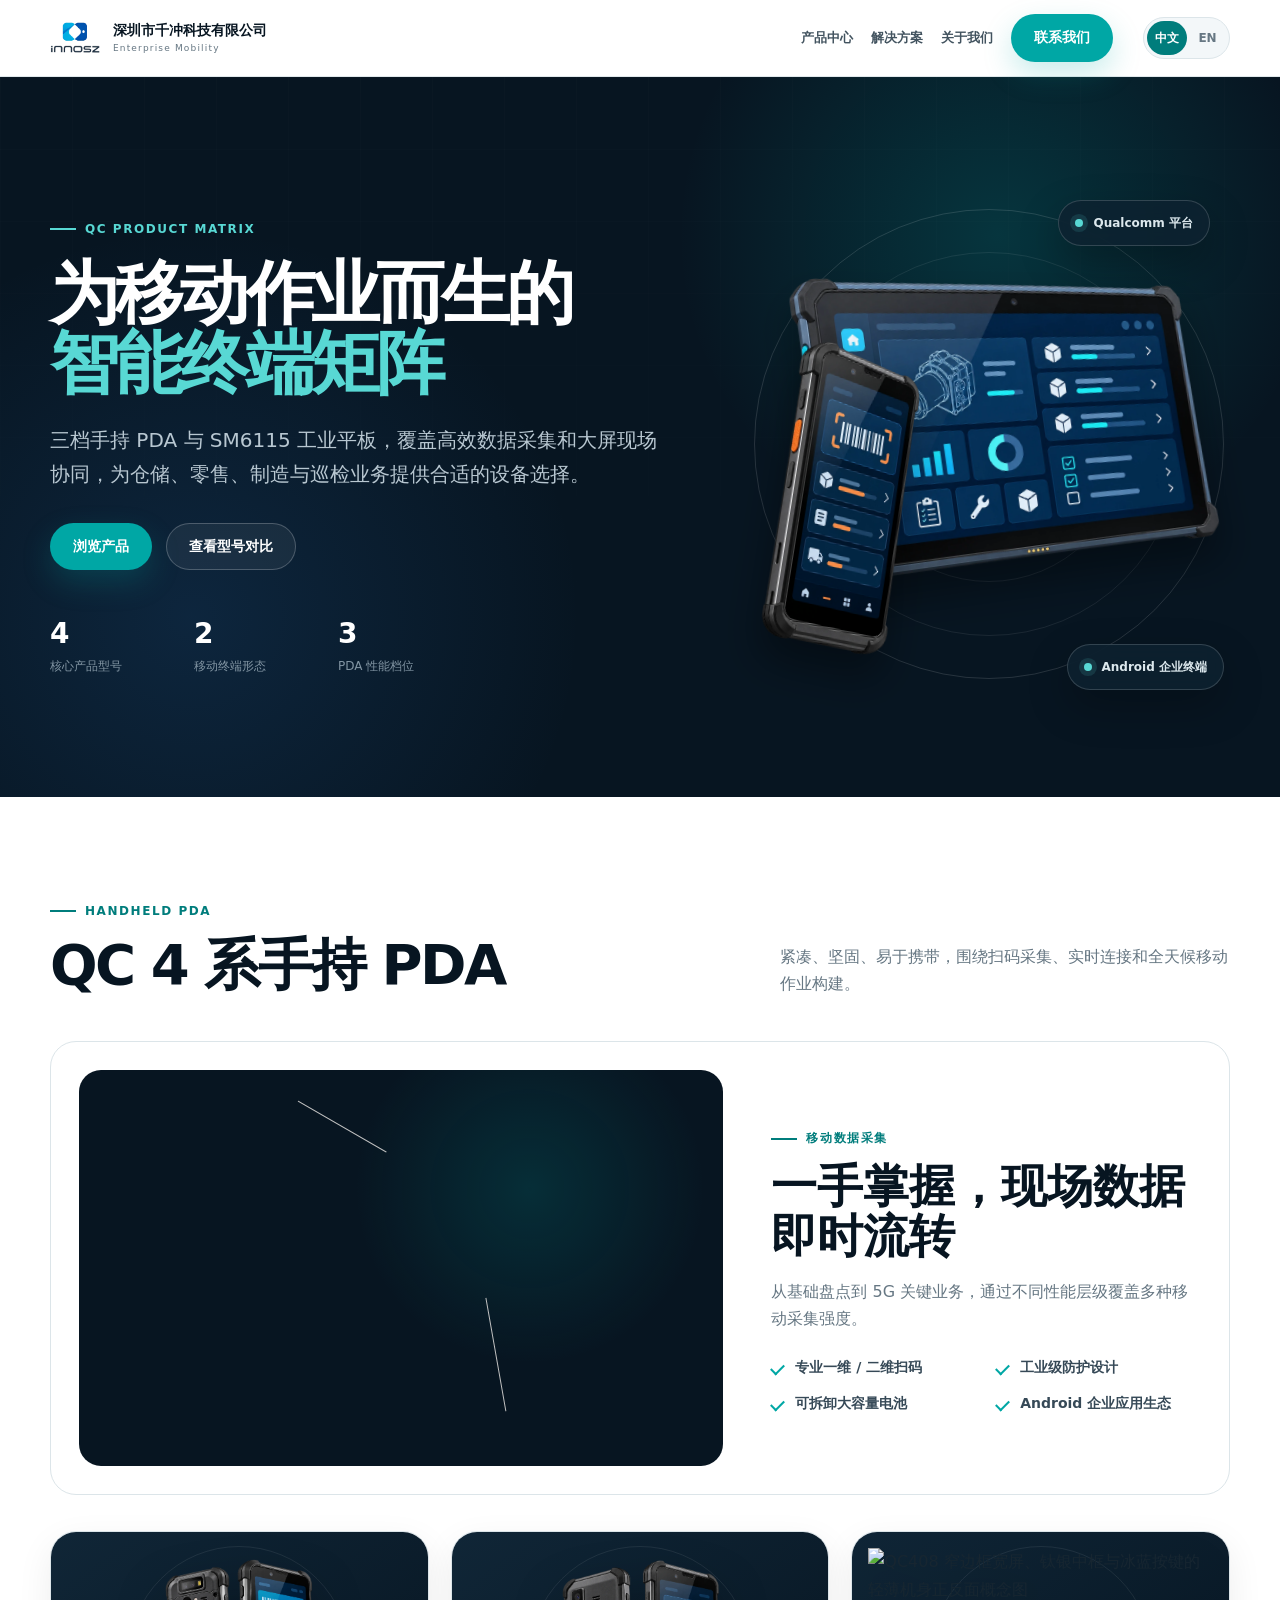
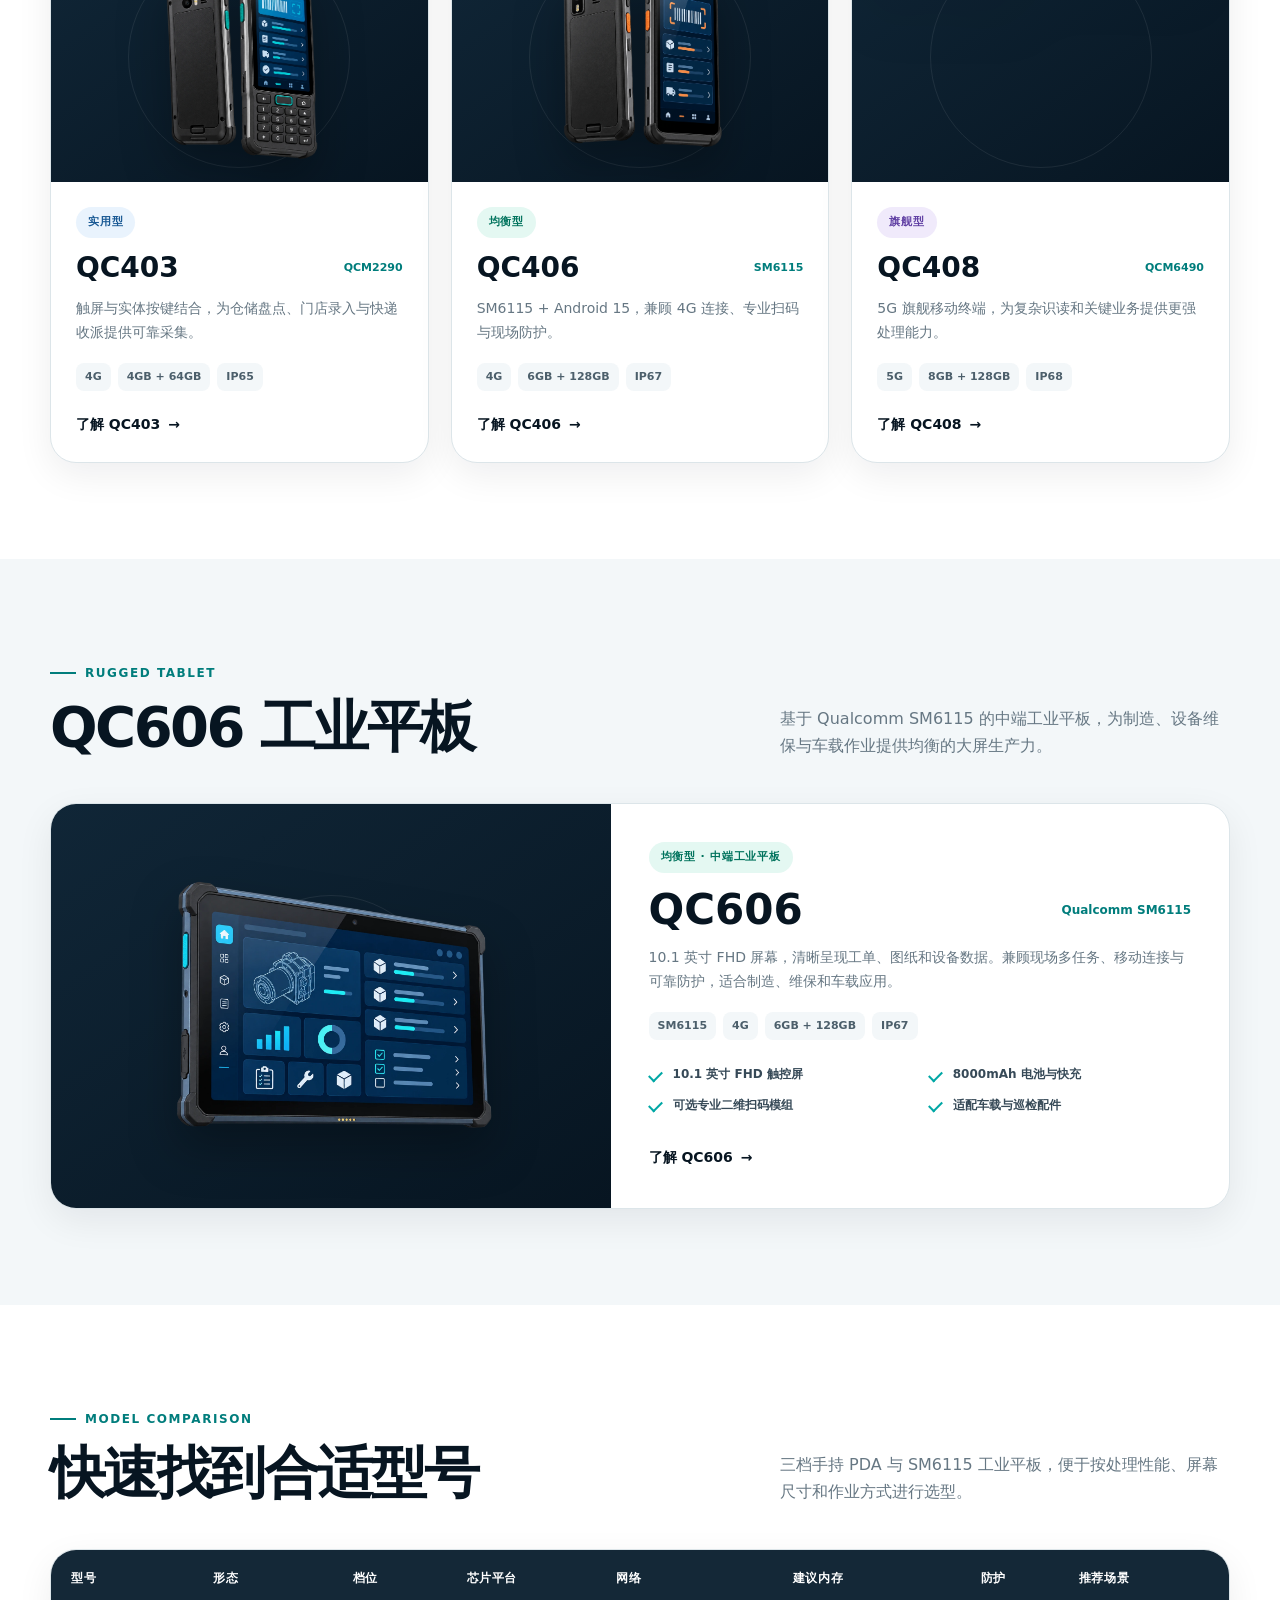
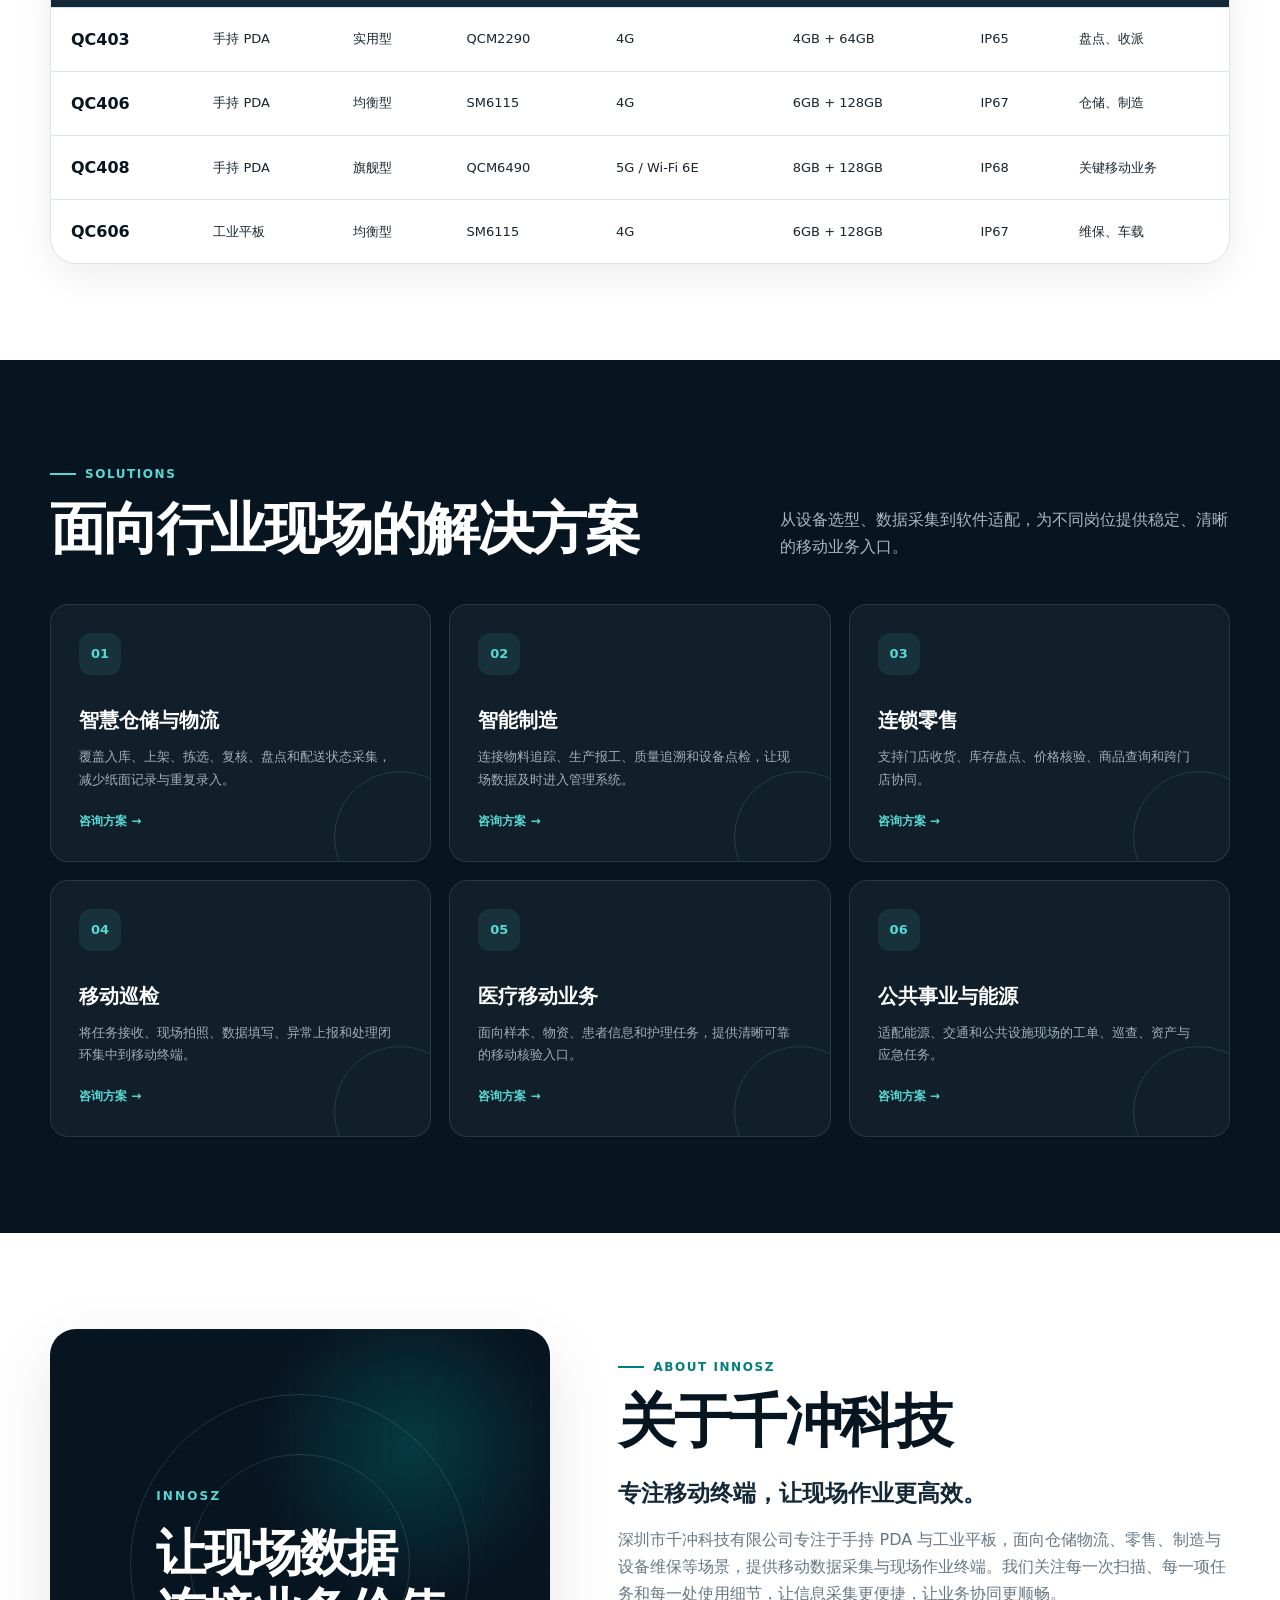
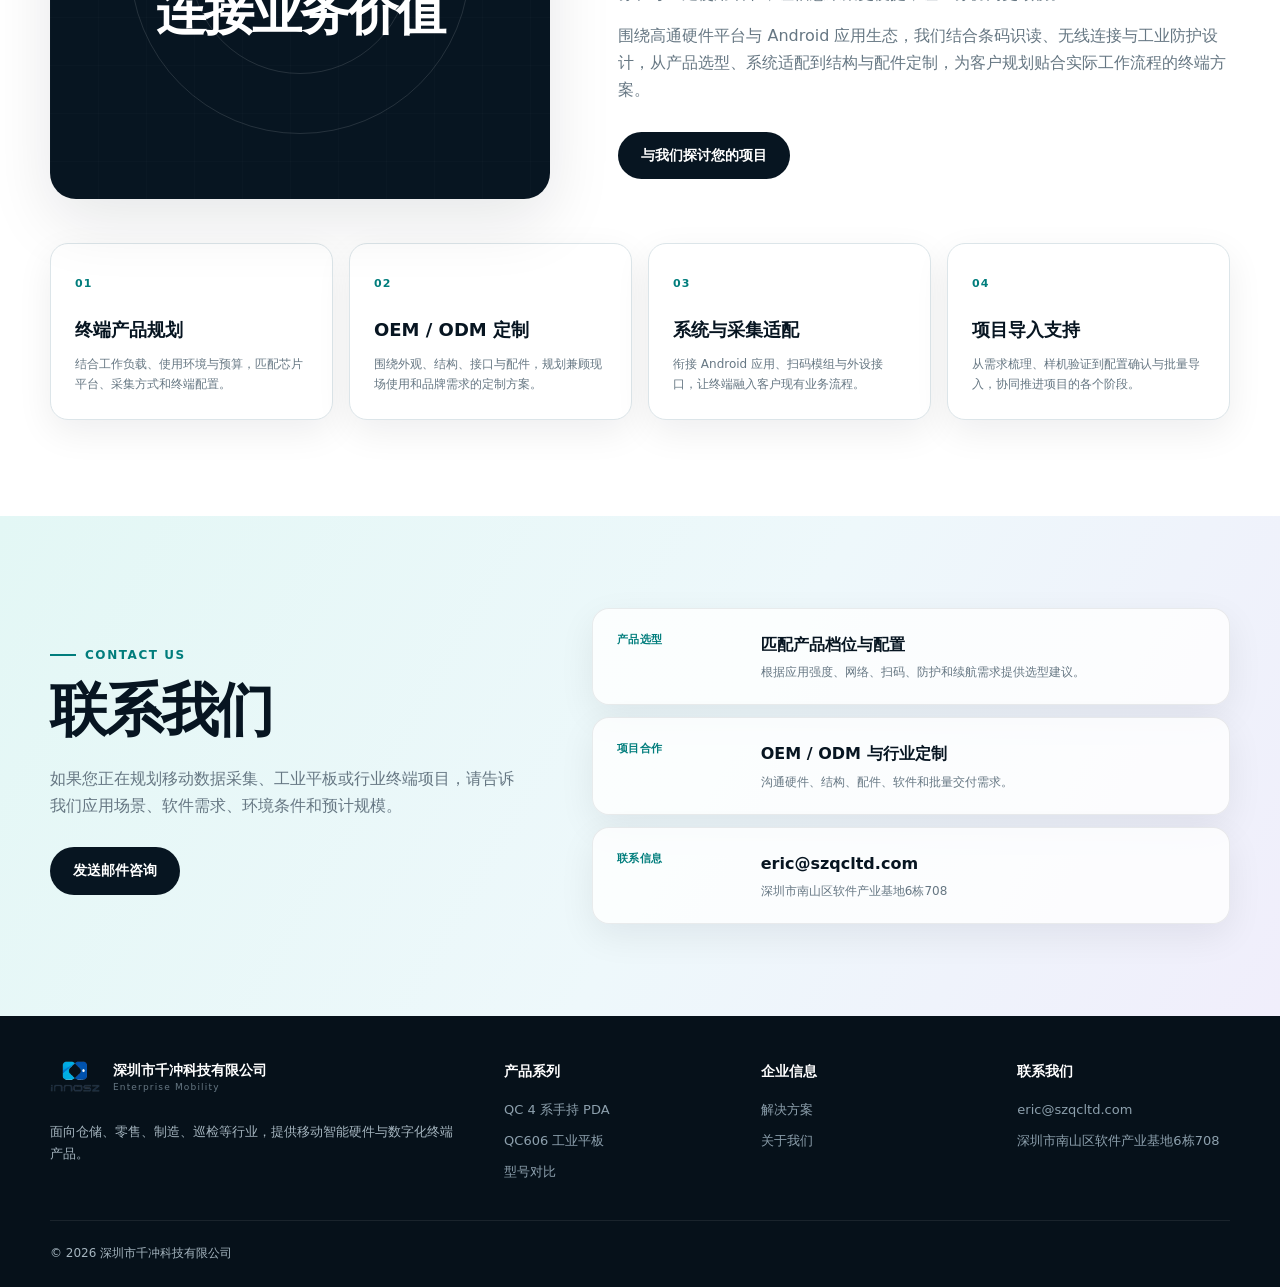
==== commit 570294ea: "Publish latest QC Site updates" ====
--- a/index.html
+++ b/index.html
@@ -53,7 +53,10 @@
                 </div>
                 <div class="hero-visual" aria-label="QC406 手持 PDA 与 QC606 工业平板合照">
                     <div class="visual-orbit"></div>
-                    <img class="product-render hero-render--matrix" src="images/products/lineups/matrix-406-606-v1.webp" width="1536" height="1024" alt="QC406 手持 PDA 与薄型 QC606 工业平板正面组合图" fetchpriority="high" decoding="async">
+                    <div class="hero-matrix" role="img" aria-label="QC606 工业平板在后，QC406 手持 PDA 在前，保持机身比例的错落组合">
+                        <span class="hero-matrix-device hero-matrix-device--tablet" aria-hidden="true"><img src="images/products/qc606/hero-v4.webp" width="1254" height="1254" alt="" fetchpriority="high" decoding="async"></span>
+                        <span class="hero-matrix-device hero-matrix-device--pda" aria-hidden="true"><img src="images/products/qc406/hero-v4.webp" width="1254" height="1254" alt="" fetchpriority="high" decoding="async"></span>
+                    </div>
                     <span class="floating-chip floating-chip--one">Qualcomm 平台</span>
                     <span class="floating-chip floating-chip--two">Android 企业终端</span>
                 </div>
@@ -68,7 +71,11 @@
                 </div>
                 <div class="family-intro">
                     <div class="family-visual family-visual--pda" aria-label="QC403、QC406 与 QC408 手持 PDA 产品图">
-                        <img class="product-render family-render--lineup" src="images/products/lineups/pda-fronts-v1.webp" width="1536" height="1024" alt="从左到右为 QC403、QC406、QC408，每款仅展示一个正面视角的 PDA 合照" loading="lazy" decoding="async">
+                        <div class="pda-lineup" role="img" aria-label="QC403、QC406、QC408 保持原有机身比例，分别沿开放式三角形的三边错落摆放，每款展示一个正面视角">
+                            <span class="pda-lineup-device pda-lineup-device--qc403" aria-hidden="true"><img src="images/products/lineups/pda-fronts-v2.webp" width="1536" height="1024" alt="" loading="lazy" decoding="async"></span>
+                            <span class="pda-lineup-device pda-lineup-device--qc406" aria-hidden="true"><img src="images/products/lineups/pda-fronts-v2.webp" width="1536" height="1024" alt="" loading="lazy" decoding="async"></span>
+                            <span class="pda-lineup-device pda-lineup-device--qc408" aria-hidden="true"><img src="images/products/lineups/pda-fronts-v2.webp" width="1536" height="1024" alt="" loading="lazy" decoding="async"></span>
+                        </div>
                     </div>
                     <div class="family-copy">
                         <span class="eyebrow">移动数据采集</span>
@@ -99,7 +106,7 @@
                         </div>
                     </a>
                     <a class="product-card" href="products/QC408/index.html">
-                        <div class="product-card-visual"><img class="product-render product-render--pda" src="images/products/qc408/hero-v2.webp" width="1254" height="1254" alt="QC408 银灰橙色手持 PDA 正反面概念图" loading="lazy" decoding="async"></div>
+                        <div class="product-card-visual"><img class="product-render product-render--pda" src="images/products/qc408/hero-v3.webp" width="1254" height="1254" alt="QC408 窄边框宽屏、钛银中框与冰蓝按键的轻薄机身正反面概念图" loading="lazy" decoding="async"></div>
                         <div class="product-card-body">
                             <span class="tier-pill tier-pill--flagship">旗舰型</span>
                             <div class="product-card-title"><h3>QC408</h3><span class="chip-label">QCM6490</span></div>
--- a/css/style.css
+++ b/css/style.css
@@ -143,14 +143,21 @@
 }
 .visual-orbit::before, .visual-orbit::after { position: absolute; border: 1px solid rgba(255,255,255,.08); border-radius: inherit; content: ""; }
 .visual-orbit::before { inset: 42px; } .visual-orbit::after { inset: 96px; }
-.hero-render--matrix { width: 100%; height: 480px; }
+/* Reuse the approved product renders, with proportional crops and rigid rotation. */
+.hero-matrix { position: relative; z-index: 2; width: 100%; max-width: 520px; aspect-ratio: 1; }
+.hero-matrix-device { position: absolute; display: block; overflow: hidden; filter: drop-shadow(0 24px 20px rgba(0, 0, 0, .38)); }
+.hero-matrix-device img { position: absolute; display: block; max-width: none; height: auto; }
+.hero-matrix-device--tablet { width: 84%; aspect-ratio: 1180 / 940; left: 10.5%; top: 9%; transform: rotate(-8deg); }
+.hero-matrix-device--tablet img { width: 106.271186%; left: -3.813559%; top: -15.957447%; }
+.hero-matrix-device--pda { z-index: 1; width: 30%; aspect-ratio: 510 / 1100; left: 5%; top: 29%; transform: rotate(9deg); }
+.hero-matrix-device--pda img { width: 245.882353%; left: -121.568627%; top: -5.454545%; }
 .floating-chip {
     position: absolute; z-index: 5; display: flex; align-items: center; gap: 10px; padding: 12px 16px;
     border: 1px solid rgba(255,255,255,.16); border-radius: 99px; color: #dce8ed;
     background: rgba(14,34,48,.84); box-shadow: 0 16px 40px rgba(0,0,0,.25); backdrop-filter: blur(12px); font-size: 12px; font-weight: 800;
 }
 .floating-chip::before { width: 8px; height: 8px; border-radius: 50%; background: #58d8d4; box-shadow: 0 0 0 5px rgba(88,216,212,.13); content: ""; }
-.floating-chip--one { top: 30px; right: 20px; } .floating-chip--two { bottom: 28px; left: 18px; }
+.floating-chip--one { top: 16px; right: 20px; } .floating-chip--two { bottom: 14px; right: 6px; }
 .family-intro {
     display: grid; grid-template-columns: 1.2fr .8fr; gap: 48px; align-items: center;
     margin-bottom: 36px; padding: 28px; border: 1px solid var(--line); border-radius: var(--radius); background: #fff;
@@ -162,7 +169,16 @@
 .family-visual .product-render { width: min(100%, 340px); height: 300px; }
 .family-visual .product-render--tablet { width: min(100%, 400px); }
 .family-visual--pda { min-height: 340px; padding: 12px; }
-.family-visual--pda .family-render--lineup { width: 100%; height: auto; max-height: 340px; }
+/* Crop the approved front views; rotate each rigid crop without stretching it. */
+.pda-lineup { position: relative; width: 100%; max-width: 520px; aspect-ratio: 1536 / 1100; }
+.pda-lineup-device { position: absolute; display: block; overflow: hidden; transform-origin: center; }
+.pda-lineup-device img { position: absolute; display: block; max-width: none; height: auto; }
+.pda-lineup-device--qc403 { width: 19.53125%; aspect-ratio: 420 / 910; left: 18.88021%; top: 6.81818%; transform: rotate(30deg); }
+.pda-lineup-device--qc403 img { width: 365.714286%; left: -17.857143%; top: -6.593407%; }
+.pda-lineup-device--qc406 { width: 19.53125%; aspect-ratio: 410 / 870; left: 61.84896%; top: 7.38636%; transform: rotate(-30deg); }
+.pda-lineup-device--qc406 img { width: 374.634146%; left: -129.268293%; top: -10.344828%; }
+.pda-lineup-device--qc408 { width: 22.13542%; aspect-ratio: 500 / 915; left: 38.93229%; top: 49.44545%; transform: rotate(80deg); }
+.pda-lineup-device--qc408 img { width: 307.2%; left: -196%; top: -4.918033%; }
 .family-copy h3 { margin: 12px 0 16px; color: var(--ink); font-size: clamp(30px,4vw,46px); line-height: 1.1; }
 .family-copy > p { color: var(--muted); }
 .check-list { display: grid; grid-template-columns: repeat(2,minmax(0,1fr)); gap: 12px 20px; margin-top: 24px; list-style: none; }
@@ -326,7 +342,7 @@
     .nav-enhanced .site-nav { position: absolute; top: calc(100% + 1px); right: 20px; left: 20px; display: none; margin: 0; padding: 18px; box-shadow: var(--shadow); }
     .nav-enhanced .site-nav.is-open { display: flex; } .site-nav > a:not(.button) { padding: 10px 8px; } .nav-enhanced .menu-toggle { display: block; }
     .hero-inner, .product-hero-grid, .section-heading, .family-intro, .spec-layout, .about-company-grid, .contact-grid { grid-template-columns: 1fr; }
-    .hero-inner { padding-top: 76px; } .hero-visual { min-height: 470px; } .hero-render--matrix { height: 440px; }
+    .hero-inner { padding-top: 76px; } .hero-visual { min-height: 470px; }
     .product-grid, .feature-grid, .industry-grid, .scenario-grid, .capability-grid { grid-template-columns: repeat(2,minmax(0,1fr)); }
     .spec-aside { position: static; } .model-switcher { grid-template-columns: repeat(3,minmax(0,1fr)); }
     .footer-main { grid-template-columns: 1fr 1fr 1fr; } .footer-about { grid-column: 1 / -1; }
@@ -343,7 +359,7 @@
     .brand-copy { display: none; } .brand img { height: 31px; }
     .hero, .hero-inner { min-height: auto; } .hero-inner { gap: 22px; padding: 64px 0 54px; } .hero-copy h1 { font-size: 39px; }
     .hero-stats { gap: 18px; } .hero-visual { min-height: 340px; }
-    .visual-orbit { width: min(100%,360px); height: auto; aspect-ratio: 1; } .hero-render--matrix { height: auto; max-height: 360px; }
+    .visual-orbit { width: min(100%,360px); height: auto; aspect-ratio: 1; }
     .section-heading { gap: 18px; margin-bottom: 32px; } .family-intro { gap: 24px; padding: 18px; } .family-visual { min-height: 230px; }
     .family-visual--pda { min-height: 0; padding: 6px; }
     .check-list, .product-grid, .feature-grid, .industry-grid, .scenario-grid, .key-metrics, .capability-grid { grid-template-columns: 1fr; }
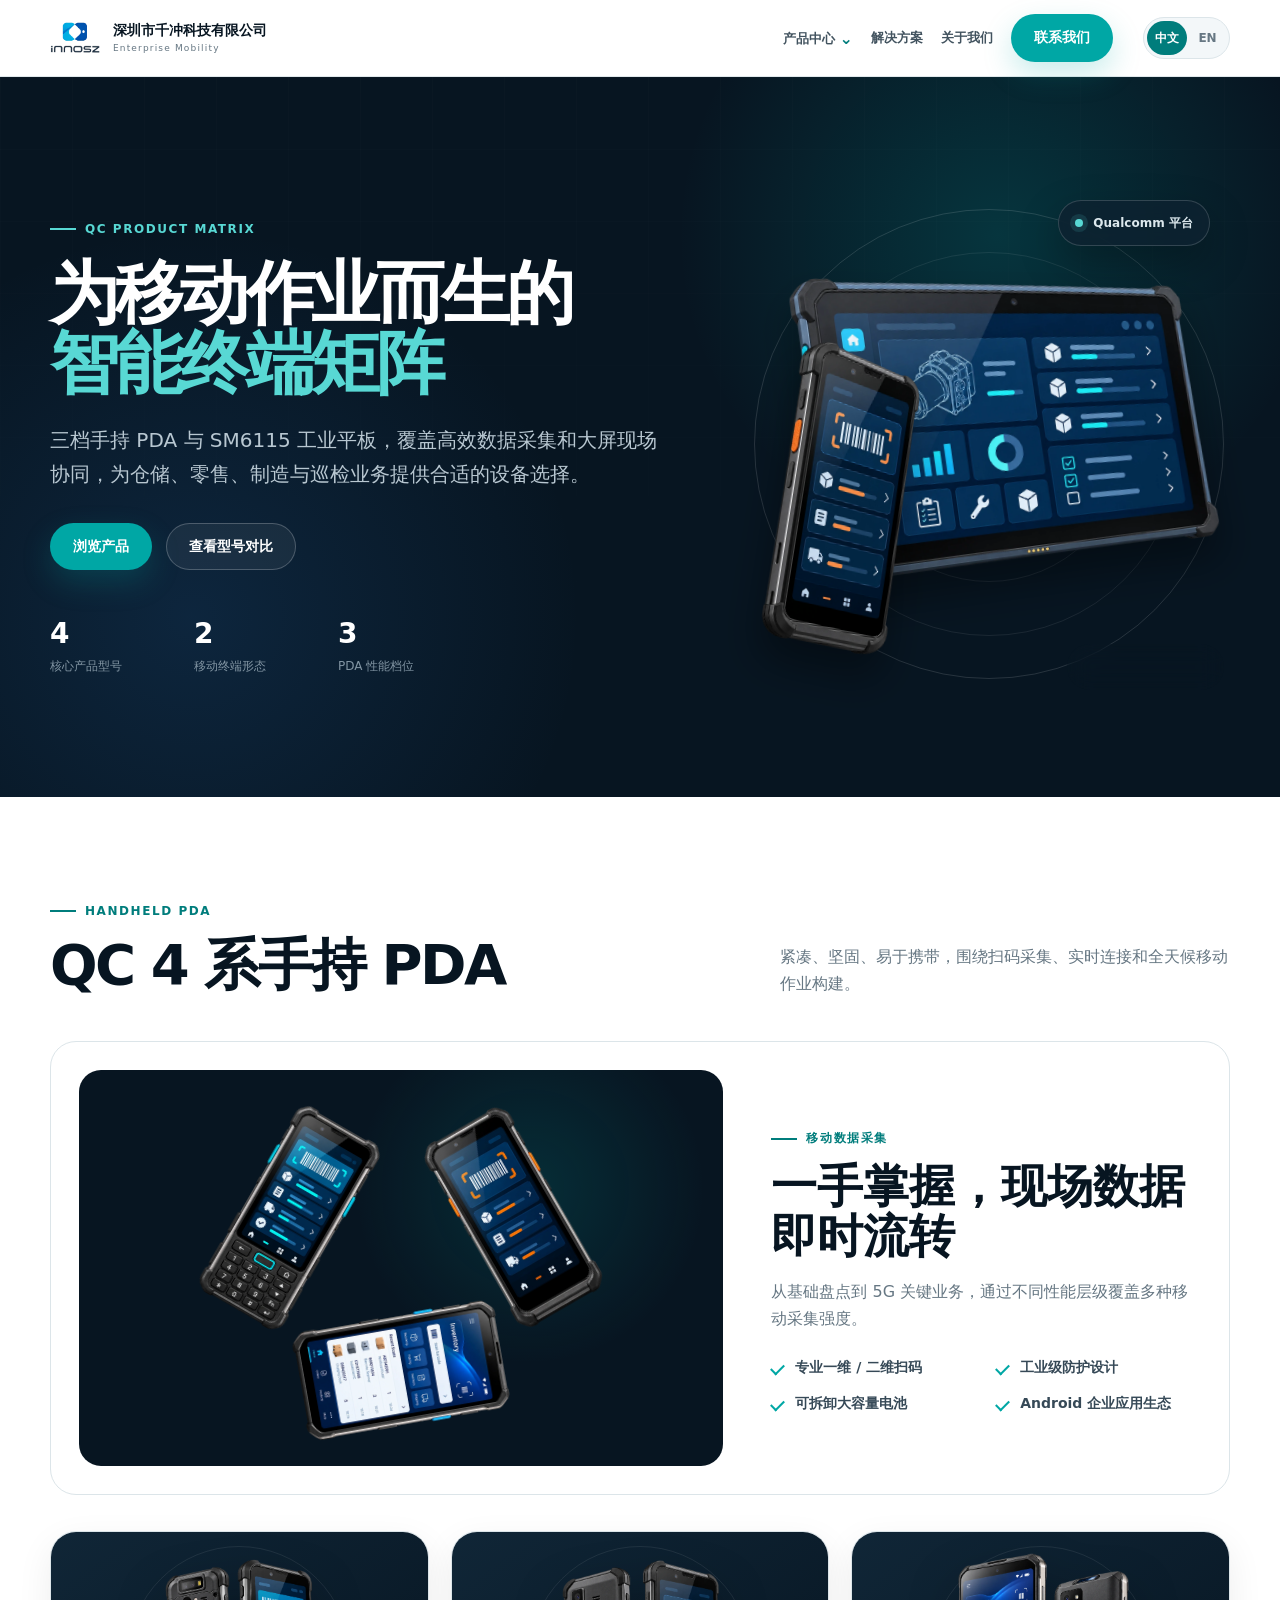
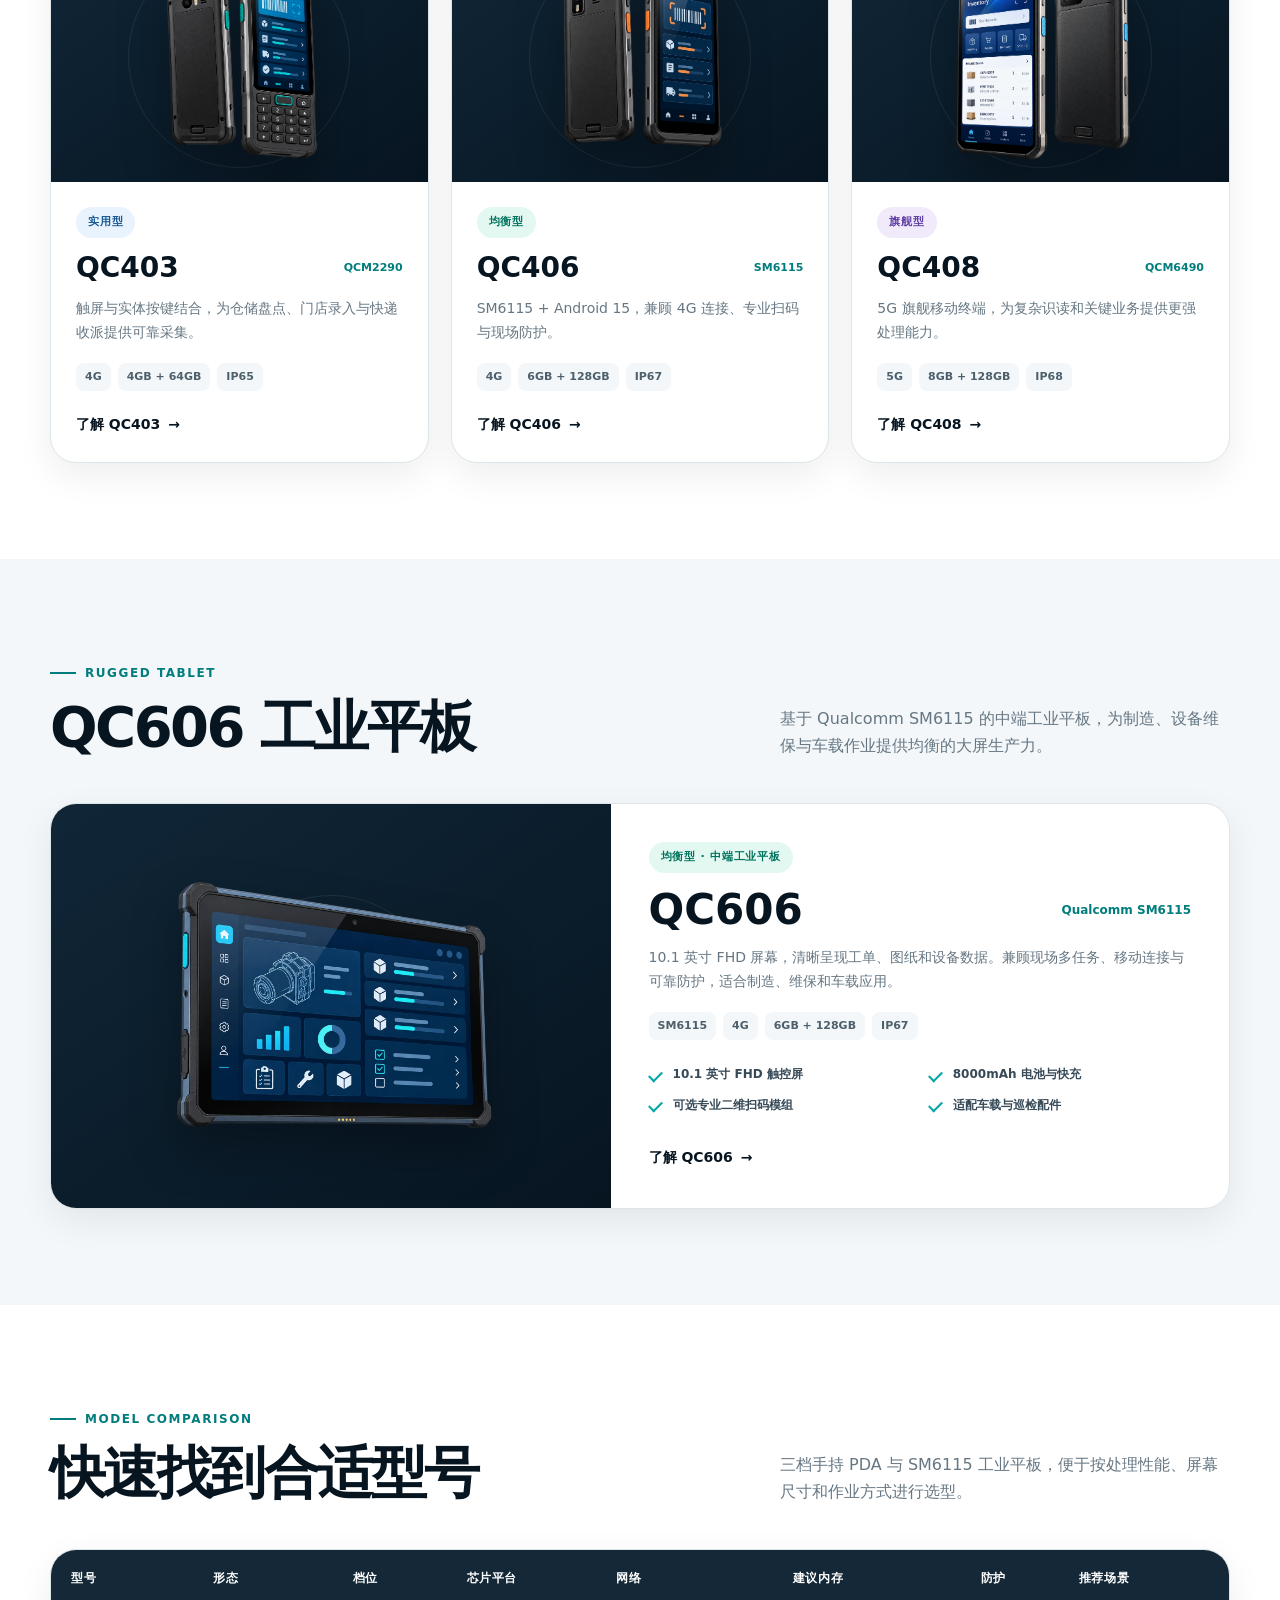
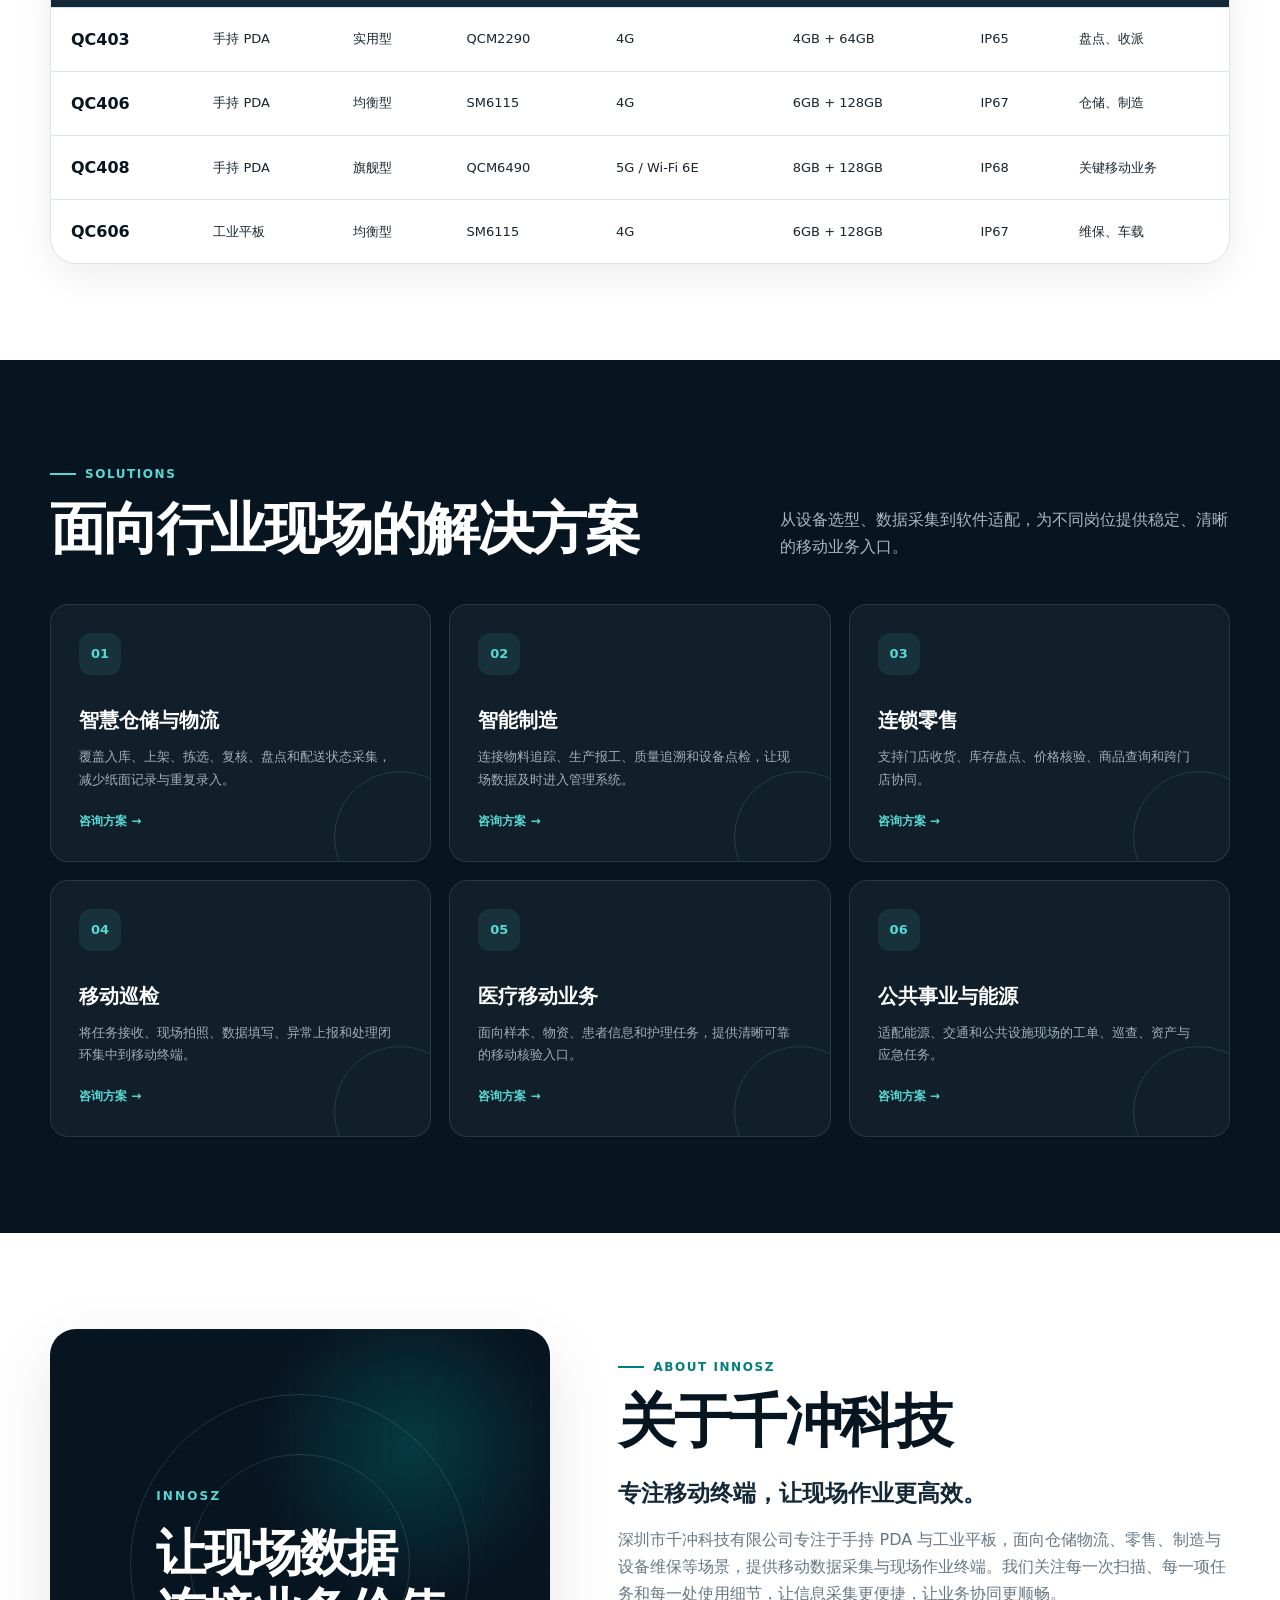
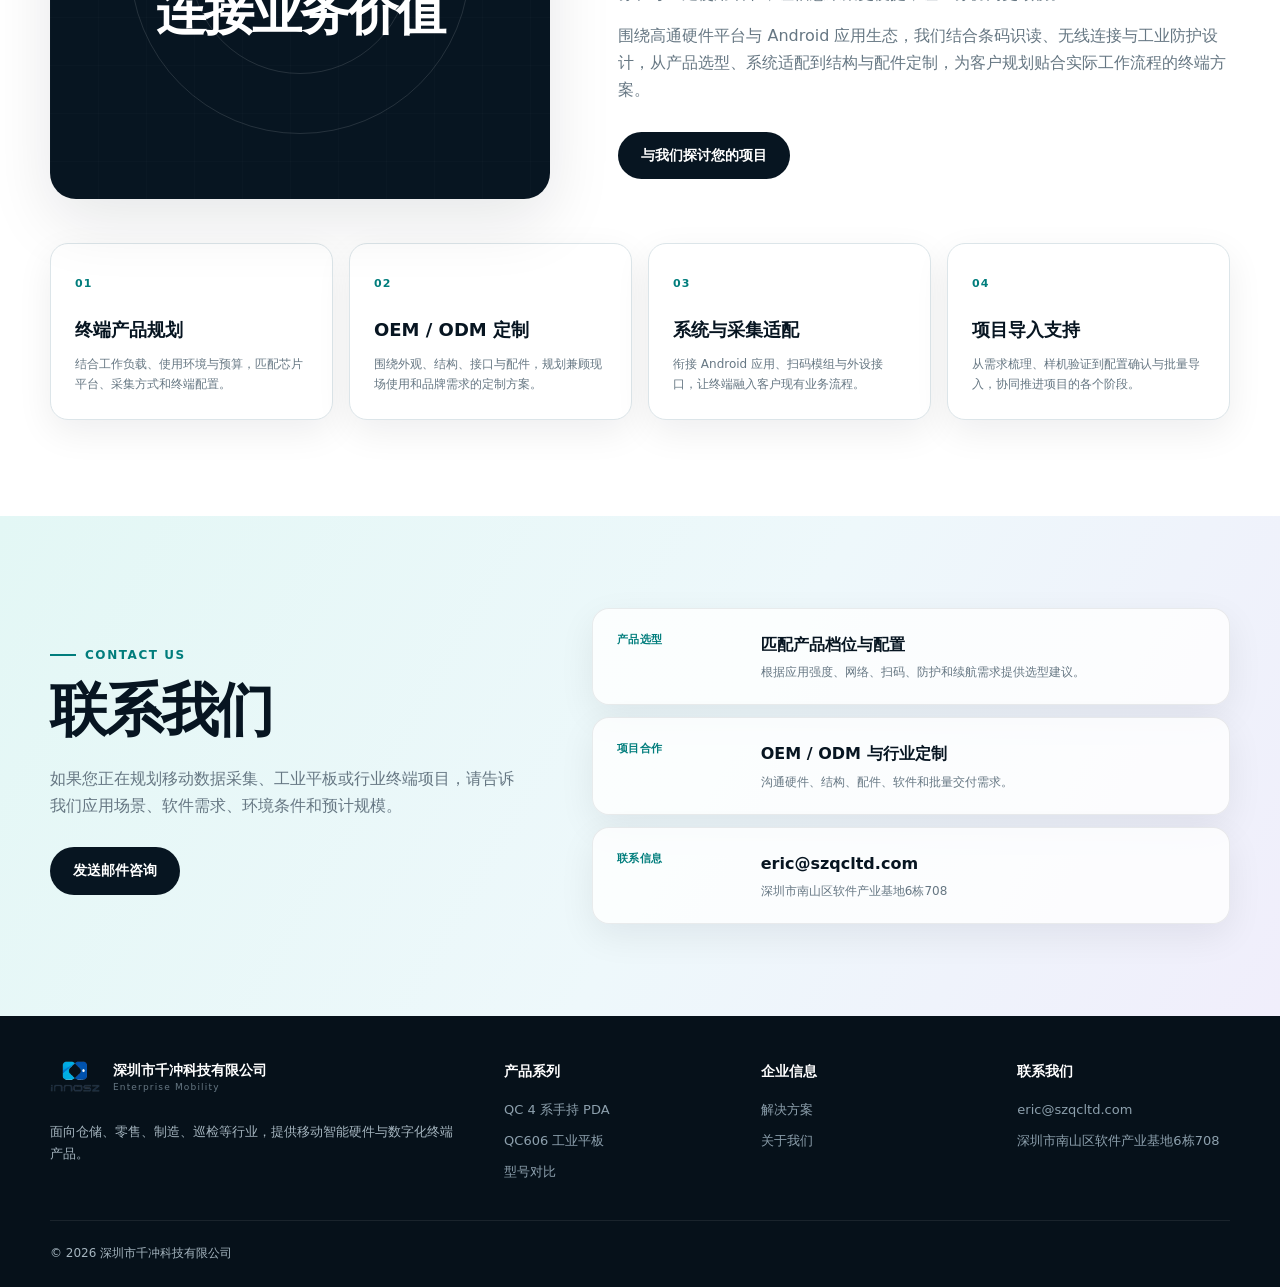
==== commit b417a6b3: "Fix product images and add product dropdown" ====
--- a/index.html
+++ b/index.html
@@ -24,11 +24,17 @@
                 <button type="button" data-language="en" lang="en" aria-pressed="false">EN</button>
             </div><button class="menu-toggle" type="button" aria-label="打开导航" aria-expanded="false"><span></span></button>
             <nav class="site-nav" aria-label="主导航">
-                <a href="#pda">产品中心</a>
+                <div class="nav-dropdown">
+                    <a class="nav-dropdown-toggle" href="#pda" aria-haspopup="true">产品中心 <span aria-hidden="true">⌄</span></a>
+                    <div class="nav-dropdown-menu" role="menu">
+                        <a href="products/QC403/index.html" role="menuitem"><strong>QC403</strong><small>QCM2290 · 4G</small></a>
+                        <a href="products/QC406/index.html" role="menuitem"><strong>QC406</strong><small>SM6115 · 4G</small></a>
+                        <a href="products/QC408/index.html" role="menuitem"><strong>QC408</strong><small>QCM6490 · 5G</small></a>
+                        <a href="products/QC606/index.html" role="menuitem"><strong>QC606</strong><small>SM6115 · Rugged Tablet</small></a>
+                    </div>
+                </div>
                 <a href="#solutions">解决方案</a>
-                
                 <a href="#about">关于我们</a>
-                
                 <a class="button button--primary" href="#contact">联系我们</a>
             </nav>
         </div>
--- a/css/style.css
+++ b/css/style.css
@@ -70,6 +70,17 @@
 .site-nav { display: flex; margin-left: auto; align-items: center; gap: 18px; }
 .site-nav > a:not(.button) { color: #42535f; font-size: 13px; font-weight: 800; white-space: nowrap; }
 .site-nav > a:not(.button):hover { color: var(--accent-dark); }
+.nav-dropdown { position: relative; }
+.nav-dropdown-toggle { display: inline-flex; align-items: center; gap: 5px; color: #42535f; font-size: 13px; font-weight: 800; white-space: nowrap; }
+.nav-dropdown-toggle span { color: var(--accent-dark); font-size: 16px; line-height: 1; transition: transform .18s ease; }
+.nav-dropdown-menu { position: absolute; top: calc(100% + 18px); left: 50%; display: grid; min-width: 230px; padding: 8px; border: 1px solid var(--line); border-radius: 14px; background: #fff; box-shadow: var(--shadow); opacity: 0; pointer-events: none; transform: translate(-50%, -6px); transition: opacity .18s ease, transform .18s ease; }
+.nav-dropdown-menu::before { position: absolute; top: -6px; left: calc(50% - 6px); width: 10px; height: 10px; border-top: 1px solid var(--line); border-left: 1px solid var(--line); background: #fff; content: ""; transform: rotate(45deg); }
+.nav-dropdown-menu a { position: relative; z-index: 1; display: grid; gap: 2px; padding: 11px 13px; border-radius: 10px; color: var(--ink); }
+.nav-dropdown-menu a:hover { background: #eef8f8; }
+.nav-dropdown-menu strong { font-size: 13px; }
+.nav-dropdown-menu small { color: var(--muted); font-size: 10px; font-weight: 700; }
+.nav-dropdown:hover .nav-dropdown-menu, .nav-dropdown:focus-within .nav-dropdown-menu { opacity: 1; pointer-events: auto; transform: translate(-50%, 0); }
+.nav-dropdown:hover .nav-dropdown-toggle span, .nav-dropdown:focus-within .nav-dropdown-toggle span { transform: rotate(180deg); }
 .language-switch {
     display: inline-flex; flex-shrink: 0; order: 2; gap: 2px; padding: 3px;
     border: 1px solid var(--line); border-radius: 999px; background: var(--soft);
@@ -340,7 +351,12 @@
     .header-inner { flex-wrap: wrap; }
     .site-nav { position: static; display: flex; flex: 1 0 100%; margin: 0 0 14px; padding: 14px; border: 1px solid var(--line); border-radius: 18px; align-items: stretch; flex-direction: column; gap: 6px; background: #fff; box-shadow: var(--shadow-soft); }
     .nav-enhanced .site-nav { position: absolute; top: calc(100% + 1px); right: 20px; left: 20px; display: none; margin: 0; padding: 18px; box-shadow: var(--shadow); }
-    .nav-enhanced .site-nav.is-open { display: flex; } .site-nav > a:not(.button) { padding: 10px 8px; } .nav-enhanced .menu-toggle { display: block; }
+    .nav-enhanced .site-nav.is-open { display: flex; } .site-nav > a:not(.button), .nav-dropdown-toggle { padding: 10px 8px; } .nav-enhanced .menu-toggle { display: block; }
+    .nav-dropdown-menu { position: static; display: none; min-width: 0; margin: 0 8px 6px; padding: 4px; border: 0; border-radius: 10px; box-shadow: none; opacity: 1; transform: none; }
+    .nav-dropdown-menu::before { display: none; }
+    .nav-dropdown:hover .nav-dropdown-menu, .nav-dropdown:focus-within .nav-dropdown-menu { display: grid; transform: none; }
+    .nav-dropdown-menu a { padding: 9px 12px; }
+    .nav-dropdown:hover .nav-dropdown-toggle span, .nav-dropdown:focus-within .nav-dropdown-toggle span { transform: rotate(180deg); }
     .hero-inner, .product-hero-grid, .section-heading, .family-intro, .spec-layout, .about-company-grid, .contact-grid { grid-template-columns: 1fr; }
     .hero-inner { padding-top: 76px; } .hero-visual { min-height: 470px; }
     .product-grid, .feature-grid, .industry-grid, .scenario-grid, .capability-grid { grid-template-columns: repeat(2,minmax(0,1fr)); }
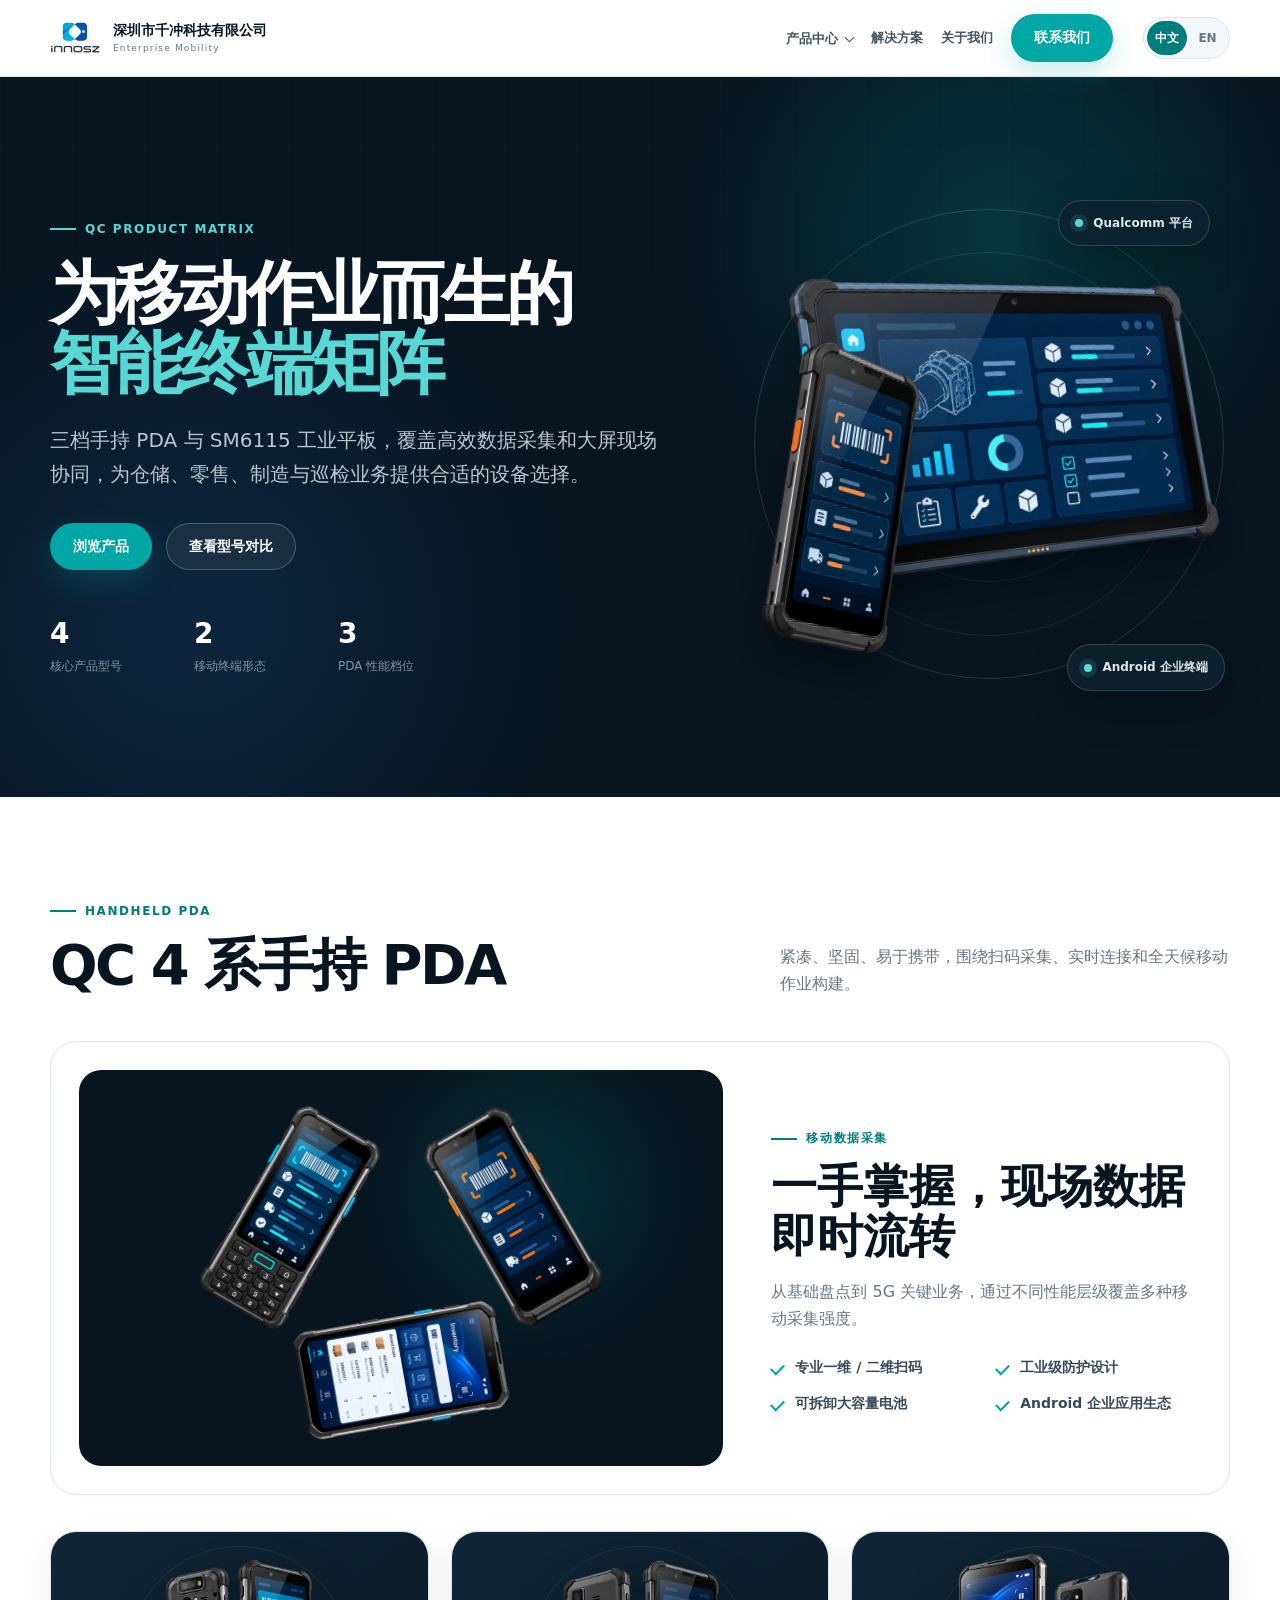
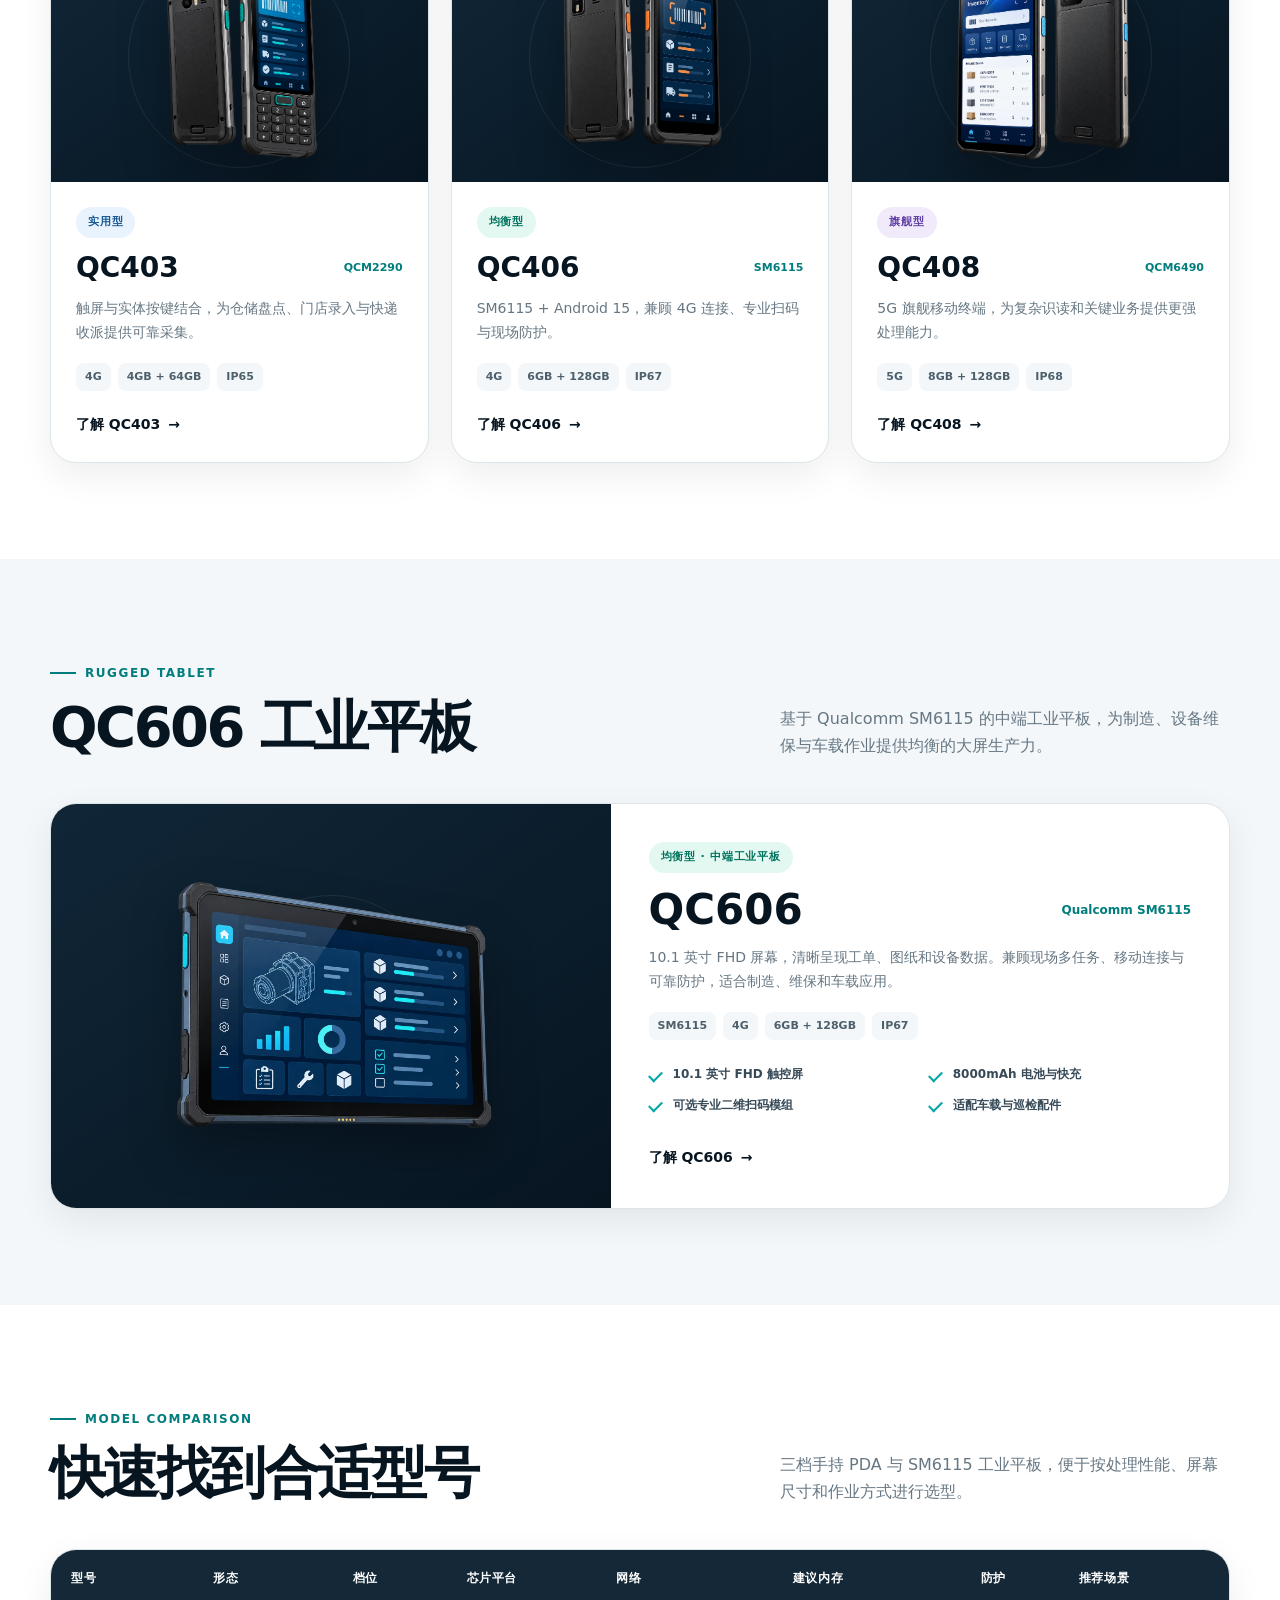
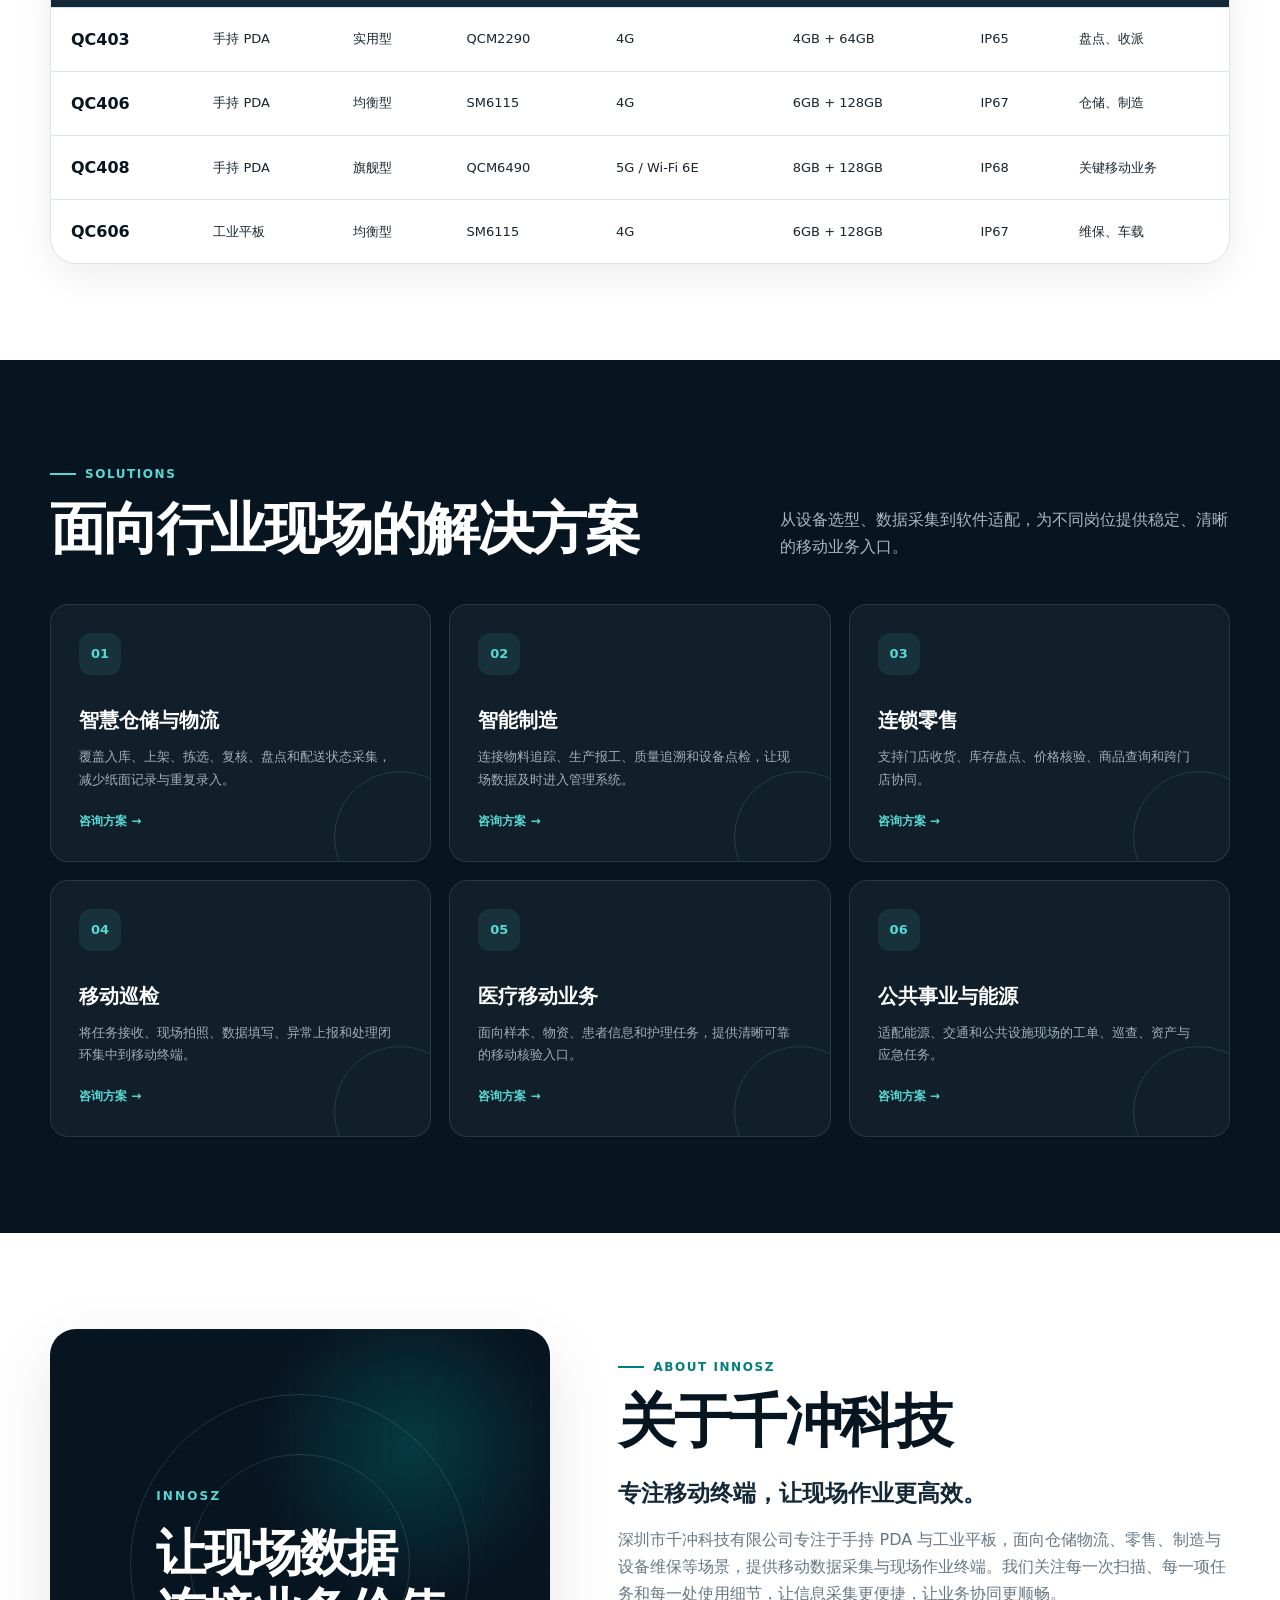
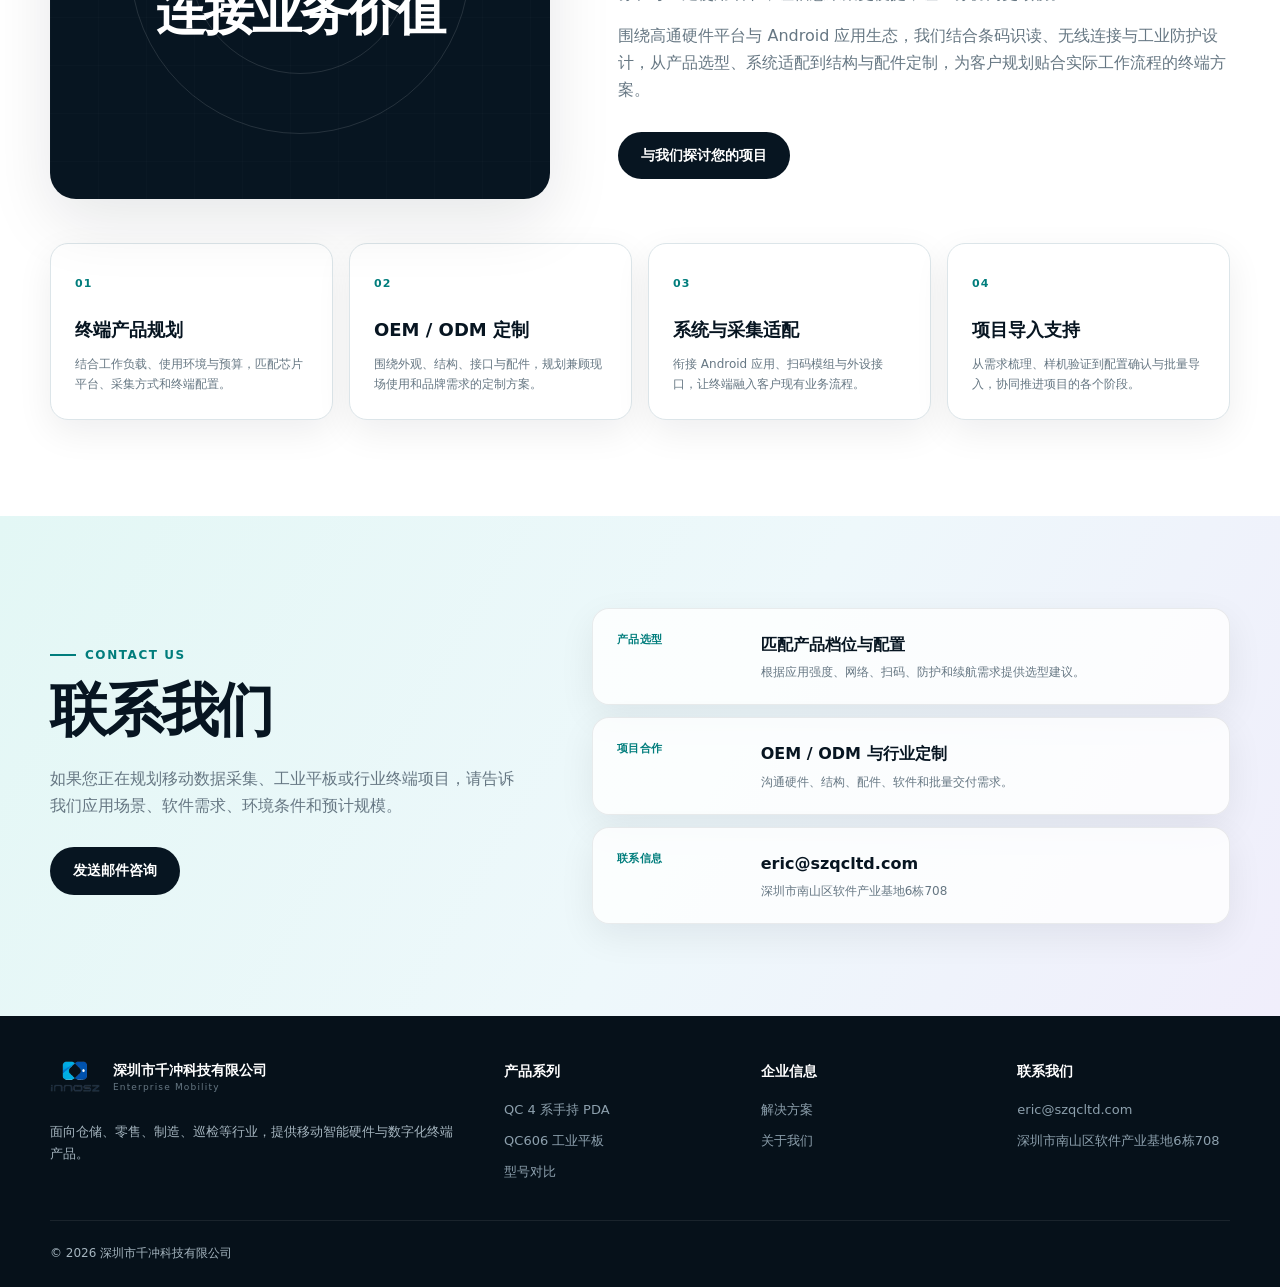
==== commit 19ea372c: "Fix product dropdown click, hover and touch navigation" ====
--- a/index.html
+++ b/index.html
@@ -5,7 +5,7 @@
     <meta name="viewport" content="width=device-width, initial-scale=1.0">
     <meta name="description" content="深圳市千冲科技有限公司企业官网，介绍 QC 系列手持 PDA、工业平板、行业解决方案、公司介绍与联系信息。">
     <title>千冲科技｜移动智能终端与行业解决方案</title>
-    <link rel="stylesheet" href="css/style.css">
+    <link rel="stylesheet" href="css/style.css?v=20261023-nav2">
     <script src="js/translations-en.js" defer></script>
     <script src="js/i18n.js" defer></script>
 </head>
@@ -25,8 +25,8 @@
             </div><button class="menu-toggle" type="button" aria-label="打开导航" aria-expanded="false"><span></span></button>
             <nav class="site-nav" aria-label="主导航">
                 <div class="nav-dropdown">
-                    <a class="nav-dropdown-toggle" href="#pda" aria-haspopup="true">产品中心 <span aria-hidden="true">⌄</span></a>
-                    <div class="nav-dropdown-menu" role="menu">
+                    <a class="nav-dropdown-toggle" href="#pda" aria-haspopup="true" aria-expanded="false" aria-controls="product-menu">产品中心 <span class="nav-chevron" aria-hidden="true"></span></a>
+                    <div class="nav-dropdown-menu" id="product-menu" role="menu">
                         <a href="products/QC403/index.html" role="menuitem"><strong>QC403</strong><small>QCM2290 · 4G</small></a>
                         <a href="products/QC406/index.html" role="menuitem"><strong>QC406</strong><small>SM6115 · 4G</small></a>
                         <a href="products/QC408/index.html" role="menuitem"><strong>QC408</strong><small>QCM6490 · 5G</small></a>
@@ -236,6 +236,6 @@
         </div>
     </footer>
     <script src="js/products.js"></script>
-    <script src="js/main.js"></script>
+    <script src="js/main.js?v=20261023-nav2"></script>
 </body>
 </html>
--- a/css/style.css
+++ b/css/style.css
@@ -71,16 +71,18 @@
 .site-nav > a:not(.button) { color: #42535f; font-size: 13px; font-weight: 800; white-space: nowrap; }
 .site-nav > a:not(.button):hover { color: var(--accent-dark); }
 .nav-dropdown { position: relative; }
-.nav-dropdown-toggle { display: inline-flex; align-items: center; gap: 5px; color: #42535f; font-size: 13px; font-weight: 800; white-space: nowrap; }
-.nav-dropdown-toggle span { color: var(--accent-dark); font-size: 16px; line-height: 1; transition: transform .18s ease; }
-.nav-dropdown-menu { position: absolute; top: calc(100% + 18px); left: 50%; display: grid; min-width: 230px; padding: 8px; border: 1px solid var(--line); border-radius: 14px; background: #fff; box-shadow: var(--shadow); opacity: 0; pointer-events: none; transform: translate(-50%, -6px); transition: opacity .18s ease, transform .18s ease; }
+.nav-dropdown-toggle { display: inline-flex; align-items: center; gap: 8px; color: #42535f; font-size: 13px; font-weight: 800; white-space: nowrap; cursor: pointer; }
+.nav-chevron { width: 7px; height: 7px; flex-shrink: 0; border-right: 1.5px solid currentColor; border-bottom: 1.5px solid currentColor; transform: translateY(-2px) rotate(45deg); transition: transform .18s ease; }
+.nav-dropdown-menu { position: absolute; top: calc(100% + 18px); left: 50%; display: grid; min-width: 230px; padding: 8px; border: 1px solid var(--line); border-radius: 14px; background: #fff; box-shadow: var(--shadow); visibility: hidden; opacity: 0; pointer-events: none; transform: translate(-50%, -6px); transition: opacity .18s ease, transform .18s ease; }
 .nav-dropdown-menu::before { position: absolute; top: -6px; left: calc(50% - 6px); width: 10px; height: 10px; border-top: 1px solid var(--line); border-left: 1px solid var(--line); background: #fff; content: ""; transform: rotate(45deg); }
+/* Keep the hover area continuous between the trigger and the menu panel. */
+.nav-dropdown-menu::after { position: absolute; top: -20px; right: -1px; left: -1px; height: 20px; content: ""; }
 .nav-dropdown-menu a { position: relative; z-index: 1; display: grid; gap: 2px; padding: 11px 13px; border-radius: 10px; color: var(--ink); }
 .nav-dropdown-menu a:hover { background: #eef8f8; }
 .nav-dropdown-menu strong { font-size: 13px; }
 .nav-dropdown-menu small { color: var(--muted); font-size: 10px; font-weight: 700; }
-.nav-dropdown:hover .nav-dropdown-menu, .nav-dropdown:focus-within .nav-dropdown-menu { opacity: 1; pointer-events: auto; transform: translate(-50%, 0); }
-.nav-dropdown:hover .nav-dropdown-toggle span, .nav-dropdown:focus-within .nav-dropdown-toggle span { transform: rotate(180deg); }
+.nav-dropdown:not(.dropdown-enhanced):hover .nav-dropdown-menu, .nav-dropdown:not(.dropdown-enhanced):focus-within .nav-dropdown-menu, .nav-dropdown.is-open .nav-dropdown-menu { visibility: visible; opacity: 1; pointer-events: auto; transform: translate(-50%, 0); }
+.nav-dropdown:not(.dropdown-enhanced):hover .nav-chevron, .nav-dropdown:not(.dropdown-enhanced):focus-within .nav-chevron, .nav-dropdown.is-open .nav-chevron { transform: translateY(2px) rotate(225deg); }
 .language-switch {
     display: inline-flex; flex-shrink: 0; order: 2; gap: 2px; padding: 3px;
     border: 1px solid var(--line); border-radius: 999px; background: var(--soft);
@@ -353,10 +355,9 @@
     .nav-enhanced .site-nav { position: absolute; top: calc(100% + 1px); right: 20px; left: 20px; display: none; margin: 0; padding: 18px; box-shadow: var(--shadow); }
     .nav-enhanced .site-nav.is-open { display: flex; } .site-nav > a:not(.button), .nav-dropdown-toggle { padding: 10px 8px; } .nav-enhanced .menu-toggle { display: block; }
     .nav-dropdown-menu { position: static; display: none; min-width: 0; margin: 0 8px 6px; padding: 4px; border: 0; border-radius: 10px; box-shadow: none; opacity: 1; transform: none; }
-    .nav-dropdown-menu::before { display: none; }
-    .nav-dropdown:hover .nav-dropdown-menu, .nav-dropdown:focus-within .nav-dropdown-menu { display: grid; transform: none; }
+    .nav-dropdown-menu::before, .nav-dropdown-menu::after { display: none; }
+    .nav-dropdown:not(.dropdown-enhanced):hover .nav-dropdown-menu, .nav-dropdown:not(.dropdown-enhanced):focus-within .nav-dropdown-menu, .nav-dropdown.is-open .nav-dropdown-menu { display: grid; transform: none; }
     .nav-dropdown-menu a { padding: 9px 12px; }
-    .nav-dropdown:hover .nav-dropdown-toggle span, .nav-dropdown:focus-within .nav-dropdown-toggle span { transform: rotate(180deg); }
     .hero-inner, .product-hero-grid, .section-heading, .family-intro, .spec-layout, .about-company-grid, .contact-grid { grid-template-columns: 1fr; }
     .hero-inner { padding-top: 76px; } .hero-visual { min-height: 470px; }
     .product-grid, .feature-grid, .industry-grid, .scenario-grid, .capability-grid { grid-template-columns: repeat(2,minmax(0,1fr)); }
